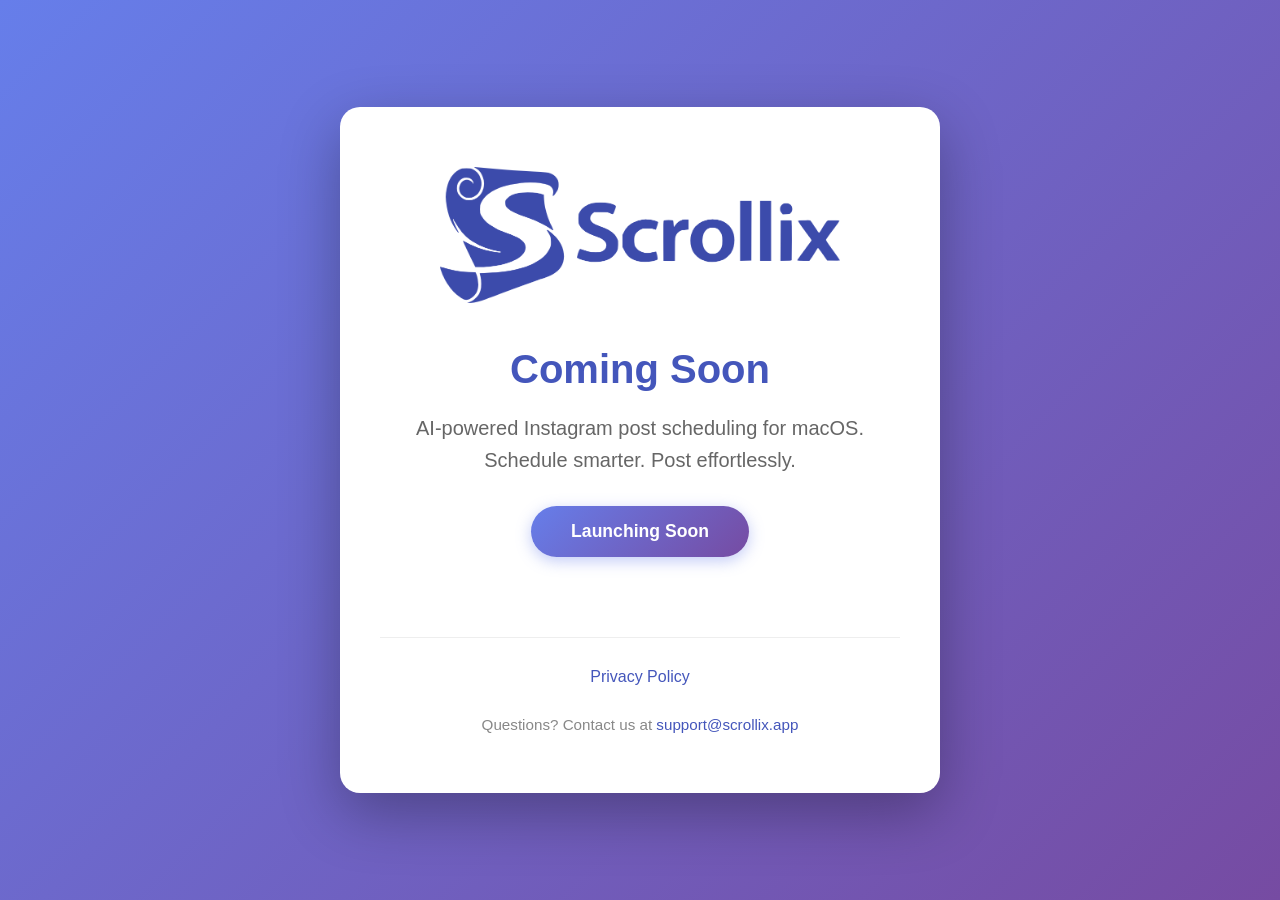
==== index.html @ 0e9a586f "Initial commit: Scrollix landing page and privacy policy" ====
<!DOCTYPE html>
<html lang="en">
<head>
    <meta charset="UTF-8">
    <meta name="viewport" content="width=device-width, initial-scale=1.0">
    <meta name="description" content="Scrollix - AI-Powered Instagram Post Scheduling for macOS">
    <title>Scrollix - Coming Soon</title>
    <style>
        * {
            margin: 0;
            padding: 0;
            box-sizing: border-box;
        }

        body {
            font-family: -apple-system, BlinkMacSystemFont, 'Segoe UI', 'Roboto', 'Helvetica', 'Arial', sans-serif;
            background: linear-gradient(135deg, #667eea 0%, #764ba2 100%);
            min-height: 100vh;
            display: flex;
            align-items: center;
            justify-content: center;
            color: #333;
        }

        .container {
            background: white;
            border-radius: 20px;
            box-shadow: 0 20px 60px rgba(0, 0, 0, 0.3);
            max-width: 600px;
            width: 90%;
            padding: 60px 40px;
            text-align: center;
        }

        .logo {
            max-width: 400px;
            width: 100%;
            height: auto;
            margin-bottom: 40px;
        }

        h1 {
            font-size: 2.5rem;
            color: #4456BB;
            margin-bottom: 20px;
            font-weight: 700;
        }

        .tagline {
            font-size: 1.25rem;
            color: #666;
            margin-bottom: 30px;
            line-height: 1.6;
        }

        .coming-soon {
            background: linear-gradient(135deg, #667eea 0%, #764ba2 100%);
            color: white;
            padding: 15px 40px;
            border-radius: 50px;
            font-size: 1.1rem;
            font-weight: 600;
            display: inline-block;
            margin-bottom: 40px;
            box-shadow: 0 4px 15px rgba(102, 126, 234, 0.4);
        }

        .links {
            margin-top: 40px;
            padding-top: 30px;
            border-top: 1px solid #eee;
        }

        .links a {
            color: #4456BB;
            text-decoration: none;
            font-size: 1rem;
            margin: 0 15px;
            transition: color 0.3s ease;
        }

        .links a:hover {
            color: #667eea;
            text-decoration: underline;
        }

        .contact {
            margin-top: 30px;
            color: #888;
            font-size: 0.95rem;
        }

        .contact a {
            color: #4456BB;
            text-decoration: none;
        }

        .contact a:hover {
            text-decoration: underline;
        }

        @media (max-width: 600px) {
            .container {
                padding: 40px 30px;
            }

            h1 {
                font-size: 2rem;
            }

            .tagline {
                font-size: 1.1rem;
            }

            .logo {
                max-width: 300px;
            }
        }
    </style>
</head>
<body>
    <div class="container">
        <img src="Scrollix_LOGO_Transparent.png" alt="Scrollix Logo" class="logo">

        <h1>Coming Soon</h1>

        <p class="tagline">
            AI-powered Instagram post scheduling for macOS.<br>
            Schedule smarter. Post effortlessly.
        </p>

        <div class="coming-soon">
            Launching Soon
        </div>

        <div class="links">
            <a href="privacy-policy.html">Privacy Policy</a>
        </div>

        <div class="contact">
            Questions? Contact us at <a href="mailto:support@scrollix.app">support@scrollix.app</a>
        </div>
    </div>
</body>
</html>
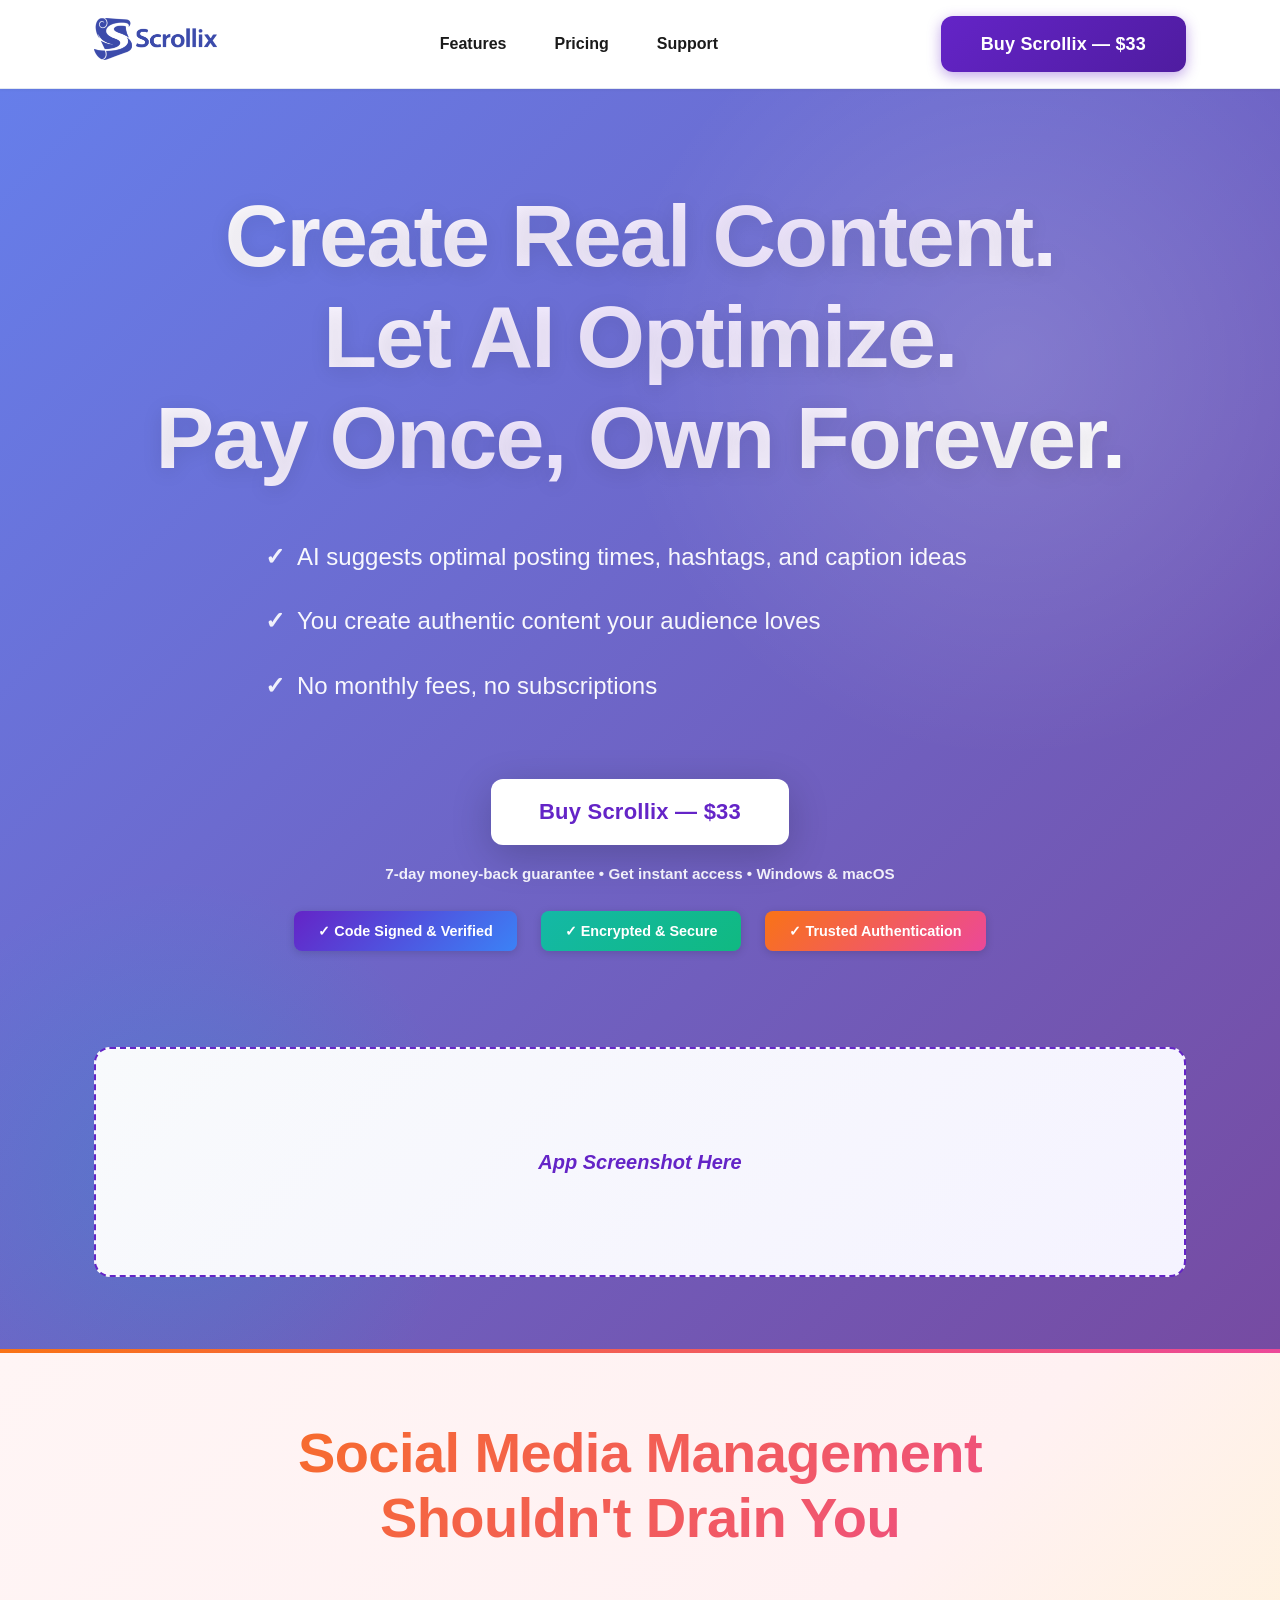
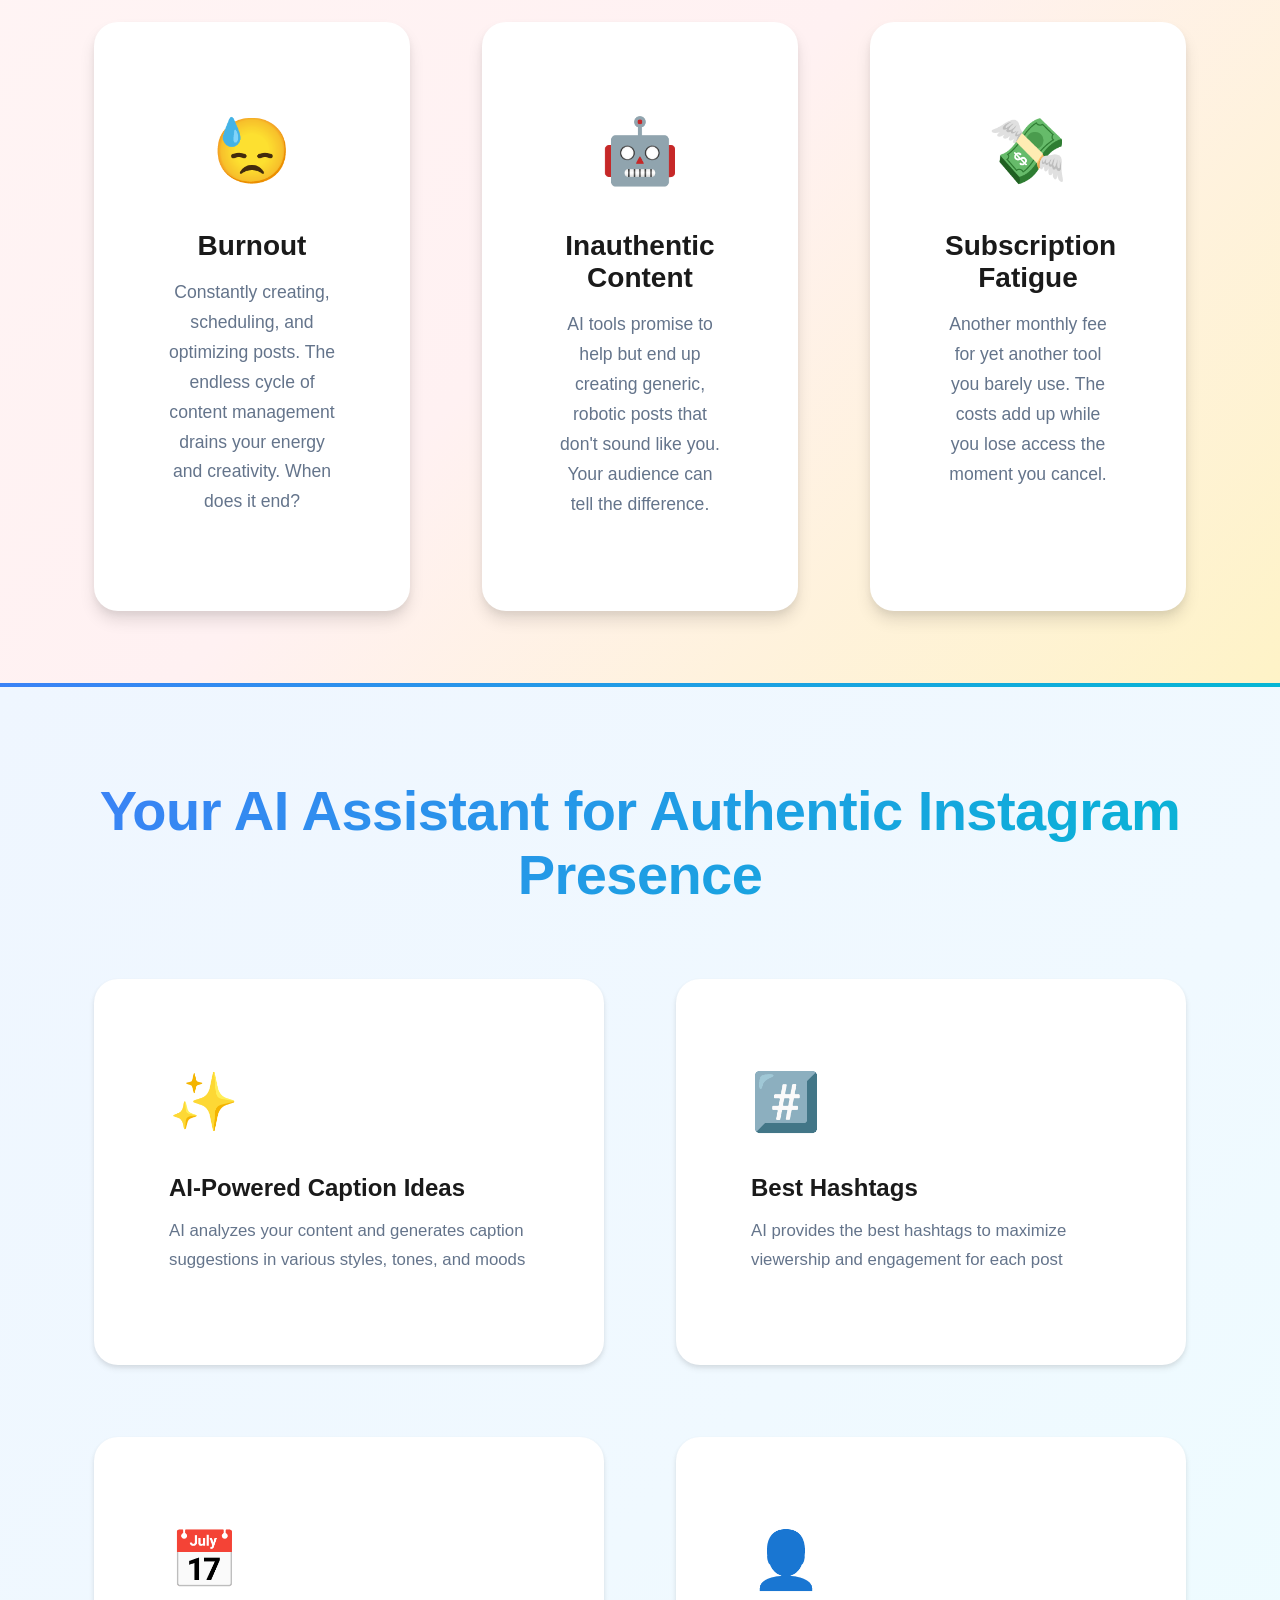
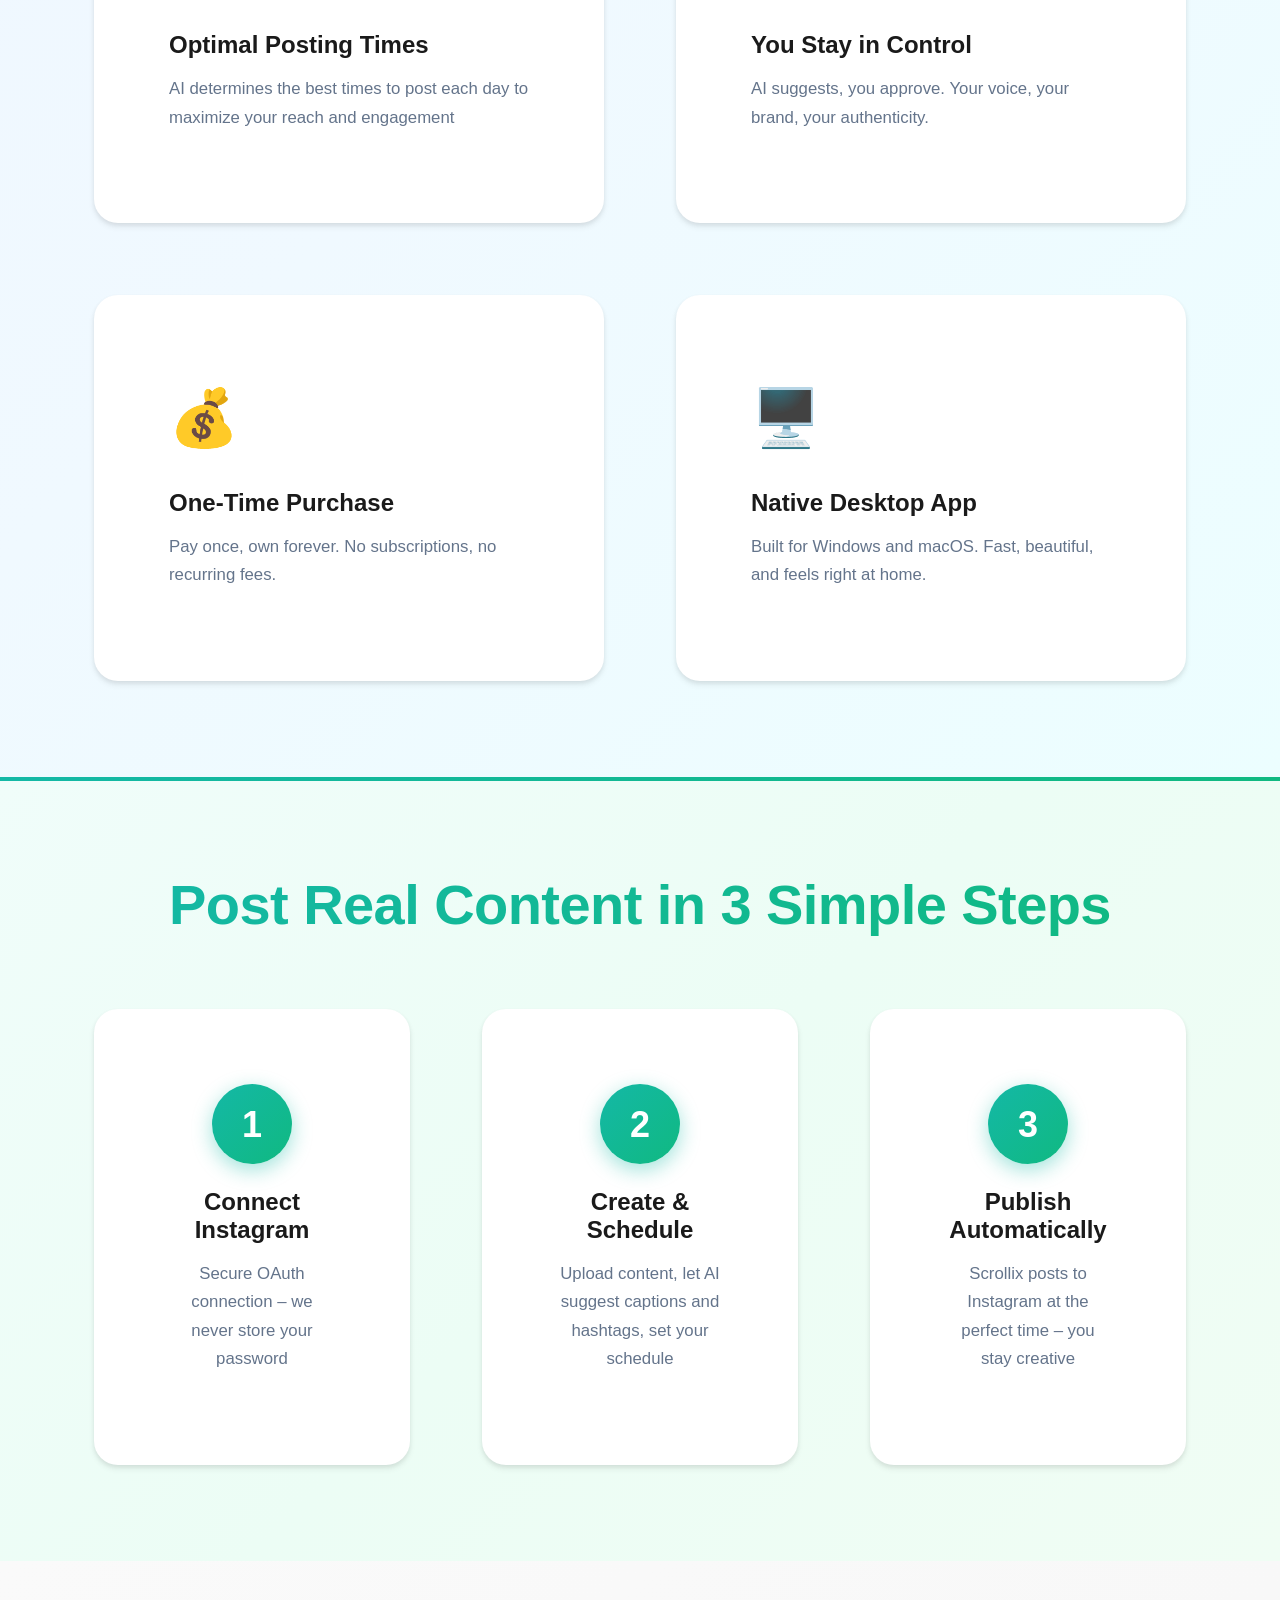
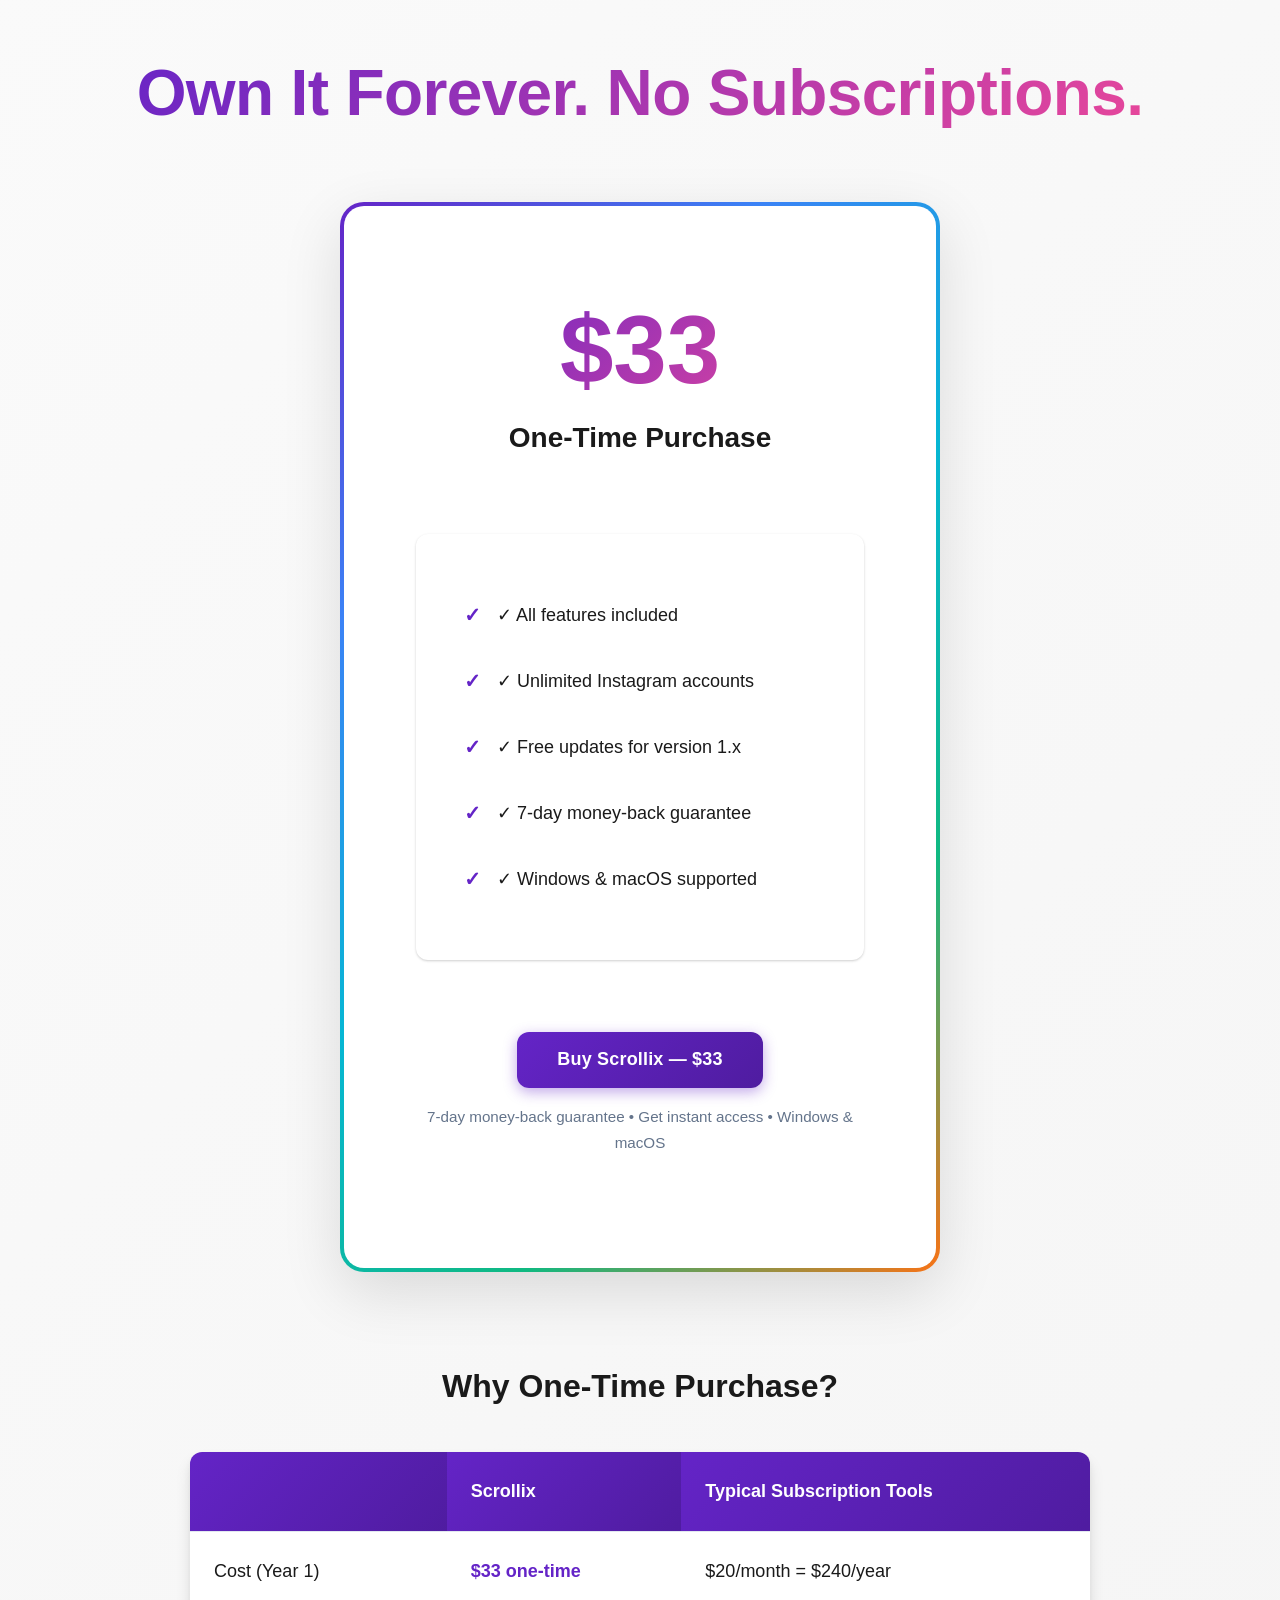
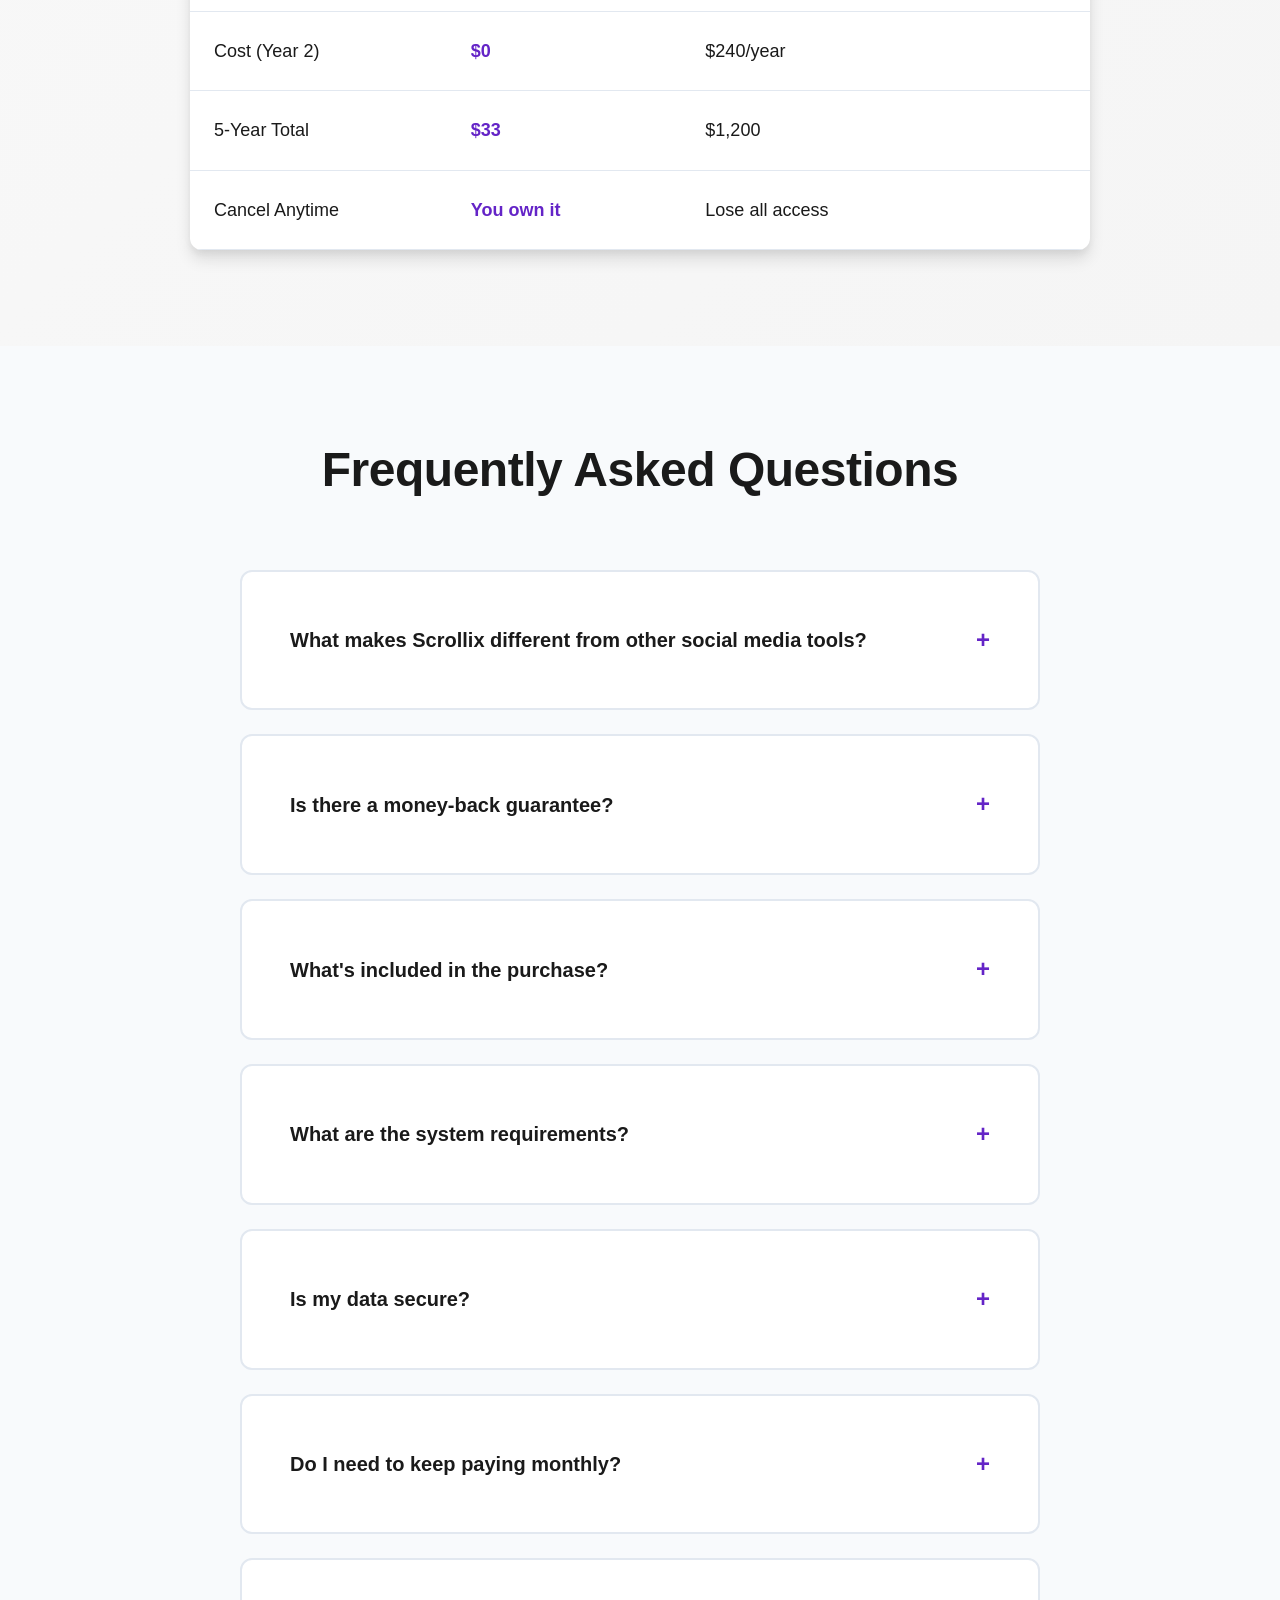
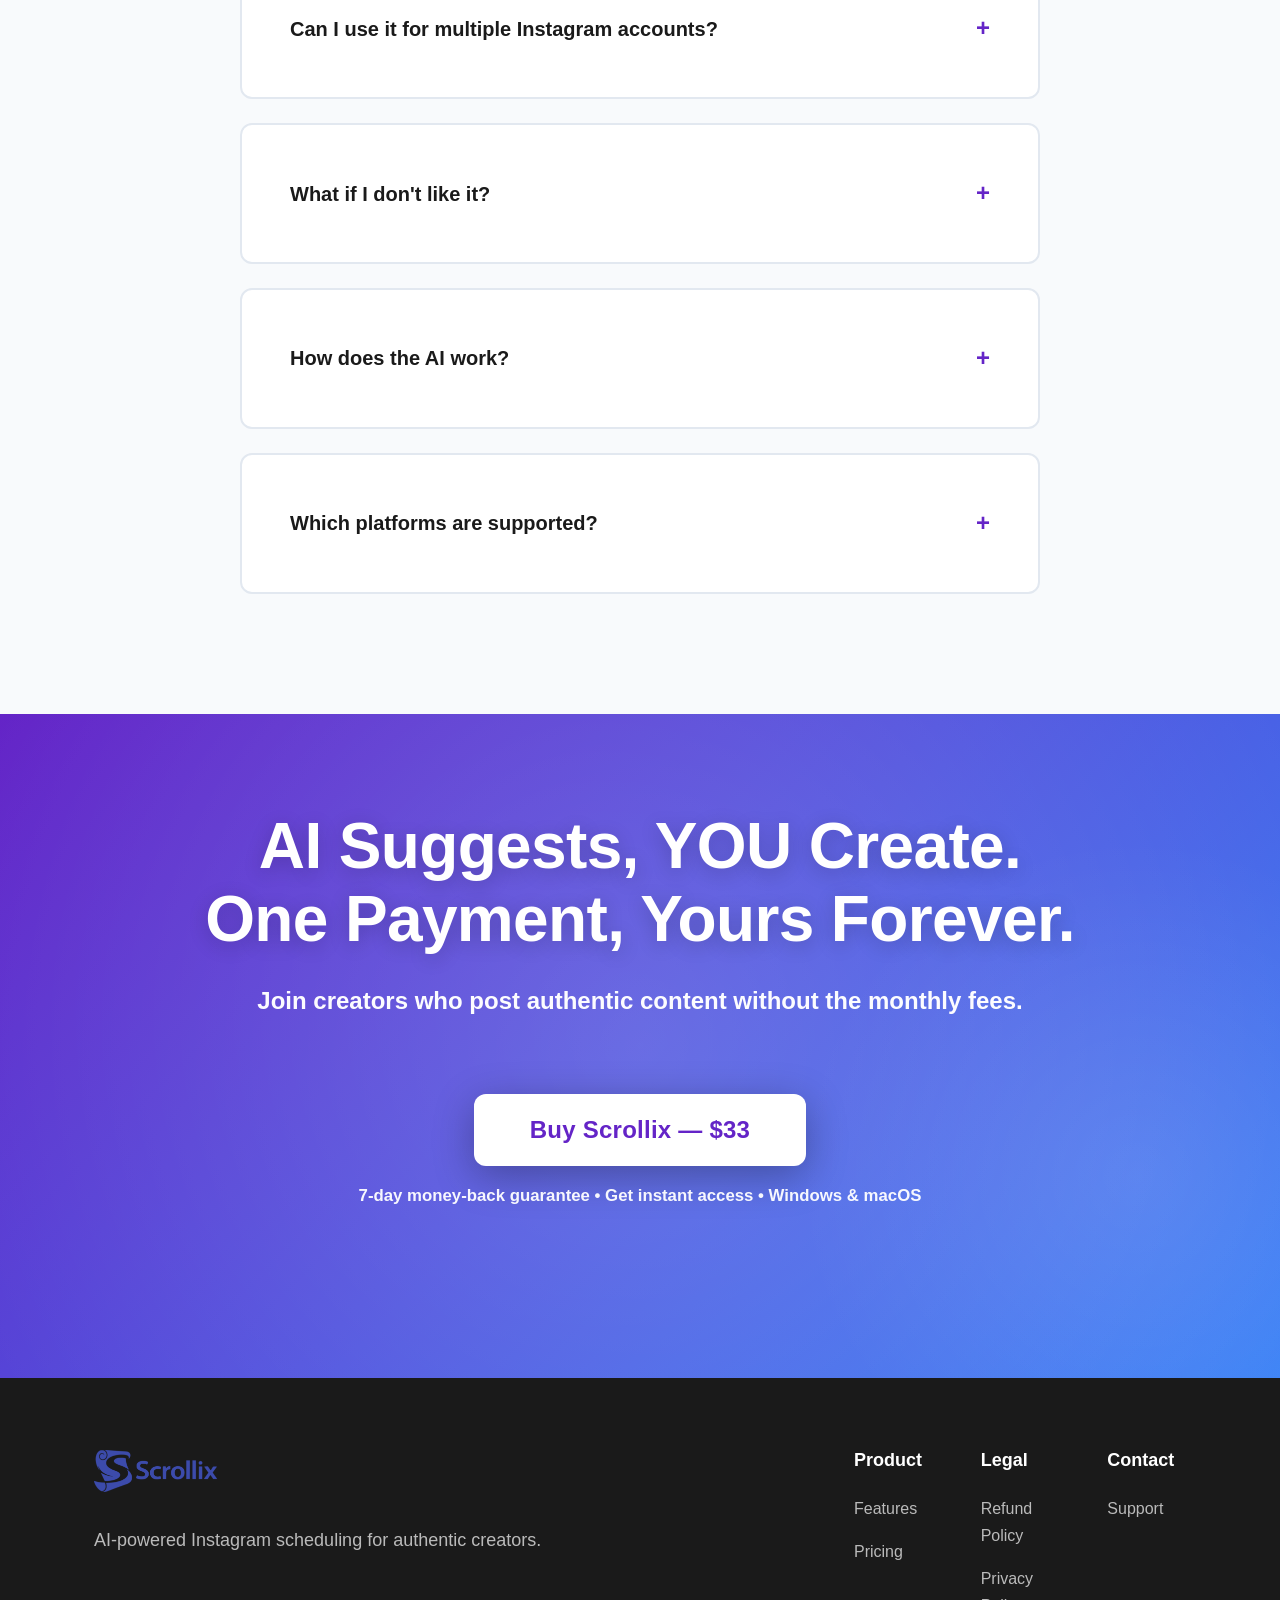
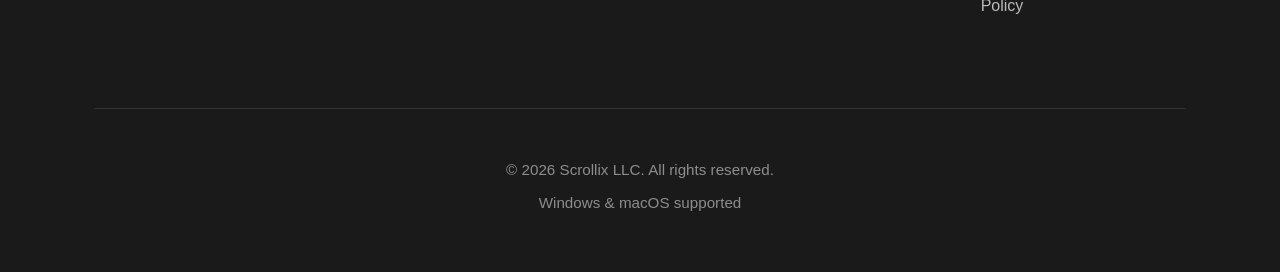
==== commit abab019d: "Phase 1: Deploy scrollix.app marketing site with v6.0 updates and fixes DEPLOYMENT: - Deployed to Gi" ====
--- a/index.html
+++ b/index.html
@@ -3,143 +3,300 @@
 <head>
     <meta charset="UTF-8">
     <meta name="viewport" content="width=device-width, initial-scale=1.0">
-    <meta name="description" content="Scrollix - AI-Powered Instagram Post Scheduling for macOS">
-    <title>Scrollix - Coming Soon</title>
-    <style>
-        * {
-            margin: 0;
-            padding: 0;
-            box-sizing: border-box;
-        }
-
-        body {
-            font-family: -apple-system, BlinkMacSystemFont, 'Segoe UI', 'Roboto', 'Helvetica', 'Arial', sans-serif;
-            background: linear-gradient(135deg, #667eea 0%, #764ba2 100%);
-            min-height: 100vh;
-            display: flex;
-            align-items: center;
-            justify-content: center;
-            color: #333;
-        }
-
-        .container {
-            background: white;
-            border-radius: 20px;
-            box-shadow: 0 20px 60px rgba(0, 0, 0, 0.3);
-            max-width: 600px;
-            width: 90%;
-            padding: 60px 40px;
-            text-align: center;
-        }
-
-        .logo {
-            max-width: 400px;
-            width: 100%;
-            height: auto;
-            margin-bottom: 40px;
-        }
-
-        h1 {
-            font-size: 2.5rem;
-            color: #4456BB;
-            margin-bottom: 20px;
-            font-weight: 700;
-        }
-
-        .tagline {
-            font-size: 1.25rem;
-            color: #666;
-            margin-bottom: 30px;
-            line-height: 1.6;
-        }
-
-        .coming-soon {
-            background: linear-gradient(135deg, #667eea 0%, #764ba2 100%);
-            color: white;
-            padding: 15px 40px;
-            border-radius: 50px;
-            font-size: 1.1rem;
-            font-weight: 600;
-            display: inline-block;
-            margin-bottom: 40px;
-            box-shadow: 0 4px 15px rgba(102, 126, 234, 0.4);
-        }
-
-        .links {
-            margin-top: 40px;
-            padding-top: 30px;
-            border-top: 1px solid #eee;
-        }
-
-        .links a {
-            color: #4456BB;
-            text-decoration: none;
-            font-size: 1rem;
-            margin: 0 15px;
-            transition: color 0.3s ease;
-        }
-
-        .links a:hover {
-            color: #667eea;
-            text-decoration: underline;
-        }
-
-        .contact {
-            margin-top: 30px;
-            color: #888;
-            font-size: 0.95rem;
-        }
-
-        .contact a {
-            color: #4456BB;
-            text-decoration: none;
-        }
-
-        .contact a:hover {
-            text-decoration: underline;
-        }
-
-        @media (max-width: 600px) {
-            .container {
-                padding: 40px 30px;
-            }
-
-            h1 {
-                font-size: 2rem;
-            }
-
-            .tagline {
-                font-size: 1.1rem;
-            }
-
-            .logo {
-                max-width: 300px;
-            }
-        }
-    </style>
+
+    <!-- SEO -->
+    <title>Scrollix - AI-Powered Instagram Scheduling for Windows & macOS</title>
+    <meta name="description" content="Stop social media burnout. Scrollix handles Instagram scheduling with AI assistance so you can focus on authentic content. One-time purchase, no subscriptions. Windows & macOS.">
+
+    <!-- Open Graph -->
+    <meta property="og:title" content="Scrollix - Instagram Scheduling for Authentic Creators">
+    <meta property="og:description" content="AI-powered scheduling that respects your creativity. Pay once, own forever.">
+    <meta property="og:image" content="https://scrollix.app/assets/images/og-image.jpg">
+    <meta property="og:url" content="https://scrollix.app">
+
+    <!-- Favicon -->
+    <link rel="icon" href="assets/images/Scrollix_LOGO_Transparent.png">
+
+    <!-- Styles -->
+    <link rel="stylesheet" href="assets/css/main.css">
 </head>
 <body>
-    <div class="container">
-        <img src="Scrollix_LOGO_Transparent.png" alt="Scrollix Logo" class="logo">
-
-        <h1>Coming Soon</h1>
-
-        <p class="tagline">
-            AI-powered Instagram post scheduling for macOS.<br>
-            Schedule smarter. Post effortlessly.
-        </p>
-
-        <div class="coming-soon">
-            Launching Soon
-        </div>
-
-        <div class="links">
-            <a href="privacy-policy.html">Privacy Policy</a>
-        </div>
-
-        <div class="contact">
-            Questions? Contact us at <a href="mailto:support@scrollix.app">support@scrollix.app</a>
-        </div>
-    </div>
+    <!-- Navigation -->
+    <nav class="navbar">
+        <div class="nav-container">
+            <a href="index.html" class="nav-logo">
+                <img src="assets/images/Scrollix_LOGO_Transparent.png" alt="Scrollix">
+            </a>
+            <div class="nav-links">
+                <a href="#features">Features</a>
+                <a href="#pricing">Pricing</a>
+                <a href="support.html">Support</a>
+            </div>
+            <button class="cta-button nav-cta">Buy Scrollix</button>
+        </div>
+    </nav>
+
+    <!-- Hero Section -->
+    <section class="hero">
+        <div class="container">
+            <h1 class="hero-headline">Create Real Content.<br>Let AI Optimize.<br>Pay Once, Own Forever.</h1>
+            <ul class="hero-subheadline">
+                <li>AI suggests optimal posting times, hashtags, and caption ideas</li>
+                <li>You create authentic content your audience loves</li>
+                <li>No monthly fees, no subscriptions</li>
+            </ul>
+            <div class="hero-cta">
+                <button class="cta-button hero-button">Buy Scrollix — $33</button>
+                <p class="cta-subtext">7-day money-back guarantee • Get instant access • Windows & macOS</p>
+                <div class="hero-trust-badges">
+                    <span class="hero-badge">✓ Code Signed & Verified</span>
+                    <span class="hero-badge">✓ Encrypted & Secure</span>
+                    <span class="hero-badge">✓ Trusted Authentication</span>
+                </div>
+            </div>
+            <div class="hero-image">
+                <!-- TODO PHASE 1: Add hero screenshot -->
+                <div class="placeholder-image">App Screenshot Here</div>
+            </div>
+        </div>
+    </section>
+
+    <!-- The Problem Section -->
+    <section class="problem-section">
+        <div class="container">
+            <h2>Social Media Management<br>Shouldn't Drain You</h2>
+            <div class="problem-grid">
+                <div class="problem-item">
+                    <div class="problem-icon">😓</div>
+                    <h3>Burnout</h3>
+                    <p>Constantly creating, scheduling, and optimizing posts. The endless cycle of content management drains your energy and creativity. When does it end?</p>
+                </div>
+                <div class="problem-item">
+                    <div class="problem-icon">🤖</div>
+                    <h3>Inauthentic Content</h3>
+                    <p>AI tools promise to help but end up creating generic, robotic posts that don't sound like you. Your audience can tell the difference.</p>
+                </div>
+                <div class="problem-item">
+                    <div class="problem-icon">💸</div>
+                    <h3>Subscription Fatigue</h3>
+                    <p>Another monthly fee for yet another tool you barely use. The costs add up while you lose access the moment you cancel.</p>
+                </div>
+            </div>
+        </div>
+    </section>
+
+    <!-- Features Section -->
+    <section id="features" class="features-section">
+        <div class="container">
+            <h2>Your AI Assistant for Authentic Instagram Presence</h2>
+            <div class="features-grid">
+                <div class="feature-item">
+                    <div class="feature-icon">✨</div>
+                    <h3>AI-Powered Caption Ideas</h3>
+                    <p>AI analyzes your content and generates caption suggestions in various styles, tones, and moods</p>
+                </div>
+                <div class="feature-item">
+                    <div class="feature-icon">#️⃣</div>
+                    <h3>Best Hashtags</h3>
+                    <p>AI provides the best hashtags to maximize viewership and engagement for each post</p>
+                </div>
+                <div class="feature-item">
+                    <div class="feature-icon">📅</div>
+                    <h3>Optimal Posting Times</h3>
+                    <p>AI determines the best times to post each day to maximize your reach and engagement</p>
+                </div>
+                <div class="feature-item">
+                    <div class="feature-icon">👤</div>
+                    <h3>You Stay in Control</h3>
+                    <p>AI suggests, you approve. Your voice, your brand, your authenticity.</p>
+                </div>
+                <div class="feature-item">
+                    <div class="feature-icon">💰</div>
+                    <h3>One-Time Purchase</h3>
+                    <p>Pay once, own forever. No subscriptions, no recurring fees.</p>
+                </div>
+                <div class="feature-item">
+                    <div class="feature-icon">🖥️</div>
+                    <h3>Native Desktop App</h3>
+                    <p>Built for Windows and macOS. Fast, beautiful, and feels right at home.</p>
+                </div>
+            </div>
+        </div>
+    </section>
+
+    <!-- How It Works Section -->
+    <section class="how-it-works">
+        <div class="container">
+            <h2>Post Real Content in 3 Simple Steps</h2>
+            <div class="steps-grid">
+                <div class="step-item">
+                    <div class="step-number">1</div>
+                    <h3>Connect Instagram</h3>
+                    <p>Secure OAuth connection – we never store your password</p>
+                </div>
+                <div class="step-item">
+                    <div class="step-number">2</div>
+                    <h3>Create & Schedule</h3>
+                    <p>Upload content, let AI suggest captions and hashtags, set your schedule</p>
+                </div>
+                <div class="step-item">
+                    <div class="step-number">3</div>
+                    <h3>Publish Automatically</h3>
+                    <p>Scrollix posts to Instagram at the perfect time – you stay creative</p>
+                </div>
+            </div>
+        </div>
+    </section>
+
+    <!-- Pricing Section -->
+    <section id="pricing" class="pricing-section">
+        <div class="container">
+            <h2>Own It Forever. No Subscriptions.</h2>
+            <div class="pricing-card">
+                <div class="price-tag">$33</div>
+                <p class="price-subtitle">One-Time Purchase</p>
+                <ul class="price-features">
+                    <li>✓ All features included</li>
+                    <li>✓ Unlimited Instagram accounts</li>
+                    <li>✓ Free updates for version 1.x</li>
+                    <li>✓ 7-day money-back guarantee</li>
+                    <li>✓ Windows & macOS supported</li>
+                </ul>
+                <button class="cta-button pricing-button">Buy Scrollix — $33</button>
+                <p class="cta-subtext">7-day money-back guarantee • Get instant access</p>
+            </div>
+
+            <!-- Comparison Table -->
+            <div class="comparison-table">
+                <h3>Why One-Time Purchase?</h3>
+                <table>
+                    <thead>
+                        <tr>
+                            <th></th>
+                            <th>Scrollix</th>
+                            <th>Typical Subscription Tools</th>
+                        </tr>
+                    </thead>
+                    <tbody>
+                        <tr>
+                            <td>Cost (Year 1)</td>
+                            <td>$33 one-time</td>
+                            <td>$20/month = $240/year</td>
+                        </tr>
+                        <tr>
+                            <td>Cost (Year 2)</td>
+                            <td>$0</td>
+                            <td>$240/year</td>
+                        </tr>
+                        <tr>
+                            <td>5-Year Total</td>
+                            <td>$33</td>
+                            <td>$1,200</td>
+                        </tr>
+                        <tr>
+                            <td>Cancel Anytime</td>
+                            <td>You own it</td>
+                            <td>Lose all access</td>
+                        </tr>
+                    </tbody>
+                </table>
+            </div>
+        </div>
+    </section>
+
+    <!-- FAQ Section -->
+    <section class="faq-section">
+        <div class="container">
+            <h2>Frequently Asked Questions</h2>
+            <div class="faq-list">
+                <details class="faq-item">
+                    <summary>What makes Scrollix different from other social media tools?</summary>
+                    <p>Scrollix is a one-time purchase desktop app, not a subscription service. AI assists your creativity instead of replacing it. Pay once, own forever.</p>
+                </details>
+                <details class="faq-item">
+                    <summary>Is there a money-back guarantee?</summary>
+                    <p>Yes! We offer a 7-day money-back guarantee. If you're not satisfied, <a href="support.html">contact our support team</a> for a full refund.</p>
+                </details>
+                <details class="faq-item">
+                    <summary>What's included in the purchase?</summary>
+                    <p>All features, unlimited Instagram accounts, and free updates for version 1.x.</p>
+                </details>
+                <details class="faq-item">
+                    <summary>What are the system requirements?</summary>
+                    <p>Windows 10 or later, macOS 11 (Big Sur) or later, 500MB disk space.</p>
+                </details>
+                <details class="faq-item">
+                    <summary>Is my data secure?</summary>
+                    <p>Yes. We use OAuth for Instagram connections (we never store your password), and all your credentials are encrypted.</p>
+                </details>
+                <details class="faq-item">
+                    <summary>Do I need to keep paying monthly?</summary>
+                    <p>No! One-time purchase means you own Scrollix forever. No monthly fees, no recurring charges.</p>
+                </details>
+                <details class="faq-item">
+                    <summary>Can I use it for multiple Instagram accounts?</summary>
+                    <p>Yes, unlimited Instagram accounts are included.</p>
+                </details>
+                <details class="faq-item">
+                    <summary>What if I don't like it?</summary>
+                    <p>We offer a 7-day money-back guarantee. <a href="support.html">Contact our support team</a> for a refund.</p>
+                </details>
+                <details class="faq-item">
+                    <summary>How does the AI work?</summary>
+                    <p>Scrollix uses Google Gemini AI. You provide your own API key for privacy and control.</p>
+                </details>
+                <details class="faq-item">
+                    <summary>Which platforms are supported?</summary>
+                    <p>Scrollix is available for both Windows and macOS at launch.</p>
+                </details>
+            </div>
+        </div>
+    </section>
+
+    <!-- Final CTA Section -->
+    <section class="final-cta">
+        <div class="container">
+            <h2>AI Suggests, YOU Create.<br>One Payment, Yours Forever.</h2>
+            <p>Join creators who post authentic content without the monthly fees.</p>
+            <button class="cta-button final-button">Buy Scrollix — $33</button>
+            <p class="cta-subtext">7-day money-back guarantee • Get instant access • Windows & macOS</p>
+        </div>
+    </section>
+
+    <!-- Footer -->
+    <footer class="footer">
+        <div class="container">
+            <div class="footer-content">
+                <div class="footer-logo">
+                    <img src="assets/images/Scrollix_LOGO_Transparent.png" alt="Scrollix">
+                    <p>AI-powered Instagram scheduling for authentic creators.</p>
+                </div>
+                <div class="footer-links">
+                    <div class="footer-column">
+                        <h4>Product</h4>
+                        <a href="#features">Features</a>
+                        <a href="#pricing">Pricing</a>
+                    </div>
+                    <div class="footer-column">
+                        <h4>Legal</h4>
+                        <a href="refund-policy.html">Refund Policy</a>
+                        <a href="privacy-policy.html">Privacy Policy</a>
+                    </div>
+                    <div class="footer-column">
+                        <h4>Contact</h4>
+                        <a href="support.html">Support</a>
+                    </div>
+                </div>
+            </div>
+            <div class="footer-bottom">
+                <p>© 2026 Scrollix LLC. All rights reserved.</p>
+                <p>Windows & macOS supported</p>
+            </div>
+        </div>
+    </footer>
+
+    <!-- Scripts -->
+    <script src="assets/js/device-detect.js"></script>
+    <script src="assets/js/main.js"></script>
 </body>
 </html>
--- a/assets/css/main.css
+++ b/assets/css/main.css
@@ -0,0 +1,1335 @@
+/* ============================================
+   Scrollix Website Styles - 2026 Modern Design
+   High-Converting Landing Page
+   ============================================ */
+
+/* CSS Variables */
+:root {
+    /* Brand Colors */
+    --color-primary: #6424C7;
+    --color-primary-light: #7c3dd6;
+    --color-primary-dark: #4f1ca0;
+
+    /* Vibrant Accent Colors */
+    --color-electric-blue: #3B82F6;
+    --color-cyan: #06B6D4;
+    --color-teal: #14B8A6;
+    --color-emerald: #10B981;
+    --color-orange: #F97316;
+    --color-pink: #EC4899;
+    --color-rose: #F43F5E;
+    --color-yellow: #F59E0B;
+
+    /* Multi-Color Gradients */
+    --gradient-purple-blue: linear-gradient(135deg, #6424C7 0%, #3B82F6 100%);
+    --gradient-purple-pink: linear-gradient(135deg, #6424C7 0%, #EC4899 100%);
+    --gradient-blue-cyan: linear-gradient(135deg, #3B82F6 0%, #06B6D4 100%);
+    --gradient-orange-pink: linear-gradient(135deg, #F97316 0%, #EC4899 100%);
+    --gradient-teal-emerald: linear-gradient(135deg, #14B8A6 0%, #10B981 100%);
+    --gradient-rainbow: linear-gradient(135deg, #6424C7 0%, #3B82F6 25%, #06B6D4 50%, #10B981 75%, #F97316 100%);
+    --gradient-hero: linear-gradient(135deg, #667eea 0%, #764ba2 50%, #f093fb 100%);
+
+    /* Text Colors */
+    --color-text: #1a1a1a;
+    --color-text-light: #64748b;
+    --color-bg: #ffffff;
+    --color-bg-light: #f8fafc;
+    --color-bg-purple-light: #f5f3ff;
+    --color-border: #e2e8f0;
+
+    /* Typography */
+    --font-body: -apple-system, BlinkMacSystemFont, 'SF Pro Text', 'Segoe UI', 'Roboto', 'Helvetica', 'Arial', sans-serif;
+    --font-display: -apple-system, BlinkMacSystemFont, 'SF Pro Display', 'Segoe UI', 'Roboto', 'Helvetica', 'Arial', sans-serif;
+
+    /* Layout */
+    --max-width: 1140px;
+    --spacing-xs: 8px;
+    --spacing-sm: 16px;
+    --spacing-md: 24px;
+    --spacing-lg: 48px;
+    --spacing-xl: 72px;
+    --spacing-xxl: 96px;
+    --radius-sm: 8px;
+    --radius-md: 12px;
+    --radius-lg: 16px;
+    --radius-xl: 24px;
+
+    /* Shadows */
+    --shadow-sm: 0 1px 3px rgba(0, 0, 0, 0.12), 0 1px 2px rgba(0, 0, 0, 0.08);
+    --shadow-md: 0 4px 6px rgba(0, 0, 0, 0.07), 0 2px 4px rgba(0, 0, 0, 0.06);
+    --shadow-lg: 0 10px 15px rgba(0, 0, 0, 0.1), 0 4px 6px rgba(0, 0, 0, 0.05);
+    --shadow-xl: 0 20px 25px rgba(0, 0, 0, 0.1), 0 10px 10px rgba(0, 0, 0, 0.04);
+    --shadow-colored-purple: 0 10px 40px rgba(100, 36, 199, 0.3);
+    --shadow-colored-blue: 0 10px 40px rgba(59, 130, 246, 0.3);
+    --shadow-colored-pink: 0 10px 40px rgba(236, 72, 153, 0.3);
+}
+
+/* Reset & Base Styles */
+* {
+    margin: 0;
+    padding: 0;
+    box-sizing: border-box;
+}
+
+body {
+    font-family: var(--font-body);
+    font-size: 18px;
+    line-height: 1.7;
+    color: var(--color-text);
+    background: var(--color-bg);
+    -webkit-font-smoothing: antialiased;
+    -moz-osx-font-smoothing: grayscale;
+}
+
+.container {
+    max-width: var(--max-width);
+    margin: 0 auto;
+    padding: 0 var(--spacing-md);
+}
+
+/* Typography */
+h1, h2, h3, h4 {
+    font-family: var(--font-display);
+    font-weight: 700;
+    line-height: 1.15;
+    margin-bottom: var(--spacing-md);
+    color: var(--color-text);
+}
+
+h1 {
+    font-size: 4.5rem;
+    letter-spacing: -0.02em;
+}
+
+h2 {
+    font-size: 3.5rem;
+    letter-spacing: -0.01em;
+}
+
+h3 {
+    font-size: 1.75rem;
+}
+
+p {
+    margin-bottom: var(--spacing-sm);
+    line-height: 1.7;
+}
+
+a {
+    color: var(--color-primary);
+    text-decoration: none;
+    transition: all 0.2s ease;
+}
+
+a:hover {
+    color: var(--color-primary-dark);
+}
+
+/* Navigation */
+.navbar {
+    background: rgba(255, 255, 255, 0.95);
+    backdrop-filter: blur(10px);
+    border-bottom: 1px solid var(--color-border);
+    padding: var(--spacing-sm) 0;
+    position: sticky;
+    top: 0;
+    z-index: 100;
+    box-shadow: 0 1px 3px rgba(0, 0, 0, 0.05);
+}
+
+.nav-container {
+    max-width: var(--max-width);
+    margin: 0 auto;
+    padding: 0 var(--spacing-md);
+    display: flex;
+    align-items: center;
+    justify-content: space-between;
+}
+
+.nav-logo img {
+    height: 42px;
+    transition: transform 0.2s ease;
+}
+
+.nav-logo:hover img {
+    transform: scale(1.05);
+}
+
+.nav-links {
+    display: flex;
+    gap: var(--spacing-lg);
+}
+
+.nav-links a {
+    font-weight: 600;
+    font-size: 1rem;
+    color: var(--color-text);
+    transition: color 0.2s ease;
+}
+
+.nav-links a:hover {
+    color: var(--color-primary);
+}
+
+/* CTA Buttons */
+.cta-button {
+    background: linear-gradient(135deg, var(--color-primary) 0%, var(--color-primary-dark) 100%);
+    color: white;
+    border: none;
+    border-radius: var(--radius-md);
+    padding: 16px 40px;
+    font-size: 1.125rem;
+    font-weight: 700;
+    cursor: pointer;
+    transition: all 0.3s cubic-bezier(0.4, 0, 0.2, 1);
+    box-shadow: 0 4px 14px rgba(100, 36, 199, 0.4);
+    min-height: 56px;
+    letter-spacing: 0.01em;
+}
+
+.cta-button:hover {
+    transform: translateY(-2px);
+    box-shadow: 0 8px 24px rgba(100, 36, 199, 0.5);
+}
+
+.cta-button:active {
+    transform: translateY(0);
+}
+
+/* Submit Button - Same styling as CTA but semantically correct */
+.submit-button {
+    background: linear-gradient(135deg, var(--color-primary) 0%, var(--color-primary-dark) 100%);
+    color: white;
+    border: none;
+    border-radius: var(--radius-md);
+    padding: 16px 40px;
+    font-size: 1.125rem;
+    font-weight: 700;
+    cursor: pointer;
+    transition: all 0.3s cubic-bezier(0.4, 0, 0.2, 1);
+    box-shadow: 0 4px 14px rgba(100, 36, 199, 0.4);
+    width: 100%;
+}
+
+.submit-button:hover {
+    transform: translateY(-2px);
+    box-shadow: 0 8px 24px rgba(100, 36, 199, 0.5);
+}
+
+.submit-button:active {
+    transform: translateY(0);
+}
+
+.cta-subtext {
+    font-size: 0.95rem;
+    color: var(--color-text-light);
+    margin-top: var(--spacing-sm);
+    font-weight: 500;
+}
+
+/* Hero Section */
+.hero {
+    padding: var(--spacing-xxl) 0 var(--spacing-xl);
+    text-align: center;
+    background: linear-gradient(135deg, #667eea 0%, #764ba2 50%, #f093fb 100%);
+    background-size: 200% 200%;
+    animation: gradientShift 15s ease infinite;
+    position: relative;
+    overflow: hidden;
+}
+
+@keyframes gradientShift {
+    0% { background-position: 0% 50%; }
+    50% { background-position: 100% 50%; }
+    100% { background-position: 0% 50%; }
+}
+
+.hero::before {
+    content: '';
+    position: absolute;
+    top: -10%;
+    right: -10%;
+    width: 800px;
+    height: 800px;
+    background: radial-gradient(circle, rgba(255, 255, 255, 0.15) 0%, transparent 70%);
+    border-radius: 50%;
+    animation: float 20s ease-in-out infinite;
+}
+
+.hero::after {
+    content: '';
+    position: absolute;
+    bottom: -10%;
+    left: -10%;
+    width: 600px;
+    height: 600px;
+    background: radial-gradient(circle, rgba(6, 182, 212, 0.2) 0%, transparent 70%);
+    border-radius: 50%;
+    animation: float 25s ease-in-out infinite reverse;
+}
+
+@keyframes float {
+    0%, 100% { transform: translate(0, 0) rotate(0deg); }
+    33% { transform: translate(30px, -30px) rotate(120deg); }
+    66% { transform: translate(-20px, 20px) rotate(240deg); }
+}
+
+.hero-headline {
+    font-size: 5.5rem;
+    max-width: 1000px;
+    margin: 0 auto var(--spacing-lg);
+    background: linear-gradient(135deg, #ffffff 0%, #f0e7ff 50%, #ffffff 100%);
+    -webkit-background-clip: text;
+    -webkit-text-fill-color: transparent;
+    background-clip: text;
+    position: relative;
+    z-index: 1;
+    text-shadow: 0 4px 20px rgba(0, 0, 0, 0.1);
+    font-weight: 900;
+}
+
+.hero-subheadline {
+    font-size: 1.5rem;
+    color: rgba(255, 255, 255, 0.95);
+    max-width: 750px;
+    margin: 0 auto var(--spacing-xl);
+    line-height: 1.7;
+    position: relative;
+    z-index: 1;
+    font-weight: 500;
+    list-style: none;
+    padding: 0;
+    text-align: left;
+}
+
+.hero-subheadline li {
+    padding-left: 2rem;
+    margin-bottom: var(--spacing-md);
+    position: relative;
+}
+
+.hero-subheadline li::before {
+    content: '✓';
+    position: absolute;
+    left: 0;
+    color: rgba(255, 255, 255, 0.9);
+    font-weight: 700;
+    font-size: 1.5rem;
+}
+
+.hero-subheadline li:last-child {
+    margin-bottom: 0;
+}
+
+.hero-cta {
+    margin-bottom: var(--spacing-xxl);
+    position: relative;
+    z-index: 1;
+}
+
+.hero-button {
+    background: white !important;
+    color: var(--color-primary) !important;
+    font-size: 1.375rem !important;
+    padding: 20px 48px !important;
+    box-shadow: 0 10px 40px rgba(0, 0, 0, 0.2) !important;
+}
+
+.hero-button:hover {
+    transform: translateY(-4px) scale(1.05) !important;
+    box-shadow: 0 15px 50px rgba(0, 0, 0, 0.3) !important;
+}
+
+.hero .cta-subtext {
+    color: rgba(255, 255, 255, 0.9);
+    font-weight: 600;
+}
+
+.hero-trust-badges {
+    display: flex;
+    justify-content: center;
+    gap: var(--spacing-md);
+    margin-top: var(--spacing-md);
+    flex-wrap: wrap;
+}
+
+.hero-badge {
+    color: white;
+    font-size: 0.9rem;
+    font-weight: 700;
+    padding: var(--spacing-xs) var(--spacing-md);
+    border-radius: var(--radius-sm);
+    backdrop-filter: blur(10px);
+    box-shadow: 0 2px 8px rgba(0, 0, 0, 0.15);
+}
+
+.hero-badge:nth-child(1) {
+    background: var(--gradient-purple-blue);
+}
+
+.hero-badge:nth-child(2) {
+    background: var(--gradient-teal-emerald);
+}
+
+.hero-badge:nth-child(3) {
+    background: var(--gradient-orange-pink);
+}
+
+.hero-image {
+    margin-top: var(--spacing-xl);
+    position: relative;
+    z-index: 1;
+}
+
+.placeholder-image {
+    background: linear-gradient(135deg, var(--color-bg-light) 0%, var(--color-bg-purple-light) 100%);
+    border: 2px solid var(--color-primary);
+    border-style: dashed;
+    border-radius: var(--radius-lg);
+    padding: var(--spacing-xxl) var(--spacing-xl);
+    color: var(--color-primary);
+    font-style: italic;
+    font-weight: 600;
+    font-size: 1.25rem;
+}
+
+/* Problem Section */
+.problem-section {
+    padding: var(--spacing-xl) 0;
+    background: linear-gradient(135deg, #FFF5F5 0%, #FFF1F2 50%, #FEF3C7 100%);
+    position: relative;
+}
+
+.problem-section::before {
+    content: '';
+    position: absolute;
+    top: 0;
+    left: 0;
+    right: 0;
+    height: 4px;
+    background: var(--gradient-orange-pink);
+}
+
+.problem-section h2 {
+    text-align: center;
+    margin-bottom: var(--spacing-xl);
+    font-size: 3.5rem;
+    background: var(--gradient-orange-pink);
+    -webkit-background-clip: text;
+    -webkit-text-fill-color: transparent;
+    background-clip: text;
+}
+
+.problem-grid {
+    display: grid;
+    grid-template-columns: repeat(auto-fit, minmax(300px, 1fr));
+    gap: var(--spacing-xl);
+    margin-top: var(--spacing-lg);
+}
+
+.problem-item {
+    text-align: center;
+    padding: var(--spacing-xl);
+    background: white;
+    border-radius: var(--radius-xl);
+    box-shadow: var(--shadow-lg);
+    transition: all 0.4s cubic-bezier(0.4, 0, 0.2, 1);
+    border: 3px solid transparent;
+}
+
+.problem-item:hover {
+    transform: translateY(-8px) scale(1.02);
+    box-shadow: var(--shadow-colored-pink);
+    border-color: var(--color-pink);
+}
+
+.problem-item:nth-child(1):hover {
+    border-color: var(--color-orange);
+    box-shadow: 0 10px 40px rgba(249, 115, 22, 0.3);
+}
+
+.problem-item:nth-child(2):hover {
+    border-color: var(--color-pink);
+    box-shadow: var(--shadow-colored-pink);
+}
+
+.problem-item:nth-child(3):hover {
+    border-color: var(--color-rose);
+    box-shadow: 0 10px 40px rgba(244, 63, 94, 0.3);
+}
+
+.problem-icon {
+    font-size: 4rem;
+    margin-bottom: var(--spacing-md);
+    display: block;
+}
+
+.problem-item h3 {
+    margin-bottom: var(--spacing-sm);
+    color: var(--color-text);
+    font-size: 1.75rem;
+    font-weight: 800;
+}
+
+.problem-item p {
+    color: var(--color-text-light);
+    line-height: 1.7;
+    font-size: 1.1rem;
+}
+
+/* Features Section */
+.features-section {
+    background: linear-gradient(135deg, #EFF6FF 0%, #F0F9FF 50%, #ECFEFF 100%);
+    padding: var(--spacing-xxl) 0;
+    position: relative;
+}
+
+.features-section::before {
+    content: '';
+    position: absolute;
+    top: 0;
+    left: 0;
+    right: 0;
+    height: 4px;
+    background: var(--gradient-blue-cyan);
+}
+
+.features-section h2 {
+    text-align: center;
+    margin-bottom: var(--spacing-xl);
+    font-size: 3.5rem;
+    background: var(--gradient-blue-cyan);
+    -webkit-background-clip: text;
+    -webkit-text-fill-color: transparent;
+    background-clip: text;
+}
+
+.features-grid {
+    display: grid;
+    grid-template-columns: repeat(auto-fit, minmax(340px, 1fr));
+    gap: var(--spacing-xl);
+}
+
+.feature-item {
+    background: white;
+    padding: var(--spacing-xl);
+    border-radius: var(--radius-xl);
+    box-shadow: var(--shadow-md);
+    transition: all 0.4s cubic-bezier(0.4, 0, 0.2, 1);
+    border: 3px solid transparent;
+    position: relative;
+    overflow: hidden;
+}
+
+.feature-item::before {
+    content: '';
+    position: absolute;
+    top: 0;
+    left: 0;
+    right: 0;
+    height: 3px;
+    background: var(--gradient-blue-cyan);
+    transform: scaleX(0);
+    transition: transform 0.4s ease;
+}
+
+.feature-item:hover::before {
+    transform: scaleX(1);
+}
+
+.feature-item:hover {
+    transform: translateY(-8px) scale(1.02);
+    box-shadow: var(--shadow-colored-blue);
+    border-color: var(--color-electric-blue);
+}
+
+.feature-item:nth-child(1):hover {
+    border-color: var(--color-primary);
+    box-shadow: var(--shadow-colored-purple);
+}
+
+.feature-item:nth-child(2):hover {
+    border-color: var(--color-electric-blue);
+    box-shadow: var(--shadow-colored-blue);
+}
+
+.feature-item:nth-child(3):hover {
+    border-color: var(--color-cyan);
+    box-shadow: 0 10px 40px rgba(6, 182, 212, 0.3);
+}
+
+.feature-item:nth-child(4):hover {
+    border-color: var(--color-teal);
+    box-shadow: 0 10px 40px rgba(20, 184, 166, 0.3);
+}
+
+.feature-item:nth-child(5):hover {
+    border-color: var(--color-emerald);
+    box-shadow: 0 10px 40px rgba(16, 185, 129, 0.3);
+}
+
+.feature-item:nth-child(6):hover {
+    border-color: var(--color-pink);
+    box-shadow: var(--shadow-colored-pink);
+}
+
+.feature-icon {
+    font-size: 3.5rem;
+    margin-bottom: var(--spacing-md);
+    display: block;
+}
+
+.feature-item h3 {
+    color: var(--color-text);
+    margin-bottom: var(--spacing-sm);
+    font-size: 1.5rem;
+    font-weight: 800;
+}
+
+.feature-item p {
+    color: var(--color-text-light);
+    line-height: 1.7;
+    font-size: 1.05rem;
+}
+
+/* How It Works */
+.how-it-works {
+    padding: var(--spacing-xxl) 0;
+    background: linear-gradient(135deg, #F0FDFA 0%, #ECFDF5 50%, #F0FDF4 100%);
+    position: relative;
+}
+
+.how-it-works::before {
+    content: '';
+    position: absolute;
+    top: 0;
+    left: 0;
+    right: 0;
+    height: 4px;
+    background: var(--gradient-teal-emerald);
+}
+
+.how-it-works h2 {
+    text-align: center;
+    margin-bottom: var(--spacing-xl);
+    font-size: 3.5rem;
+    background: var(--gradient-teal-emerald);
+    -webkit-background-clip: text;
+    -webkit-text-fill-color: transparent;
+    background-clip: text;
+}
+
+.steps-grid {
+    display: grid;
+    grid-template-columns: repeat(auto-fit, minmax(300px, 1fr));
+    gap: var(--spacing-xl);
+    margin-top: var(--spacing-lg);
+}
+
+.step-item {
+    text-align: center;
+    padding: var(--spacing-xl);
+    background: white;
+    border-radius: var(--radius-xl);
+    box-shadow: var(--shadow-md);
+    transition: all 0.4s cubic-bezier(0.4, 0, 0.2, 1);
+    border: 3px solid transparent;
+}
+
+.step-item:hover {
+    transform: translateY(-8px) scale(1.02);
+    border-color: var(--color-teal);
+    box-shadow: 0 10px 40px rgba(20, 184, 166, 0.3);
+}
+
+.step-number {
+    width: 80px;
+    height: 80px;
+    background: var(--gradient-teal-emerald);
+    color: white;
+    border-radius: 50%;
+    display: inline-flex;
+    align-items: center;
+    justify-content: center;
+    font-size: 2.25rem;
+    font-weight: 800;
+    margin-bottom: var(--spacing-md);
+    box-shadow: 0 6px 20px rgba(20, 184, 166, 0.4);
+}
+
+.step-item h3 {
+    margin-bottom: var(--spacing-sm);
+    color: var(--color-text);
+    font-size: 1.5rem;
+    font-weight: 800;
+}
+
+.step-item p {
+    color: var(--color-text-light);
+    line-height: 1.7;
+    font-size: 1.05rem;
+}
+
+/* Pricing Section */
+.pricing-section {
+    background: linear-gradient(135deg, #FAFAFA 0%, #F5F5F5 100%);
+    padding: var(--spacing-xxl) 0;
+}
+
+.pricing-section h2 {
+    text-align: center;
+    margin-bottom: var(--spacing-xl);
+    font-size: 4rem;
+    background: var(--gradient-purple-pink);
+    -webkit-background-clip: text;
+    -webkit-text-fill-color: transparent;
+    background-clip: text;
+    font-weight: 900;
+}
+
+.pricing-card {
+    background: white;
+    max-width: 600px;
+    margin: 0 auto var(--spacing-xxl);
+    padding: var(--spacing-xxl) var(--spacing-xl);
+    border-radius: var(--radius-xl);
+    box-shadow: 0 20px 60px rgba(0, 0, 0, 0.12);
+    text-align: center;
+    border: 4px solid transparent;
+    background-image:
+        linear-gradient(white, white),
+        var(--gradient-rainbow);
+    background-origin: border-box;
+    background-clip: padding-box, border-box;
+    position: relative;
+    transform: scale(1);
+    transition: transform 0.4s ease, box-shadow 0.4s ease;
+}
+
+.pricing-card:hover {
+    transform: scale(1.03);
+    box-shadow: 0 30px 80px rgba(100, 36, 199, 0.2);
+}
+
+.price-tag {
+    font-size: 6rem;
+    font-weight: 900;
+    background: var(--gradient-purple-pink);
+    -webkit-background-clip: text;
+    -webkit-text-fill-color: transparent;
+    background-clip: text;
+    margin-bottom: var(--spacing-sm);
+    line-height: 1;
+}
+
+.price-subtitle {
+    font-size: 1.75rem;
+    color: var(--color-text);
+    margin-bottom: var(--spacing-xl);
+    font-weight: 700;
+}
+
+.price-features {
+    list-style: none;
+    text-align: left;
+    margin-bottom: var(--spacing-xl);
+    background: white;
+    padding: var(--spacing-lg);
+    border-radius: var(--radius-md);
+    box-shadow: var(--shadow-sm);
+}
+
+.price-features li {
+    padding: var(--spacing-sm) 0;
+    font-size: 1.125rem;
+    font-weight: 500;
+    color: var(--color-text);
+    display: flex;
+    align-items: center;
+    gap: var(--spacing-sm);
+}
+
+.price-features li::before {
+    content: '✓';
+    color: var(--color-primary);
+    font-weight: 700;
+    font-size: 1.25rem;
+}
+
+/* Comparison Table */
+.comparison-table {
+    max-width: 900px;
+    margin: 0 auto;
+}
+
+.comparison-table h3 {
+    text-align: center;
+    margin-bottom: var(--spacing-lg);
+    font-size: 2rem;
+}
+
+.comparison-table table {
+    width: 100%;
+    border-collapse: collapse;
+    background: white;
+    border-radius: var(--radius-md);
+    overflow: hidden;
+    box-shadow: var(--shadow-lg);
+}
+
+.comparison-table th,
+.comparison-table td {
+    padding: var(--spacing-md);
+    text-align: left;
+    border-bottom: 1px solid var(--color-border);
+}
+
+.comparison-table th {
+    background: linear-gradient(135deg, var(--color-primary) 0%, var(--color-primary-dark) 100%);
+    color: white;
+    font-weight: 700;
+    font-size: 1.125rem;
+}
+
+.comparison-table tbody tr {
+    transition: background 0.2s ease;
+}
+
+.comparison-table tbody tr:hover {
+    background: var(--color-bg-purple-light);
+}
+
+.comparison-table tbody tr td:nth-child(2) {
+    color: var(--color-primary);
+    font-weight: 700;
+}
+
+/* FAQ Section */
+.faq-section {
+    padding: var(--spacing-xxl) 0;
+    background: var(--color-bg-light);
+}
+
+.faq-section h2 {
+    text-align: center;
+    margin-bottom: var(--spacing-xl);
+    font-size: 3rem;
+}
+
+.faq-list {
+    max-width: 800px;
+    margin: 0 auto;
+}
+
+.faq-item {
+    background: white;
+    border: 2px solid var(--color-border);
+    border-radius: var(--radius-md);
+    margin-bottom: var(--spacing-md);
+    padding: var(--spacing-lg);
+    transition: all 0.2s ease;
+}
+
+.faq-item:hover {
+    border-color: var(--color-primary);
+    box-shadow: var(--shadow-md);
+}
+
+.faq-item summary {
+    cursor: pointer;
+    font-weight: 700;
+    font-size: 1.25rem;
+    color: var(--color-text);
+    list-style: none;
+    display: flex;
+    justify-content: space-between;
+    align-items: center;
+}
+
+.faq-item summary::-webkit-details-marker {
+    display: none;
+}
+
+.faq-item summary::after {
+    content: '+';
+    color: var(--color-primary);
+    font-size: 1.5rem;
+    font-weight: 700;
+    transition: transform 0.2s ease;
+}
+
+.faq-item[open] summary::after {
+    transform: rotate(45deg);
+}
+
+.faq-item p {
+    margin-top: var(--spacing-md);
+    color: var(--color-text-light);
+    line-height: 1.7;
+}
+
+/* Final CTA */
+.final-cta {
+    background: linear-gradient(135deg, #6424C7 0%, #3B82F6 50%, #06B6D4 100%);
+    background-size: 200% 200%;
+    animation: gradientShift 15s ease infinite;
+    color: white;
+    padding: var(--spacing-xxl) 0;
+    text-align: center;
+    position: relative;
+    overflow: hidden;
+}
+
+.final-cta::before {
+    content: '';
+    position: absolute;
+    top: -50%;
+    left: -50%;
+    width: 200%;
+    height: 200%;
+    background: radial-gradient(circle, rgba(255, 255, 255, 0.15) 0%, transparent 50%);
+    animation: pulse 15s ease-in-out infinite;
+}
+
+@keyframes pulse {
+    0%, 100% { transform: scale(1) rotate(0deg); }
+    50% { transform: scale(1.1) rotate(180deg); }
+}
+
+.final-cta::after {
+    content: '';
+    position: absolute;
+    bottom: -30%;
+    right: -20%;
+    width: 800px;
+    height: 800px;
+    background: radial-gradient(circle, rgba(255, 255, 255, 0.1) 0%, transparent 60%);
+    animation: float 20s ease-in-out infinite;
+}
+
+.final-cta h2 {
+    color: white;
+    font-size: 4rem;
+    margin-bottom: var(--spacing-md);
+    position: relative;
+    z-index: 1;
+    font-weight: 900;
+    text-shadow: 0 4px 20px rgba(0, 0, 0, 0.2);
+}
+
+.final-cta p {
+    font-size: 1.5rem;
+    margin-bottom: var(--spacing-xl);
+    position: relative;
+    z-index: 1;
+    color: rgba(255, 255, 255, 0.98);
+    font-weight: 600;
+}
+
+.final-cta .cta-button {
+    background: white !important;
+    color: var(--color-primary) !important;
+    box-shadow: 0 10px 40px rgba(0, 0, 0, 0.3) !important;
+    position: relative;
+    z-index: 1;
+    font-size: 1.5rem !important;
+    padding: 22px 56px !important;
+}
+
+.final-cta .cta-button:hover {
+    background: rgba(255, 255, 255, 0.95) !important;
+    transform: translateY(-6px) scale(1.05) !important;
+    box-shadow: 0 15px 60px rgba(0, 0, 0, 0.4) !important;
+}
+
+.final-cta .cta-subtext {
+    color: rgba(255, 255, 255, 0.95);
+    font-weight: 600;
+    font-size: 1.05rem;
+}
+
+/* Footer */
+.footer {
+    background: var(--color-text);
+    color: white;
+    padding: var(--spacing-xl) 0 var(--spacing-lg);
+}
+
+.footer-content {
+    display: grid;
+    grid-template-columns: 2fr 1fr;
+    gap: var(--spacing-xxl);
+    margin-bottom: var(--spacing-xl);
+}
+
+.footer-logo img {
+    height: 42px;
+    margin-bottom: var(--spacing-md);
+}
+
+.footer-logo p {
+    color: rgba(255, 255, 255, 0.7);
+    line-height: 1.6;
+}
+
+.footer-links {
+    display: grid;
+    grid-template-columns: repeat(3, 1fr);
+    gap: var(--spacing-lg);
+}
+
+.footer-column h4 {
+    margin-bottom: var(--spacing-md);
+    font-size: 1.125rem;
+    color: white;
+}
+
+.footer-column a {
+    display: block;
+    color: rgba(255, 255, 255, 0.7);
+    margin-bottom: var(--spacing-sm);
+    transition: color 0.2s ease;
+    font-size: 1rem;
+}
+
+.footer-column a:hover {
+    color: var(--color-primary-light);
+}
+
+.footer-bottom {
+    border-top: 1px solid rgba(255, 255, 255, 0.1);
+    padding-top: var(--spacing-lg);
+    text-align: center;
+    color: rgba(255, 255, 255, 0.5);
+    font-size: 0.95rem;
+}
+
+.footer-bottom p {
+    margin-bottom: var(--spacing-xs);
+}
+
+/* Page Header (for support/refund pages) */
+.page-header {
+    background: linear-gradient(135deg, var(--color-primary) 0%, var(--color-primary-dark) 100%);
+    padding: var(--spacing-md) 0;
+    text-align: center;
+    color: white;
+}
+
+.page-header h1 {
+    margin-bottom: 0;
+    color: white;
+    font-size: 3rem;
+}
+
+.page-header p {
+    color: rgba(255, 255, 255, 0.9);
+    font-size: 1.25rem;
+}
+
+/* Support Page Styles */
+.support-section {
+    padding: var(--spacing-md) 0;
+}
+
+.support-section h2 {
+    font-size: 2.25rem;
+    margin-bottom: var(--spacing-md);
+}
+
+.contact-info {
+    background: var(--color-bg-purple-light);
+    padding: var(--spacing-lg);
+    border-radius: var(--radius-md);
+    margin-bottom: var(--spacing-xl);
+    border: 2px solid var(--color-primary);
+}
+
+.contact-info p {
+    margin-bottom: var(--spacing-sm);
+}
+
+/* Policy Content */
+.policy-section {
+    padding: var(--spacing-xl) 0;
+}
+
+.policy-content {
+    max-width: 800px;
+}
+
+.policy-content h2 {
+    margin-top: var(--spacing-xl);
+    color: var(--color-primary);
+    font-size: 2rem;
+}
+
+.policy-content h3 {
+    margin-top: var(--spacing-lg);
+    font-size: 1.5rem;
+}
+
+.policy-content ul,
+.policy-content ol {
+    margin-left: var(--spacing-lg);
+    margin-bottom: var(--spacing-lg);
+}
+
+.policy-content li {
+    margin-bottom: var(--spacing-sm);
+    line-height: 1.7;
+}
+
+/* Contact Form Styles */
+.contact-form {
+    max-width: 680px;
+    margin: 0 auto;
+    background: white;
+    padding: var(--spacing-md);
+    border-radius: var(--radius-lg);
+    box-shadow: var(--shadow-xl);
+}
+
+.form-group {
+    margin-bottom: var(--spacing-md);
+}
+
+.form-group label {
+    display: block;
+    font-weight: 700;
+    margin-bottom: var(--spacing-sm);
+    color: var(--color-text);
+    font-size: 1.05rem;
+}
+
+.form-input,
+.form-select,
+.form-textarea {
+    width: 100%;
+    padding: 14px 18px;
+    border: 2px solid var(--color-border);
+    border-radius: var(--radius-md);
+    font-family: var(--font-body);
+    font-size: 1rem;
+    transition: all 0.2s ease;
+    background: var(--color-bg-light);
+}
+
+.form-input:focus,
+.form-select:focus,
+.form-textarea:focus {
+    outline: none;
+    border-color: var(--color-primary);
+    background: white;
+    box-shadow: 0 0 0 3px rgba(100, 36, 199, 0.1);
+}
+
+.form-textarea {
+    resize: vertical;
+    min-height: 160px;
+    line-height: 1.6;
+}
+
+.form-hint {
+    font-size: 0.9rem;
+    color: var(--color-text-light);
+    margin-top: var(--spacing-xs);
+    font-style: italic;
+}
+
+.form-submit {
+    width: 100%;
+    margin-top: var(--spacing-md);
+    font-size: 1.25rem;
+    padding: 18px 40px;
+}
+
+.form-status {
+    margin-top: var(--spacing-lg);
+    padding: var(--spacing-lg);
+    border-radius: var(--radius-md);
+    white-space: pre-line;
+    font-weight: 600;
+    font-size: 1.05rem;
+}
+
+.form-status-success {
+    background: #d1fae5;
+    color: #065f46;
+    border: 2px solid #10b981;
+}
+
+.form-status-error {
+    background: #fee2e2;
+    color: #991b1b;
+    border: 2px solid #ef4444;
+}
+
+/* Mobile Responsive */
+@media (max-width: 768px) {
+    h1 {
+        font-size: 2rem;
+    }
+
+    h2 {
+        font-size: 1.75rem;
+    }
+
+    h3 {
+        font-size: 1.25rem;
+    }
+
+    .hero {
+        padding: var(--spacing-lg) 0;
+    }
+
+    .hero-headline {
+        font-size: 2rem;
+        line-height: 1.2;
+    }
+
+    .hero-subheadline {
+        font-size: 1rem;
+    }
+
+    .hero-button {
+        font-size: 1rem !important;
+        padding: 14px 24px !important;
+    }
+
+    .nav-links {
+        display: none;
+    }
+
+    .nav-container {
+        flex-direction: column;
+        gap: 12px;
+        padding: 12px var(--spacing-md);
+    }
+
+    .nav-logo {
+        width: 100%;
+        text-align: center;
+    }
+
+    .nav-cta {
+        font-size: 0.95rem !important;
+        padding: 12px 24px !important;
+        min-height: 44px !important;
+        width: auto !important;
+    }
+
+    .cta-button {
+        width: 100%;
+        padding: 14px 24px;
+        font-size: 1rem;
+    }
+
+    .cta-subtext {
+        font-size: 0.85rem;
+    }
+
+    .footer-content {
+        grid-template-columns: 1fr;
+    }
+
+    .footer-links {
+        grid-template-columns: 1fr;
+    }
+
+    .comparison-table table {
+        font-size: 0.85rem;
+    }
+
+    .comparison-table th,
+    .comparison-table td {
+        padding: var(--spacing-xs);
+    }
+
+    .pricing-card {
+        padding: var(--spacing-md);
+    }
+
+    .price-tag {
+        font-size: 3rem;
+    }
+
+    .price-subtitle {
+        font-size: 1.25rem;
+    }
+
+    .problem-section h2,
+    .features-section h2,
+    .how-it-works h2 {
+        font-size: 1.75rem;
+    }
+
+    .problem-item,
+    .feature-item,
+    .step-item {
+        padding: var(--spacing-md) !important;
+    }
+
+    .problem-icon,
+    .feature-icon {
+        font-size: 2rem !important;
+    }
+
+    .step-number {
+        width: 60px !important;
+        height: 60px !important;
+        font-size: 1.75rem !important;
+    }
+
+    .pricing-section h2 {
+        font-size: 2rem;
+    }
+
+    .final-cta h2 {
+        font-size: 2rem;
+    }
+
+    .final-cta p {
+        font-size: 1.125rem;
+    }
+
+    .final-cta .cta-button {
+        font-size: 1rem !important;
+        padding: 14px 28px !important;
+    }
+
+    .features-grid,
+    .problem-grid,
+    .steps-grid {
+        grid-template-columns: 1fr;
+        gap: var(--spacing-md);
+    }
+
+    .contact-form {
+        padding: var(--spacing-md);
+    }
+
+    .badge {
+        font-size: 0.9rem;
+        padding: var(--spacing-xs) var(--spacing-md);
+    }
+
+    .hero-trust-badges {
+        flex-direction: column;
+        gap: var(--spacing-xs);
+    }
+
+    .hero-badge {
+        font-size: 0.85rem;
+        padding: var(--spacing-xs) var(--spacing-sm);
+    }
+}
+
+/* Print Styles */
+@media print {
+    .navbar,
+    .cta-button,
+    .footer {
+        display: none;
+    }
+}
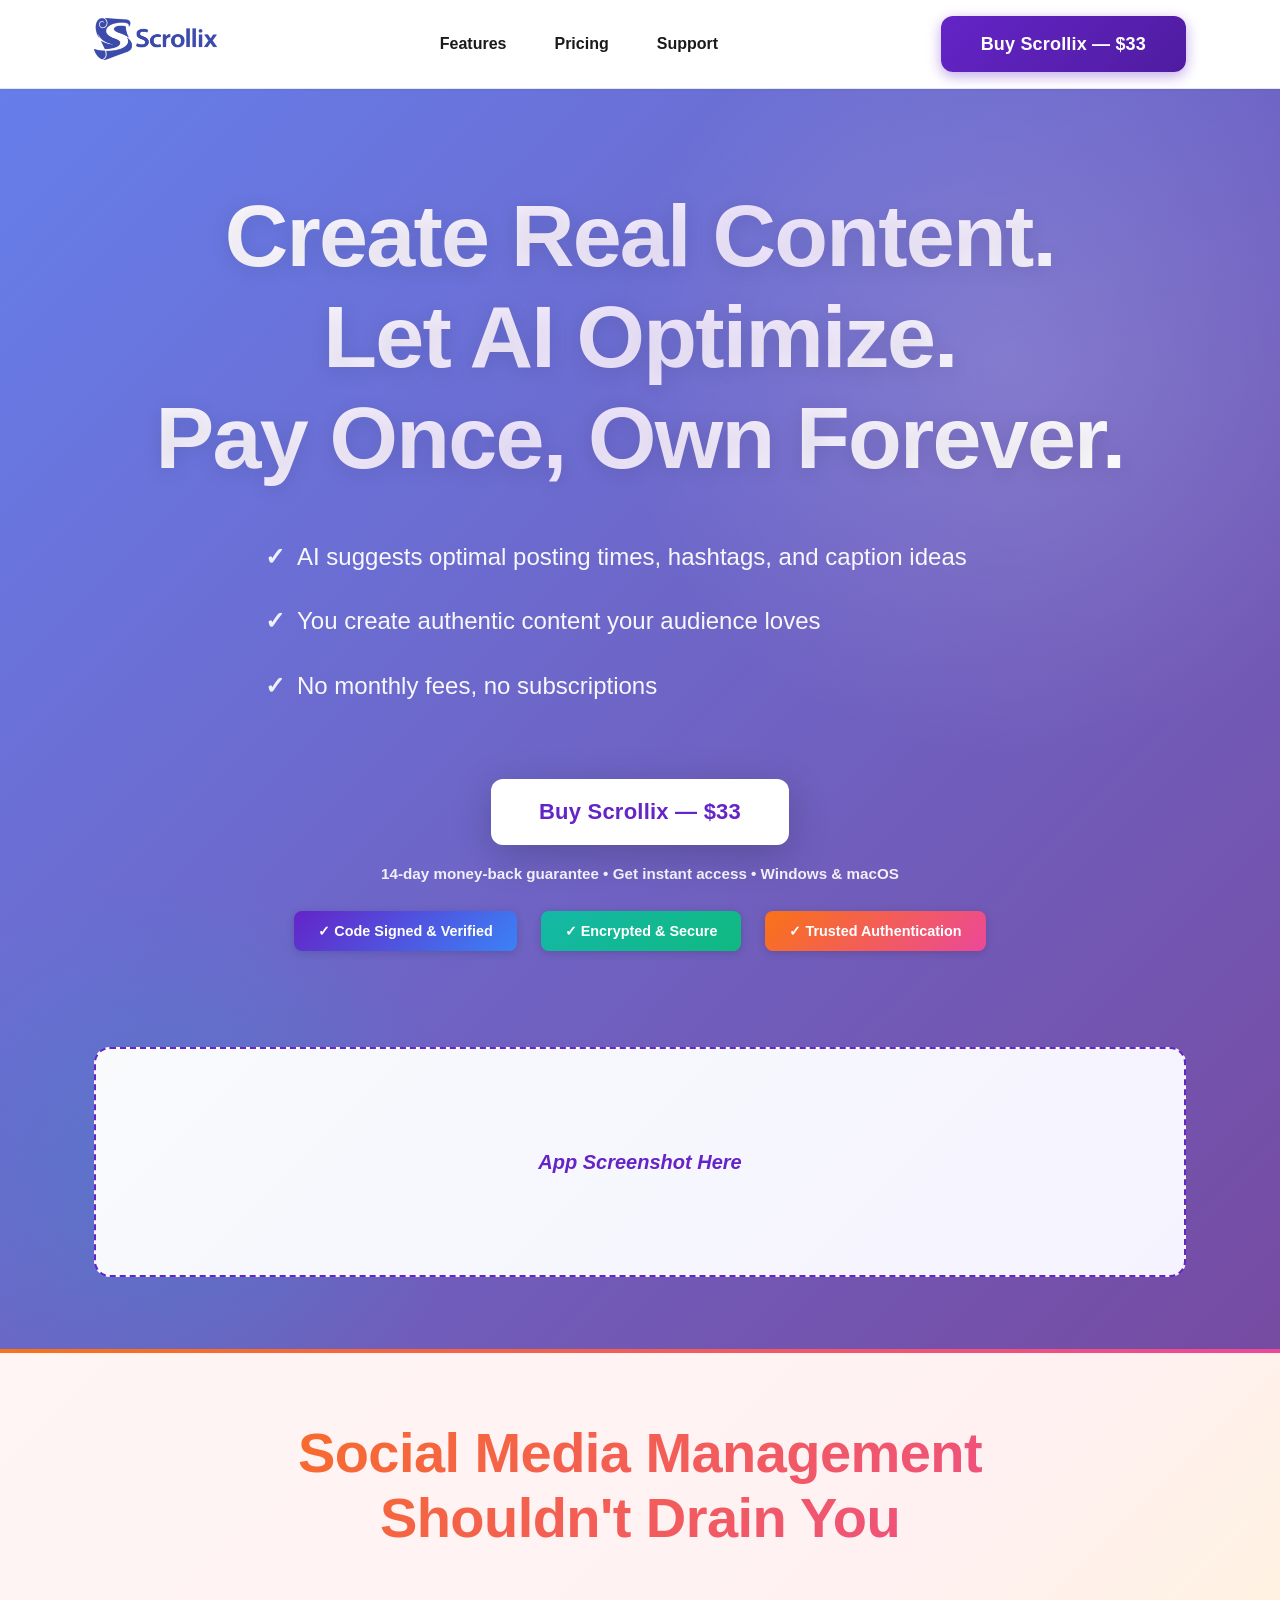
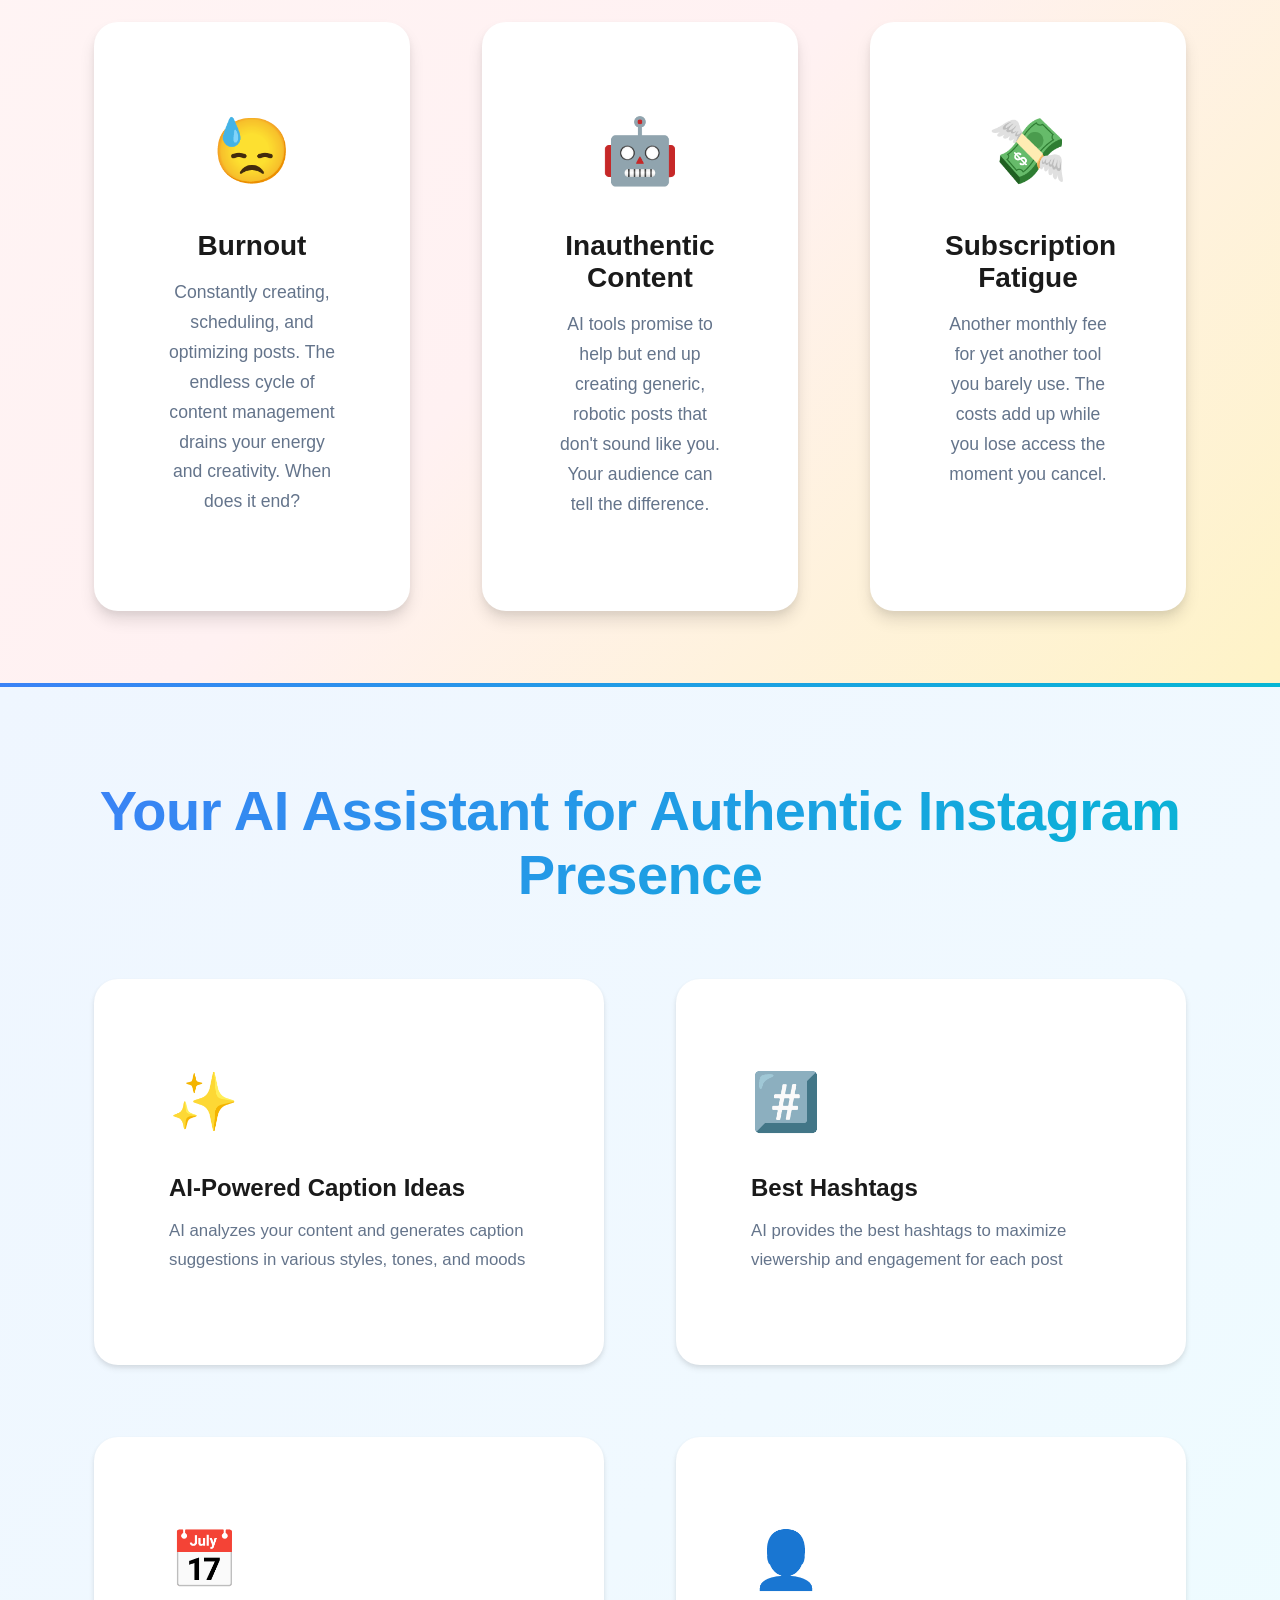
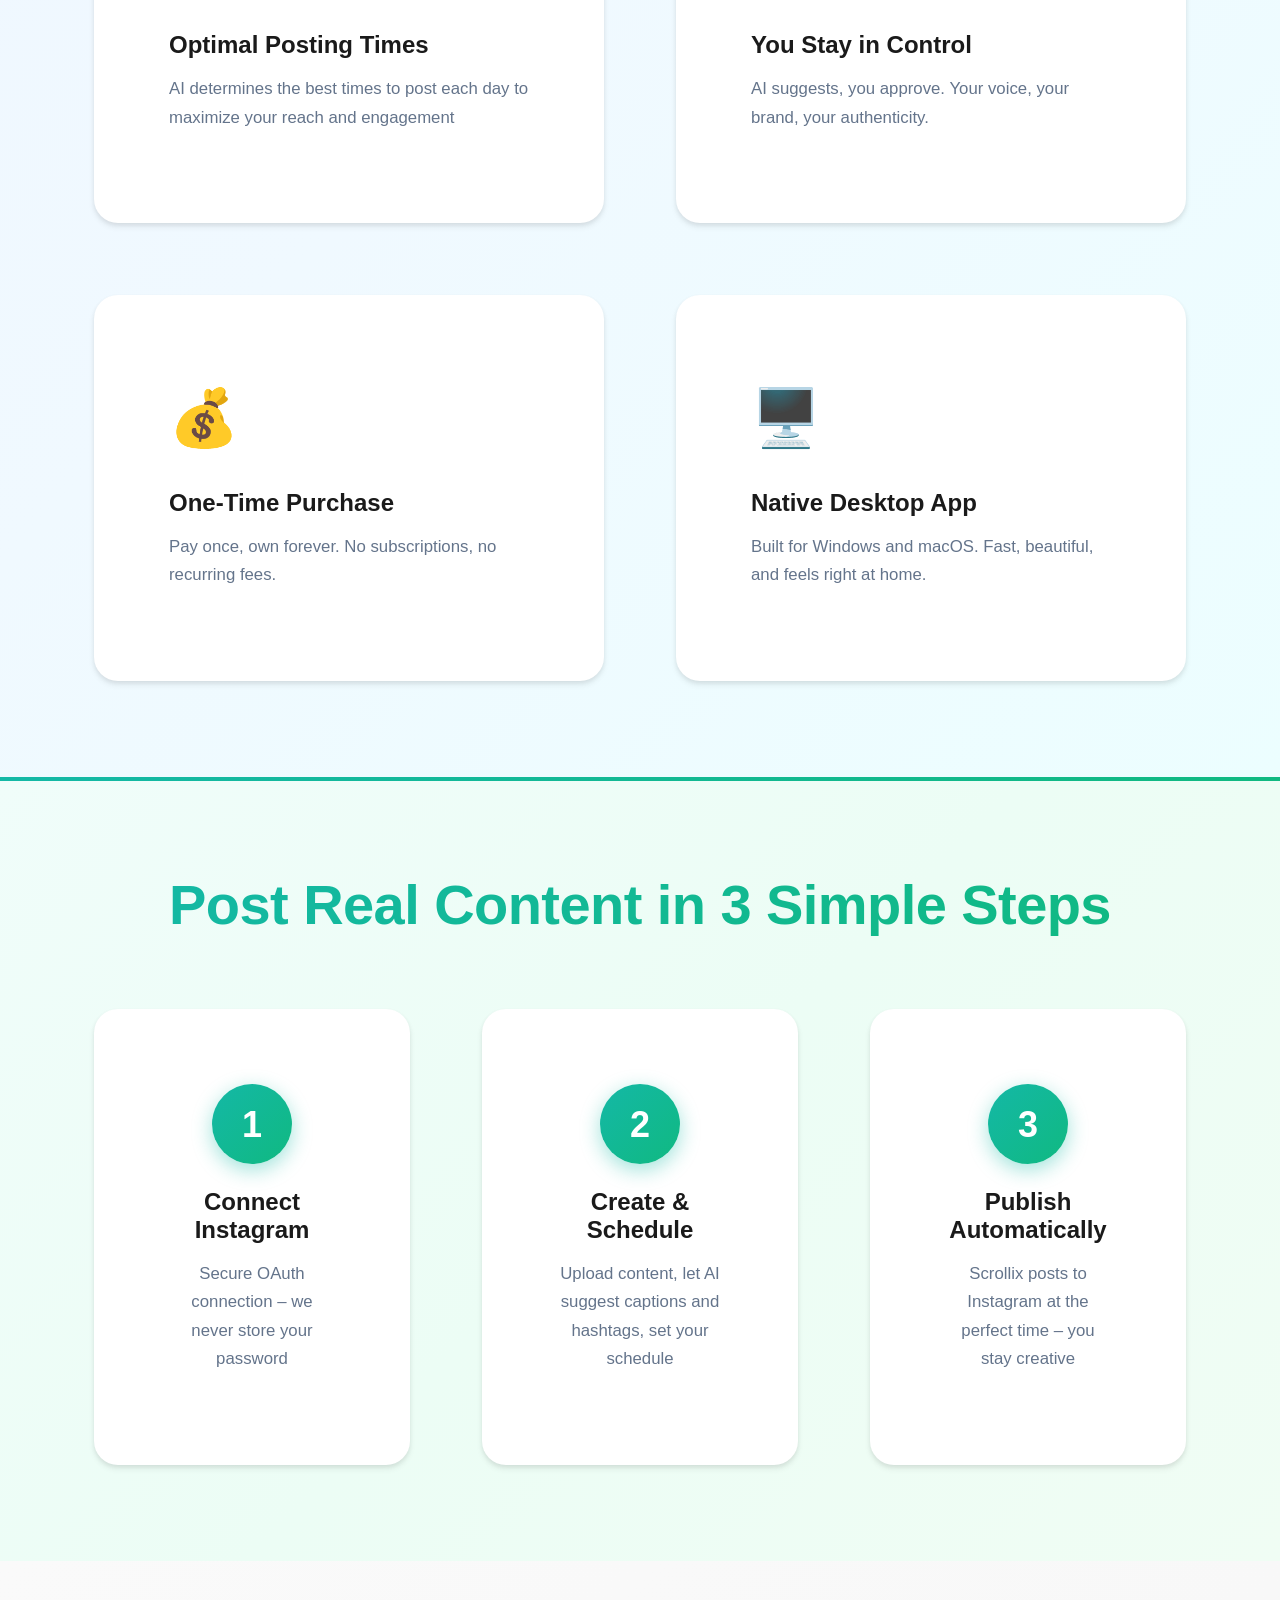
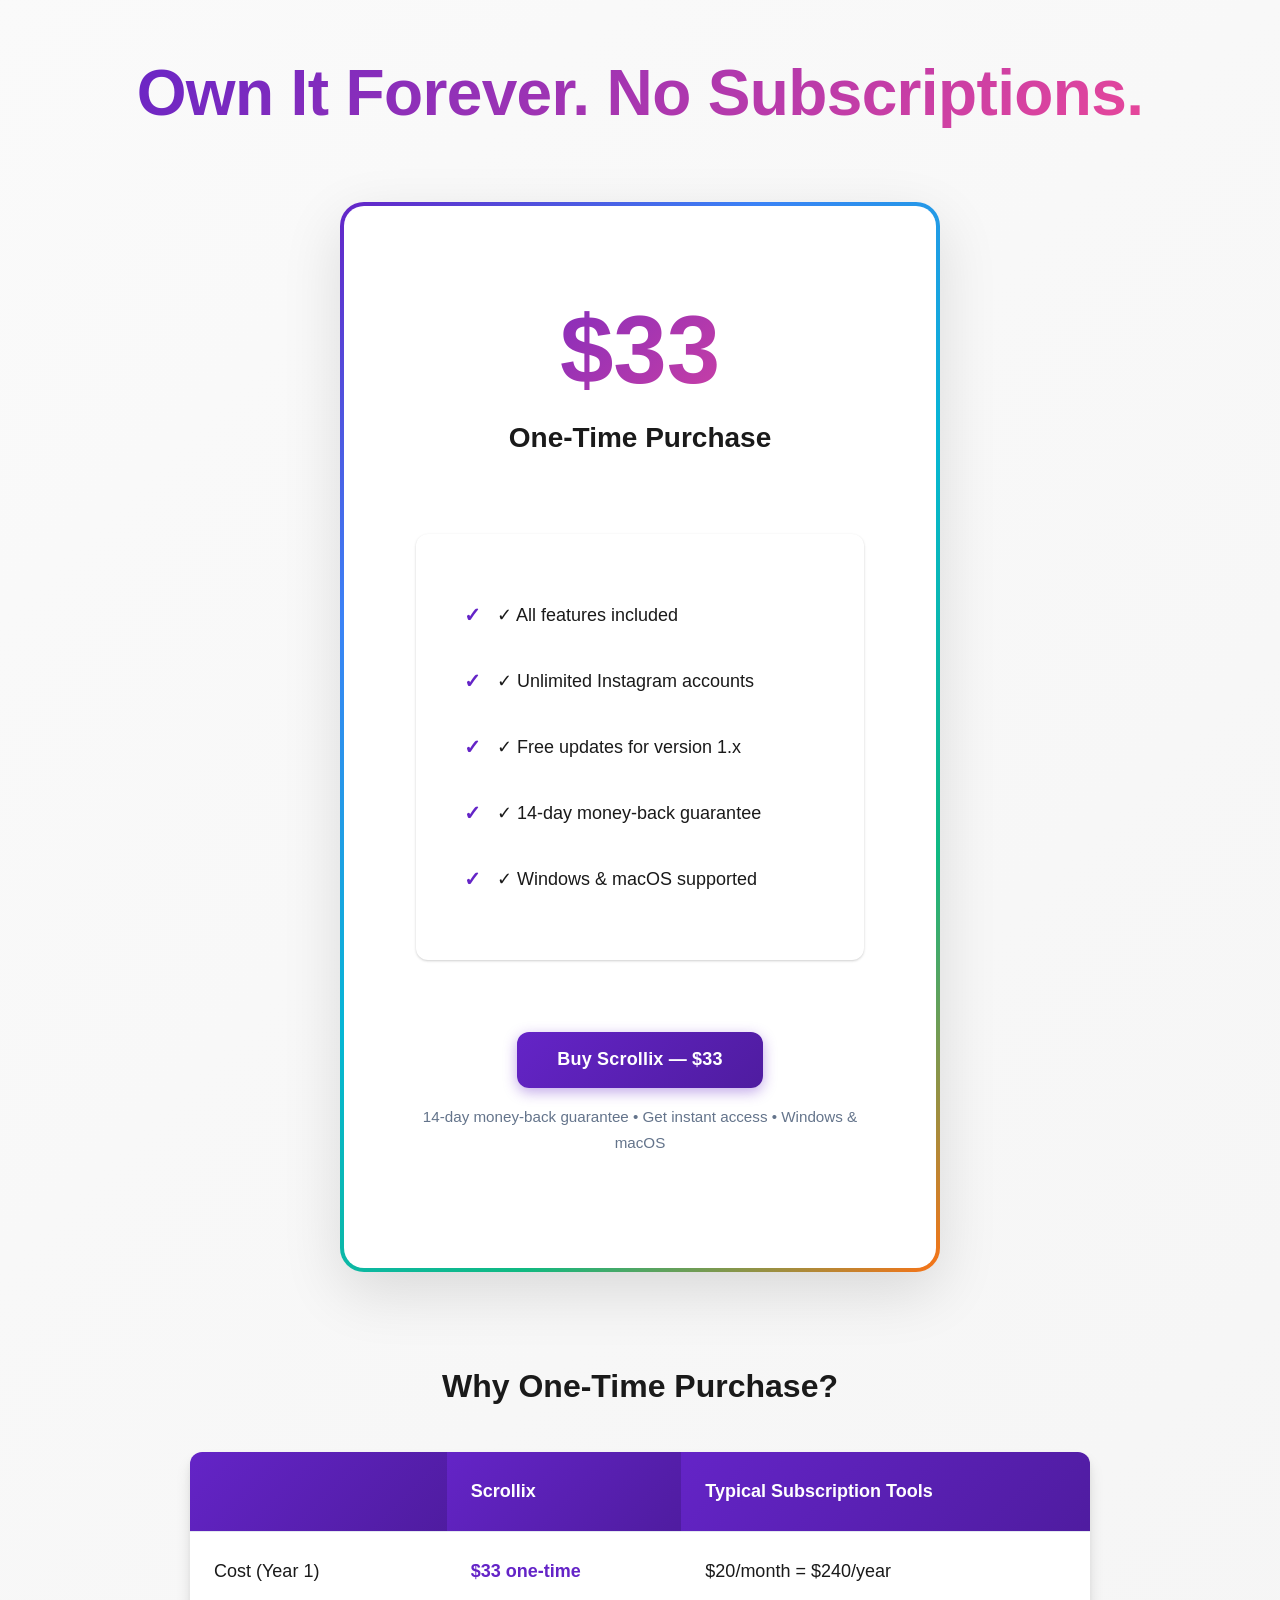
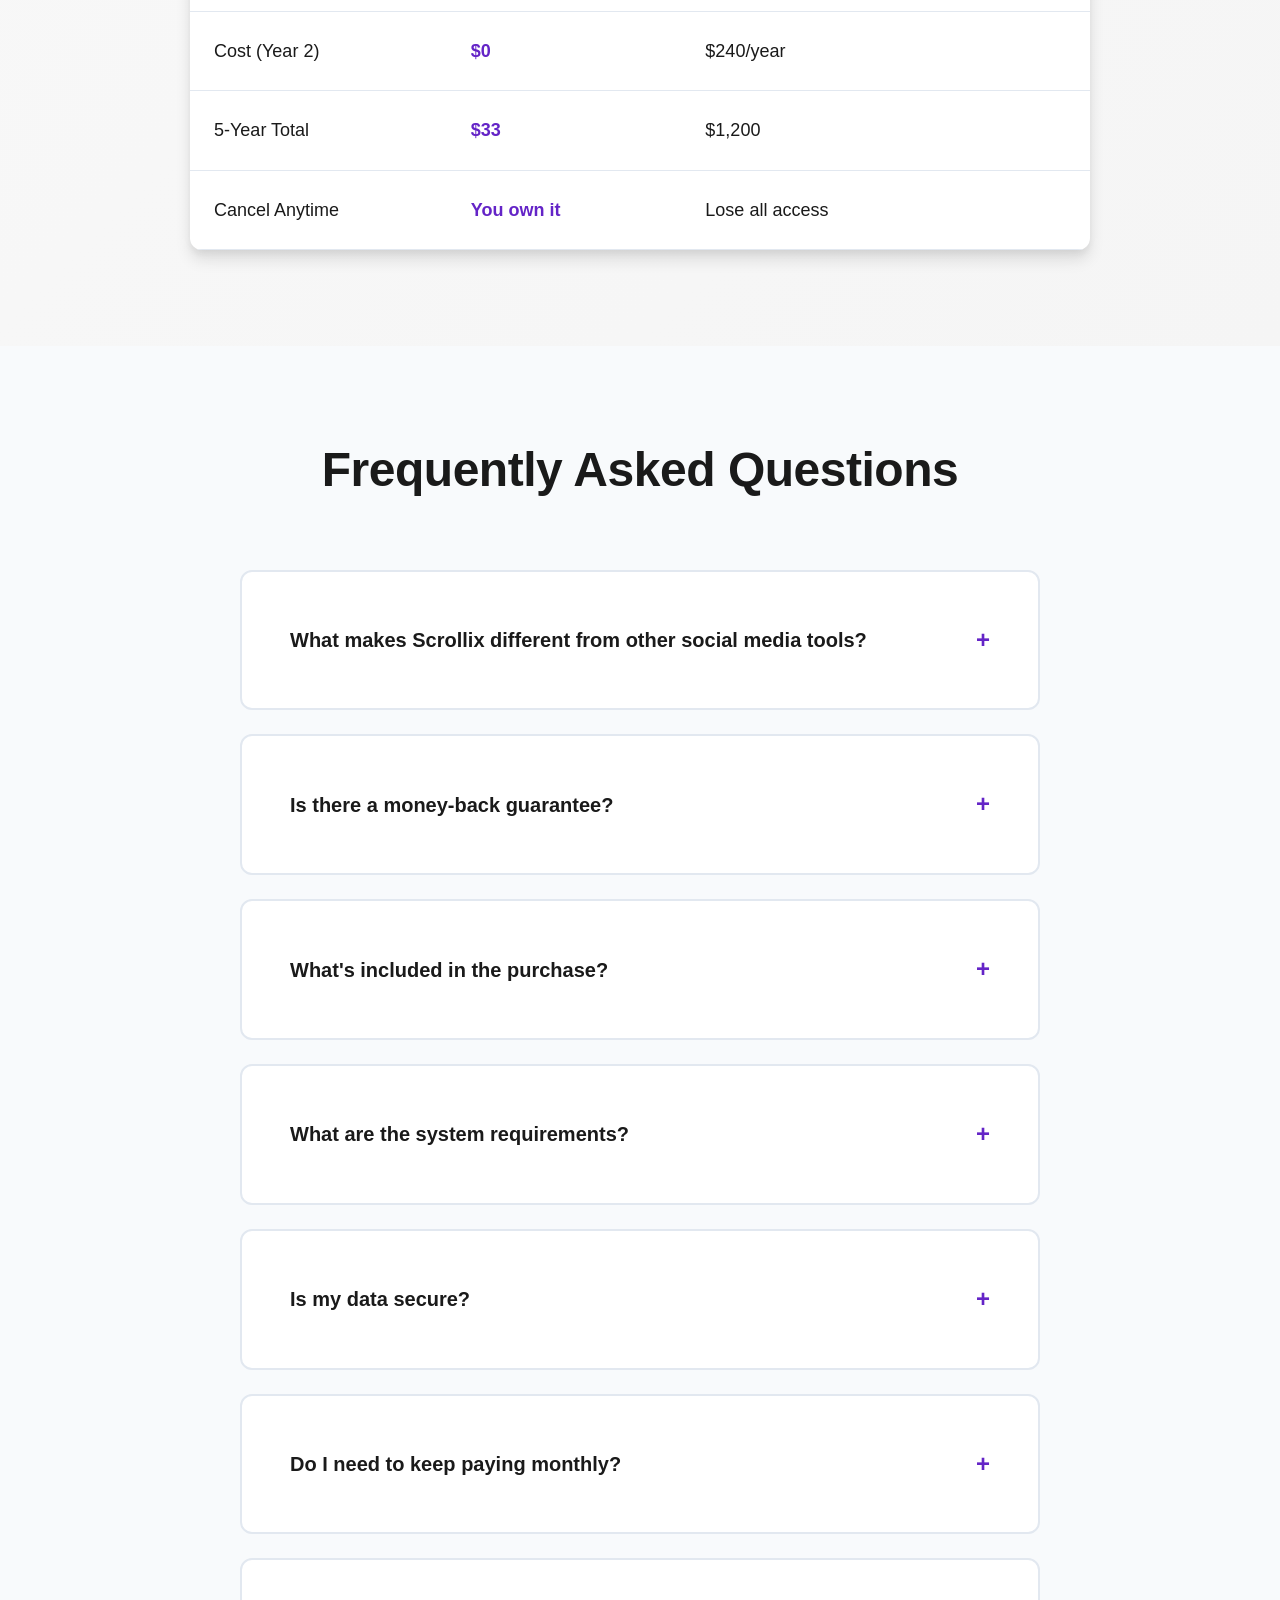
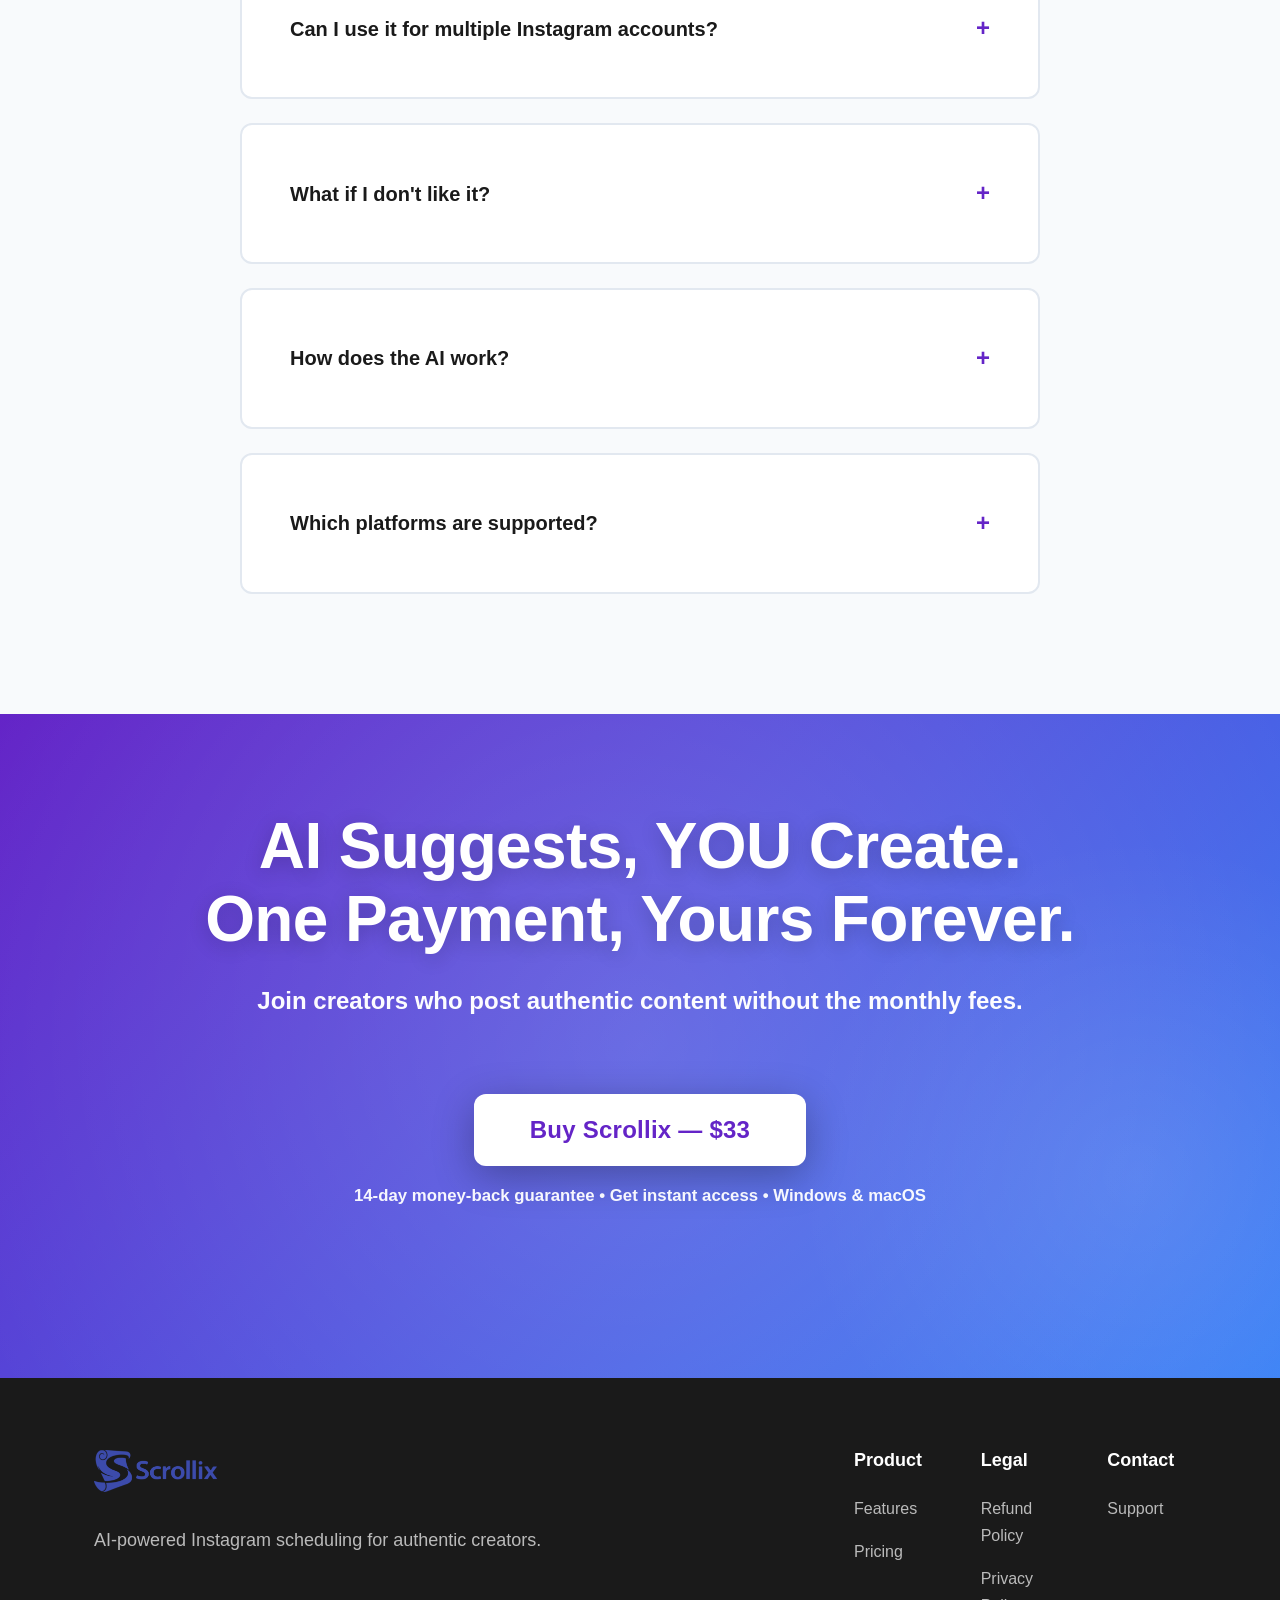
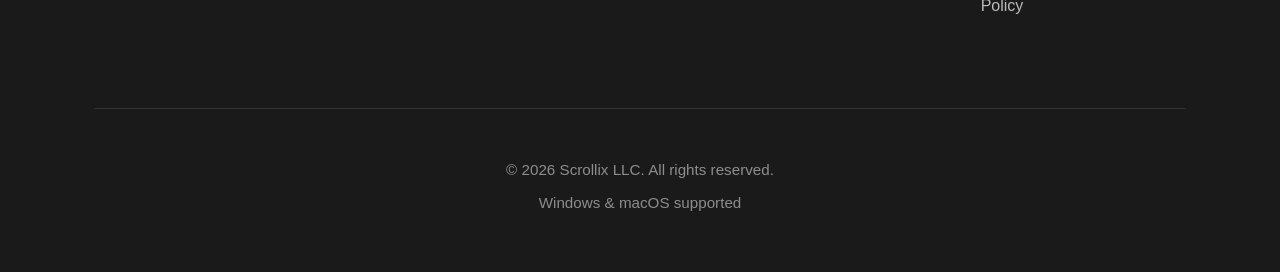
==== commit ce8ff86d: "EU compliance: Update to 14-day refund policy + add 2-year warranty disclosure" ====
--- a/index.html
+++ b/index.html
@@ -47,7 +47,7 @@
             </ul>
             <div class="hero-cta">
                 <button class="cta-button hero-button">Buy Scrollix — $33</button>
-                <p class="cta-subtext">7-day money-back guarantee • Get instant access • Windows & macOS</p>
+                <p class="cta-subtext">14-day money-back guarantee • Get instant access • Windows & macOS</p>
                 <div class="hero-trust-badges">
                     <span class="hero-badge">✓ Code Signed & Verified</span>
                     <span class="hero-badge">✓ Encrypted & Secure</span>
@@ -159,11 +159,11 @@
                     <li>✓ All features included</li>
                     <li>✓ Unlimited Instagram accounts</li>
                     <li>✓ Free updates for version 1.x</li>
-                    <li>✓ 7-day money-back guarantee</li>
+                    <li>✓ 14-day money-back guarantee</li>
                     <li>✓ Windows & macOS supported</li>
                 </ul>
                 <button class="cta-button pricing-button">Buy Scrollix — $33</button>
-                <p class="cta-subtext">7-day money-back guarantee • Get instant access</p>
+                <p class="cta-subtext">14-day money-back guarantee • Get instant access</p>
             </div>
 
             <!-- Comparison Table -->
@@ -215,7 +215,7 @@
                 </details>
                 <details class="faq-item">
                     <summary>Is there a money-back guarantee?</summary>
-                    <p>Yes! We offer a 7-day money-back guarantee. If you're not satisfied, <a href="support.html">contact our support team</a> for a full refund.</p>
+                    <p>Yes! We offer a 14-day money-back guarantee. If you're not satisfied, <a href="support.html">contact our support team</a> for a full refund.</p>
                 </details>
                 <details class="faq-item">
                     <summary>What's included in the purchase?</summary>
@@ -239,7 +239,7 @@
                 </details>
                 <details class="faq-item">
                     <summary>What if I don't like it?</summary>
-                    <p>We offer a 7-day money-back guarantee. <a href="support.html">Contact our support team</a> for a refund.</p>
+                    <p>We offer a 14-day money-back guarantee. <a href="support.html">Contact our support team</a> for a refund.</p>
                 </details>
                 <details class="faq-item">
                     <summary>How does the AI work?</summary>
@@ -259,7 +259,7 @@
             <h2>AI Suggests, YOU Create.<br>One Payment, Yours Forever.</h2>
             <p>Join creators who post authentic content without the monthly fees.</p>
             <button class="cta-button final-button">Buy Scrollix — $33</button>
-            <p class="cta-subtext">7-day money-back guarantee • Get instant access • Windows & macOS</p>
+            <p class="cta-subtext">14-day money-back guarantee • Get instant access • Windows & macOS</p>
         </div>
     </section>
 
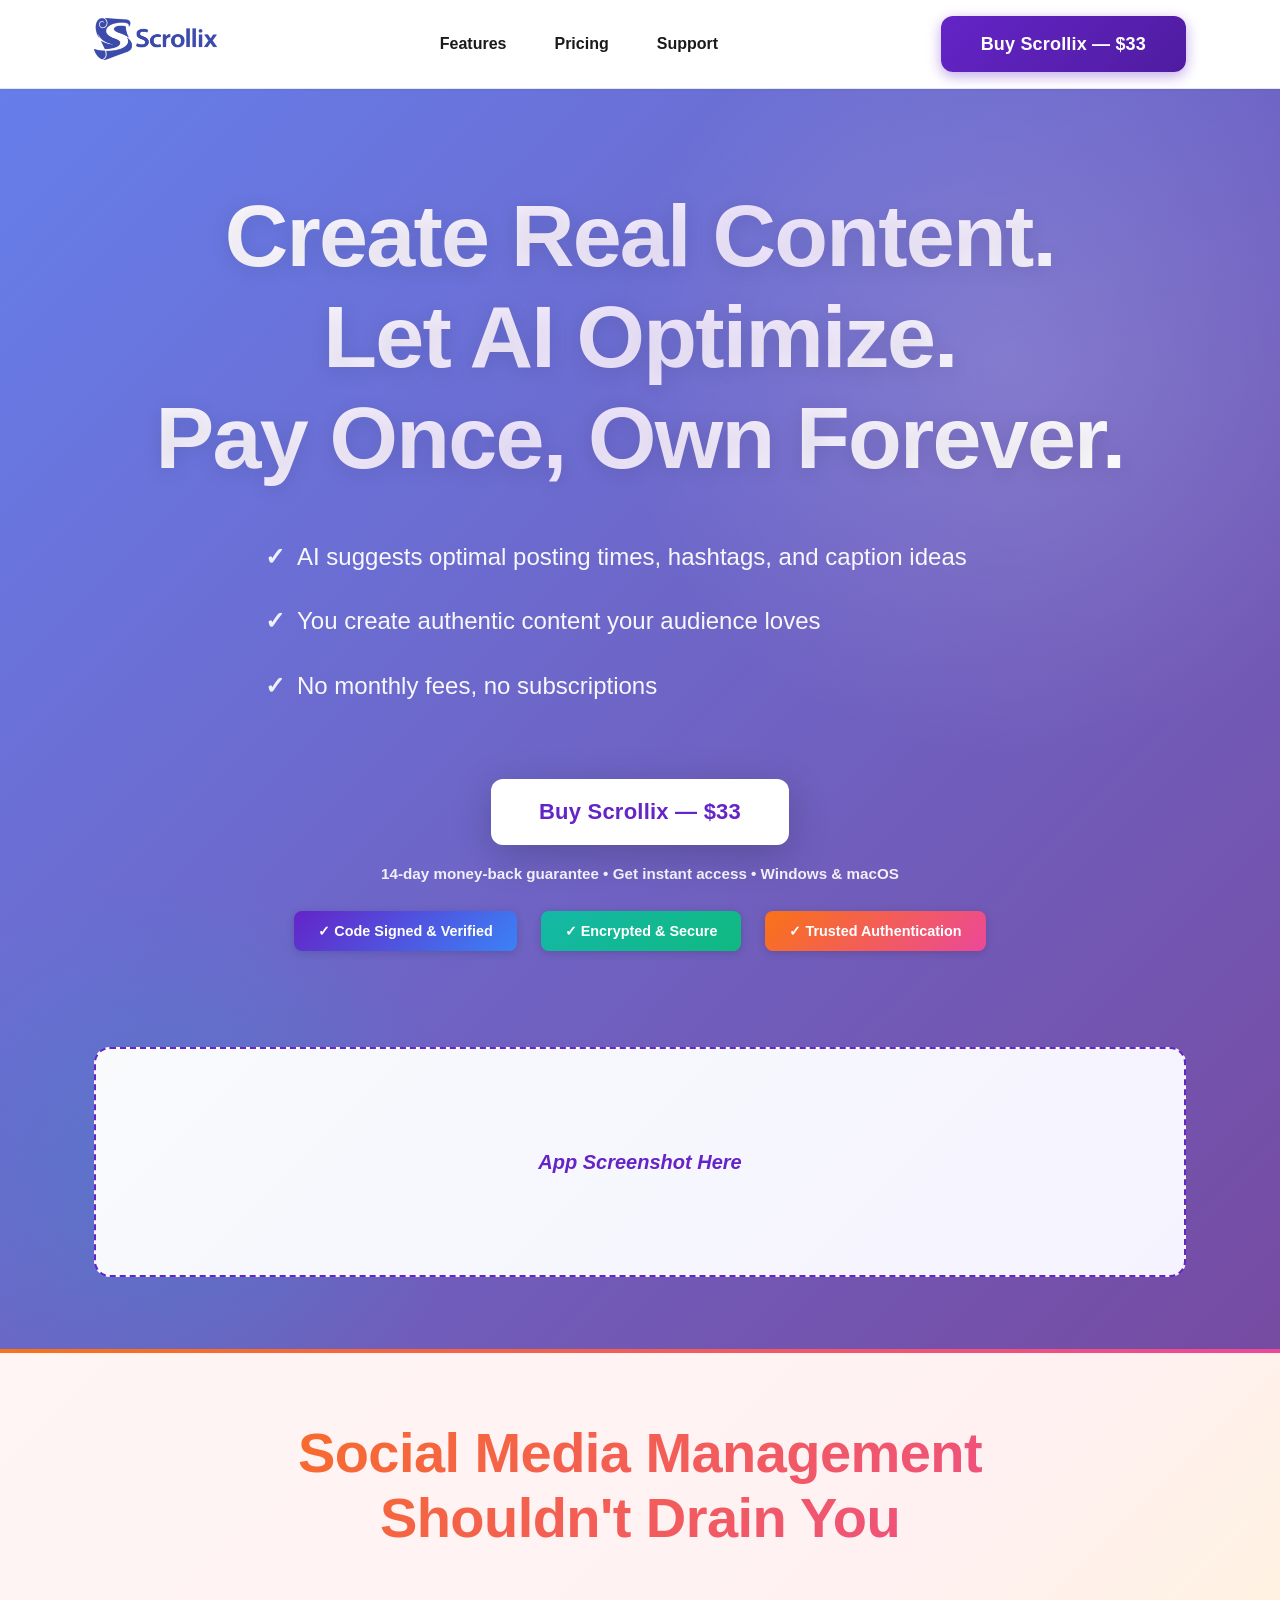
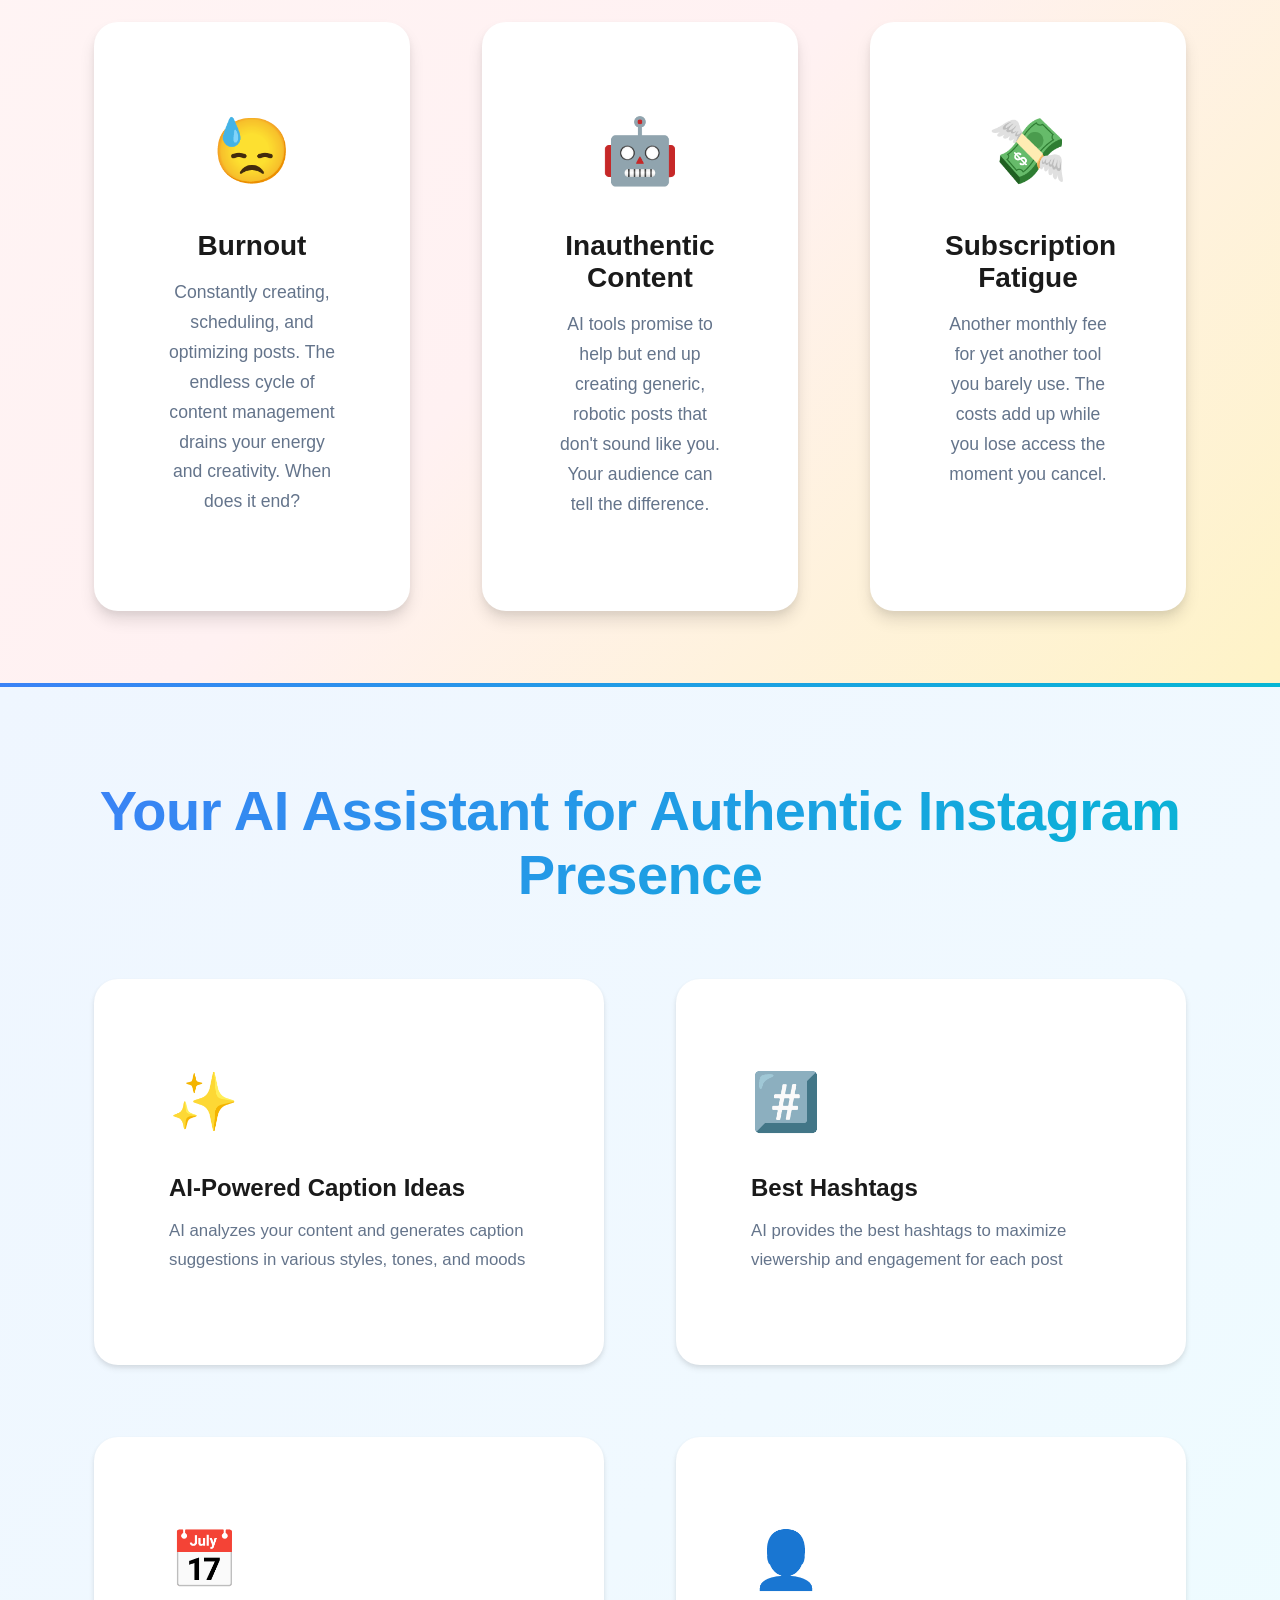
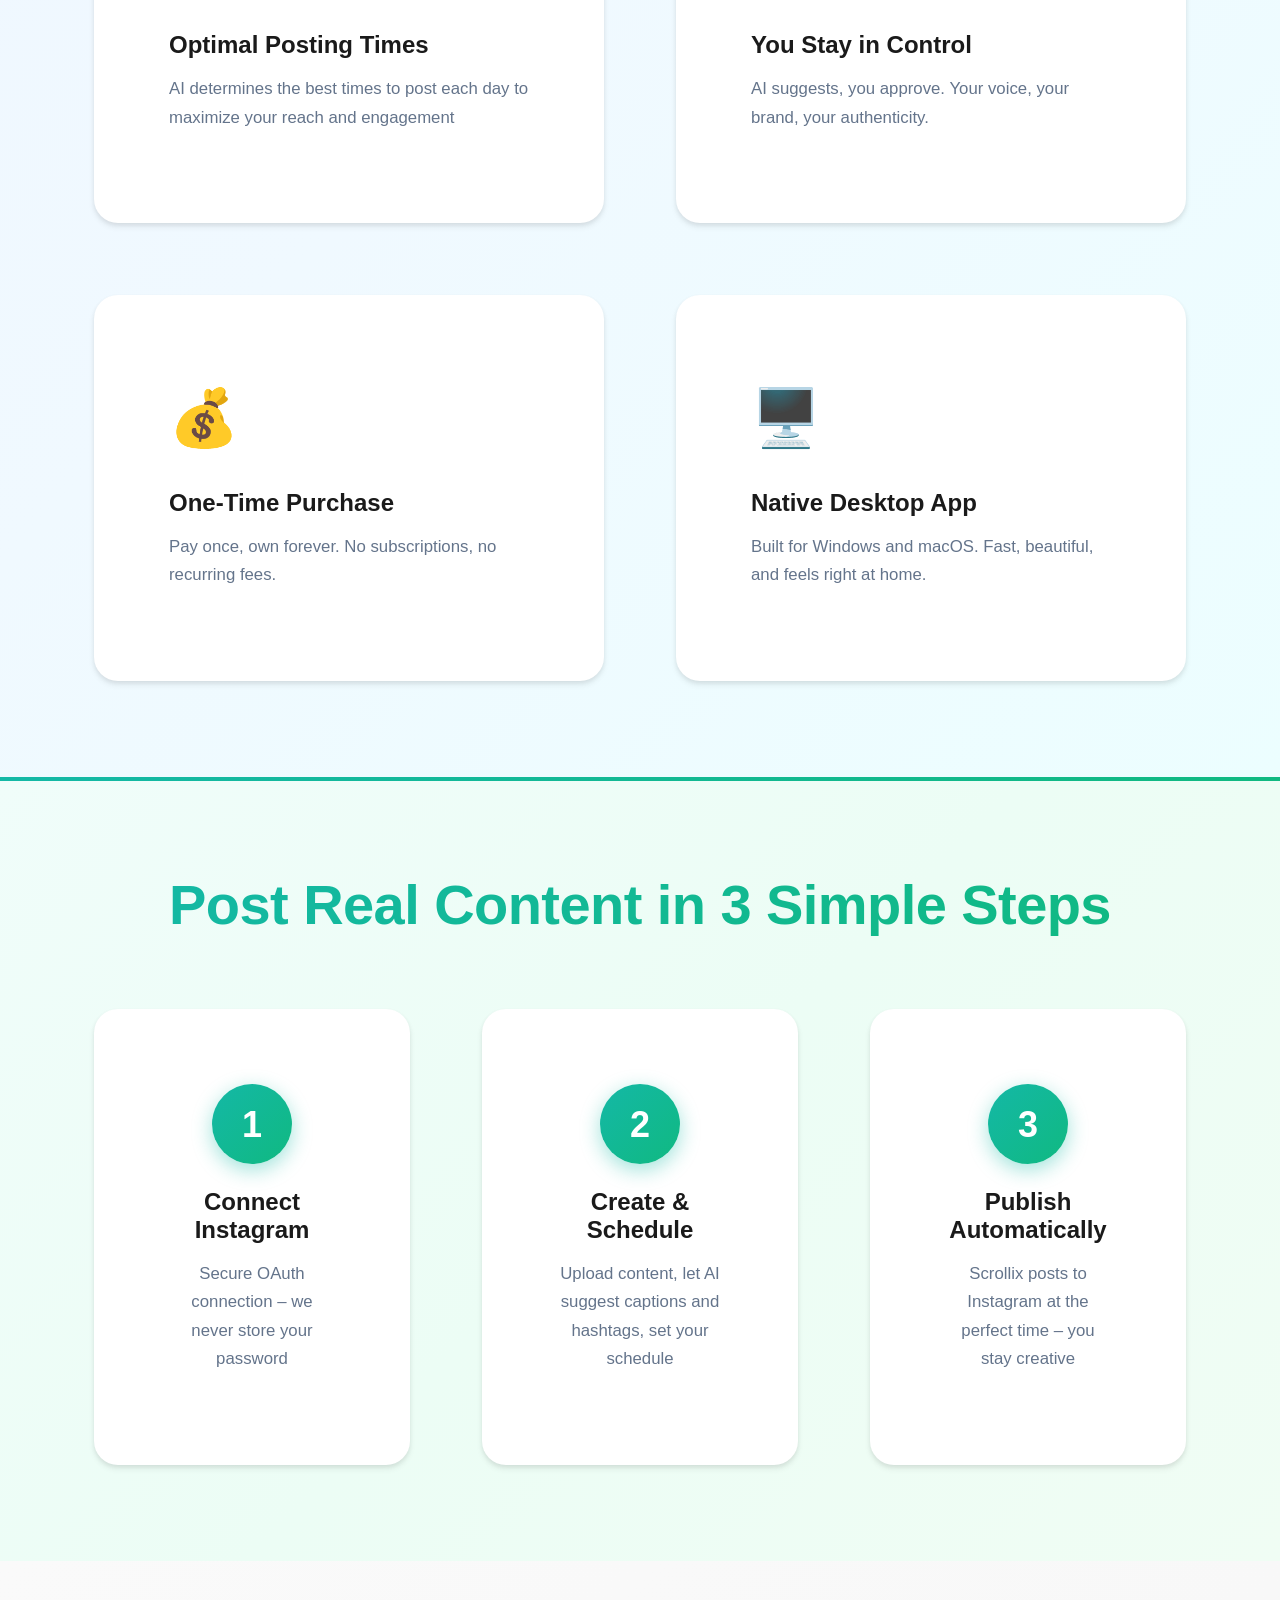
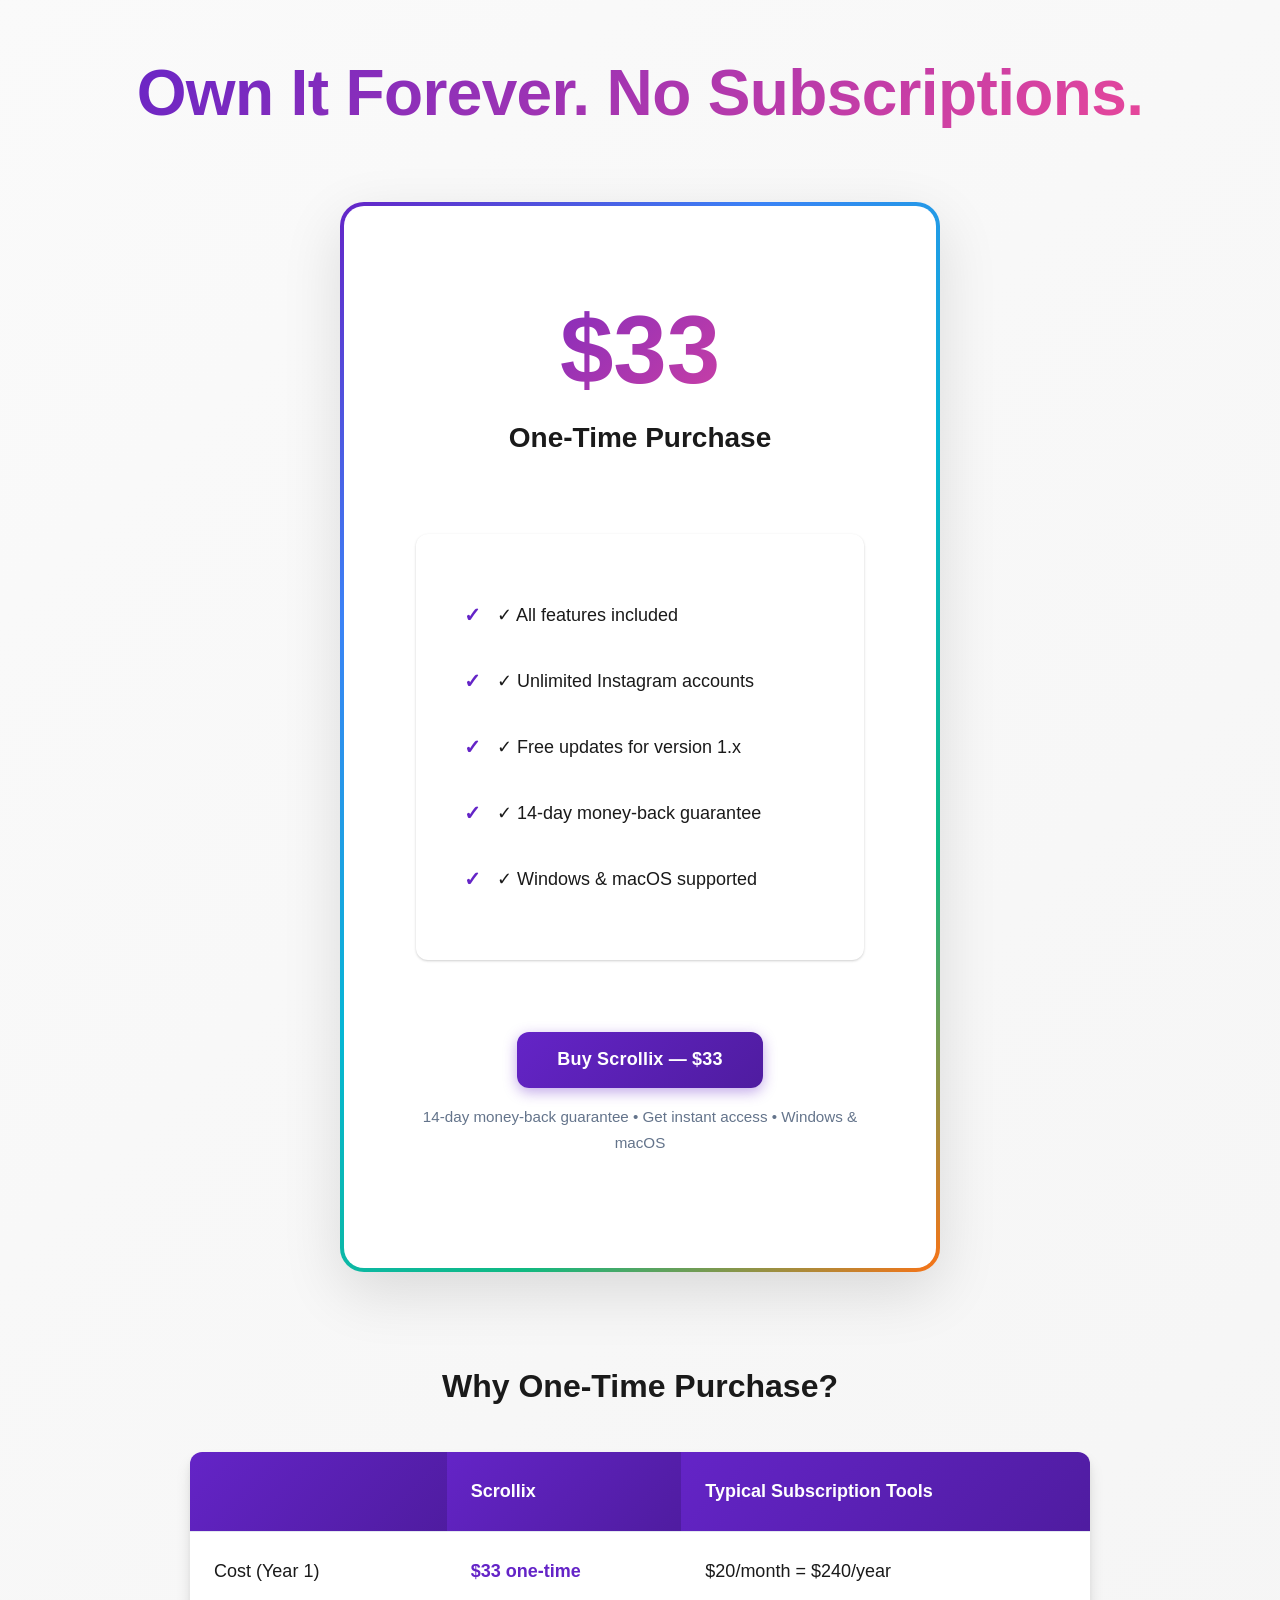
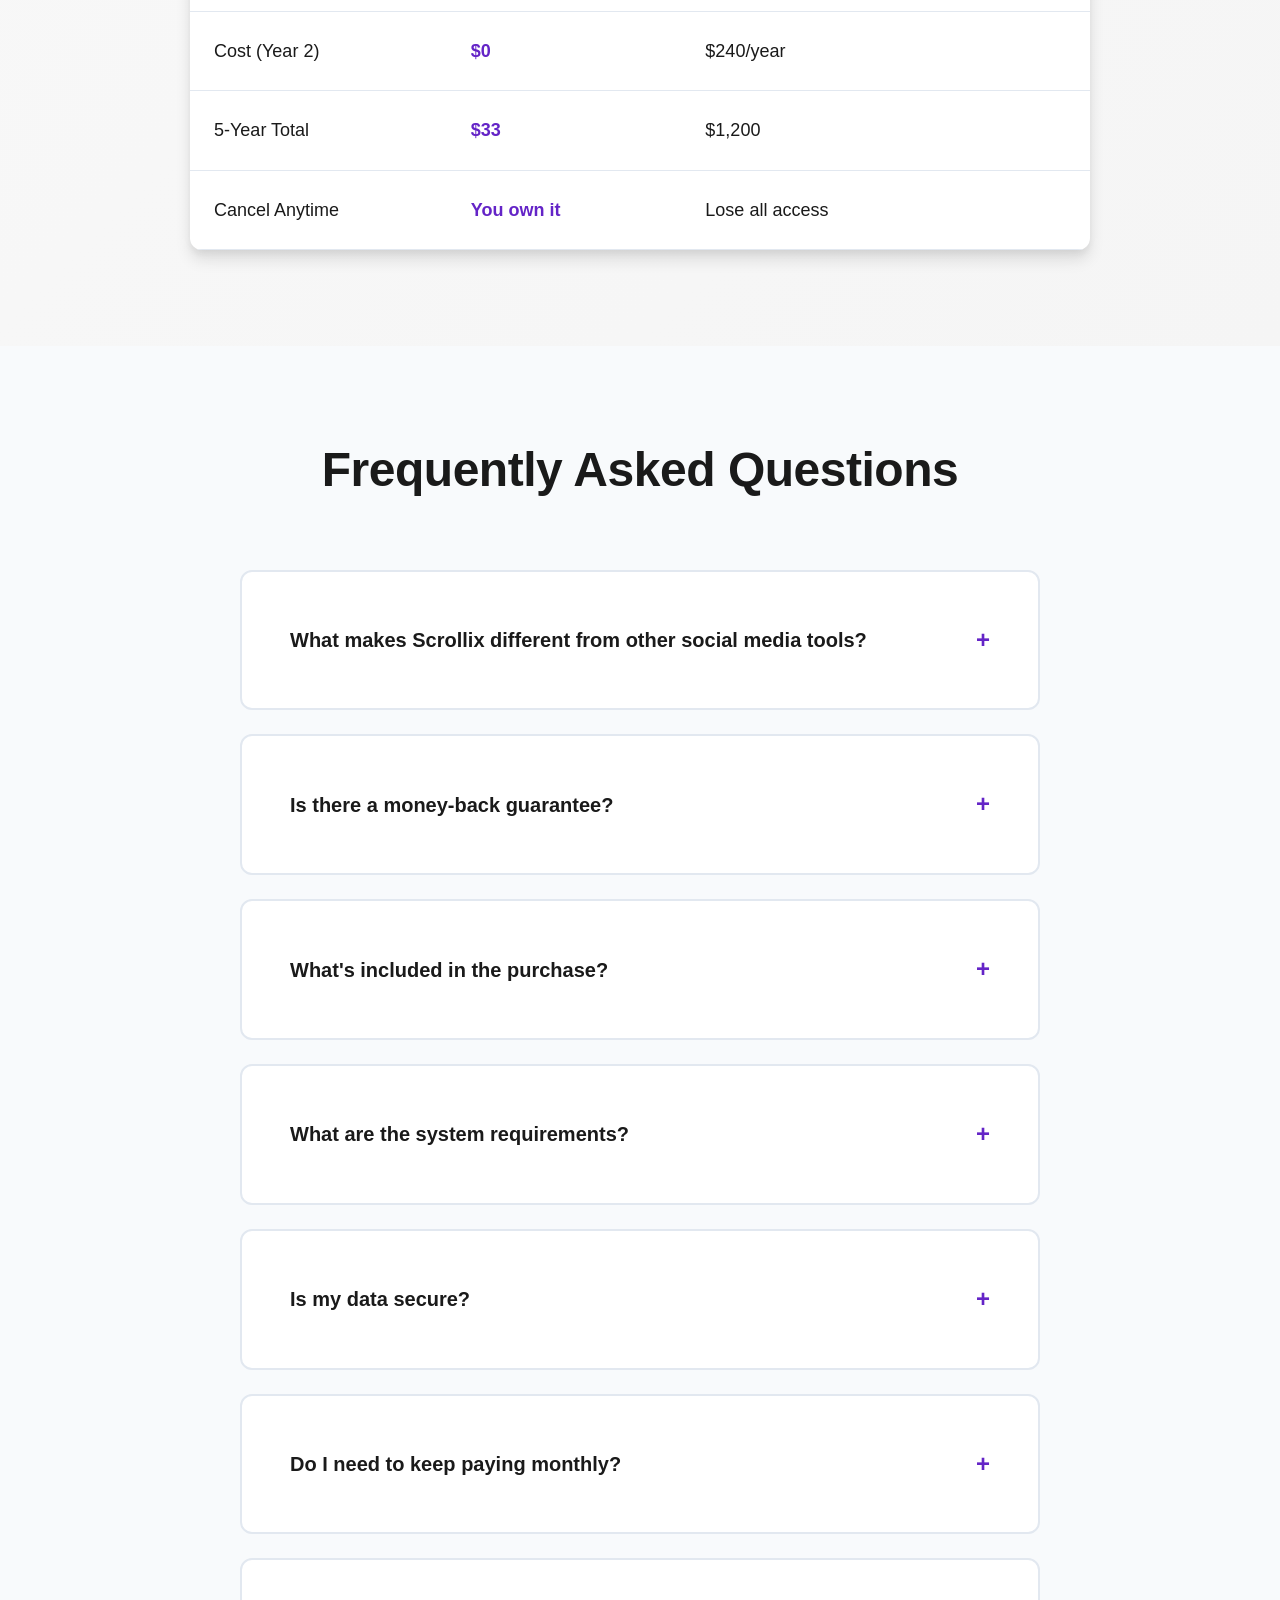
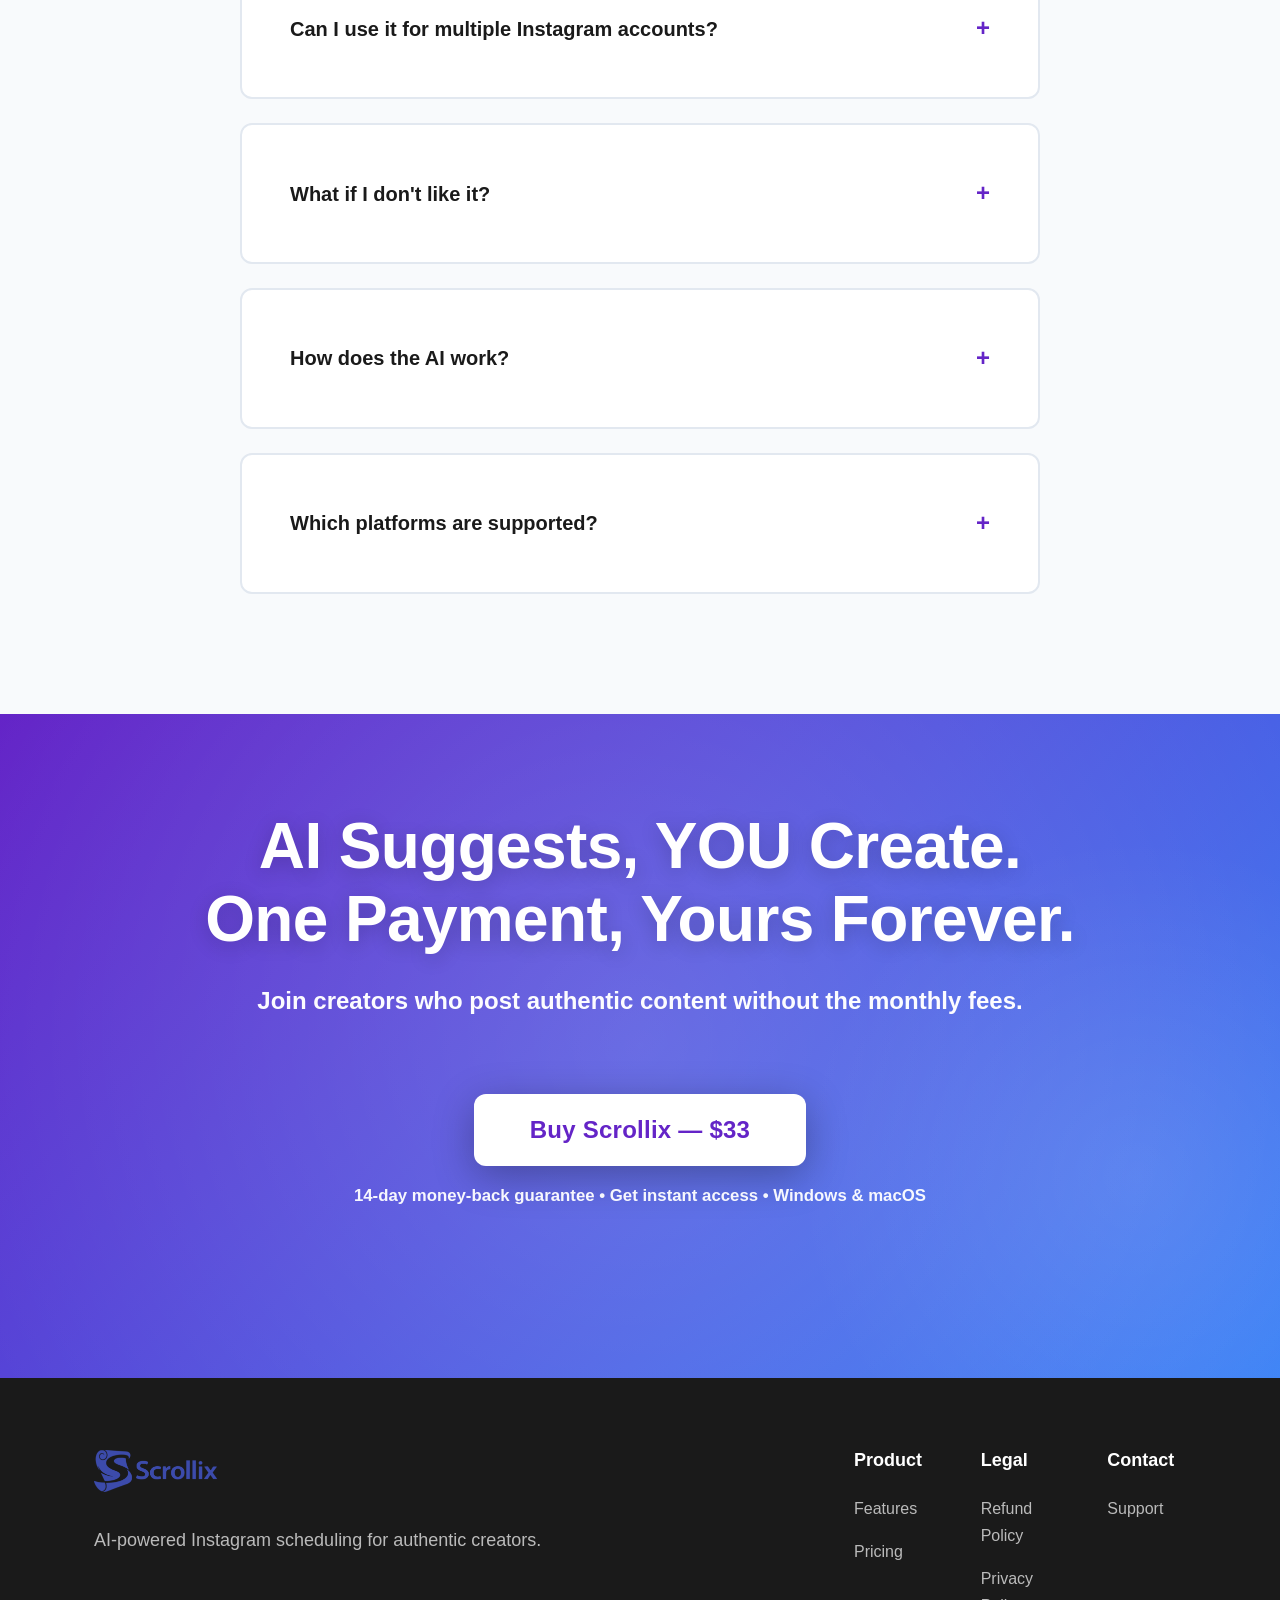
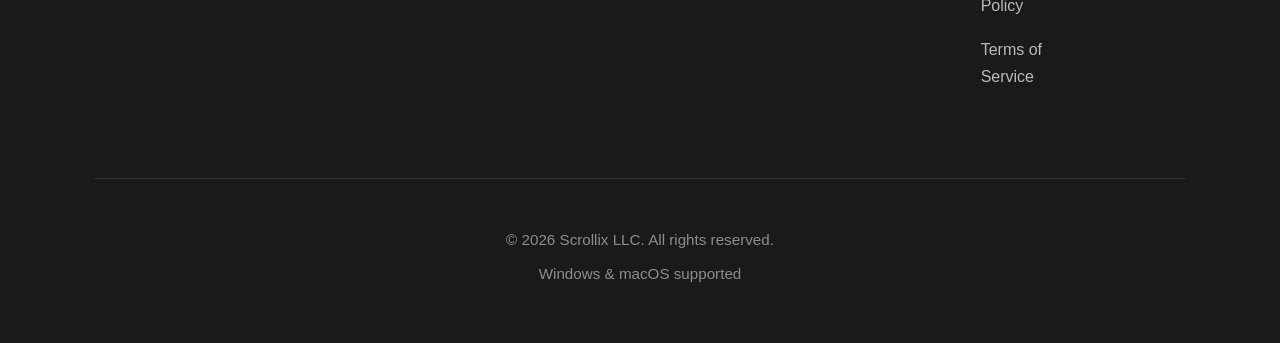
==== commit 2ba723b6: "Add Terms of Service links to all page footers" ====
--- a/index.html
+++ b/index.html
@@ -281,6 +281,7 @@
                         <h4>Legal</h4>
                         <a href="refund-policy.html">Refund Policy</a>
                         <a href="privacy-policy.html">Privacy Policy</a>
+                        <a href="terms-of-service.html">Terms of Service</a>
                     </div>
                     <div class="footer-column">
                         <h4>Contact</h4>
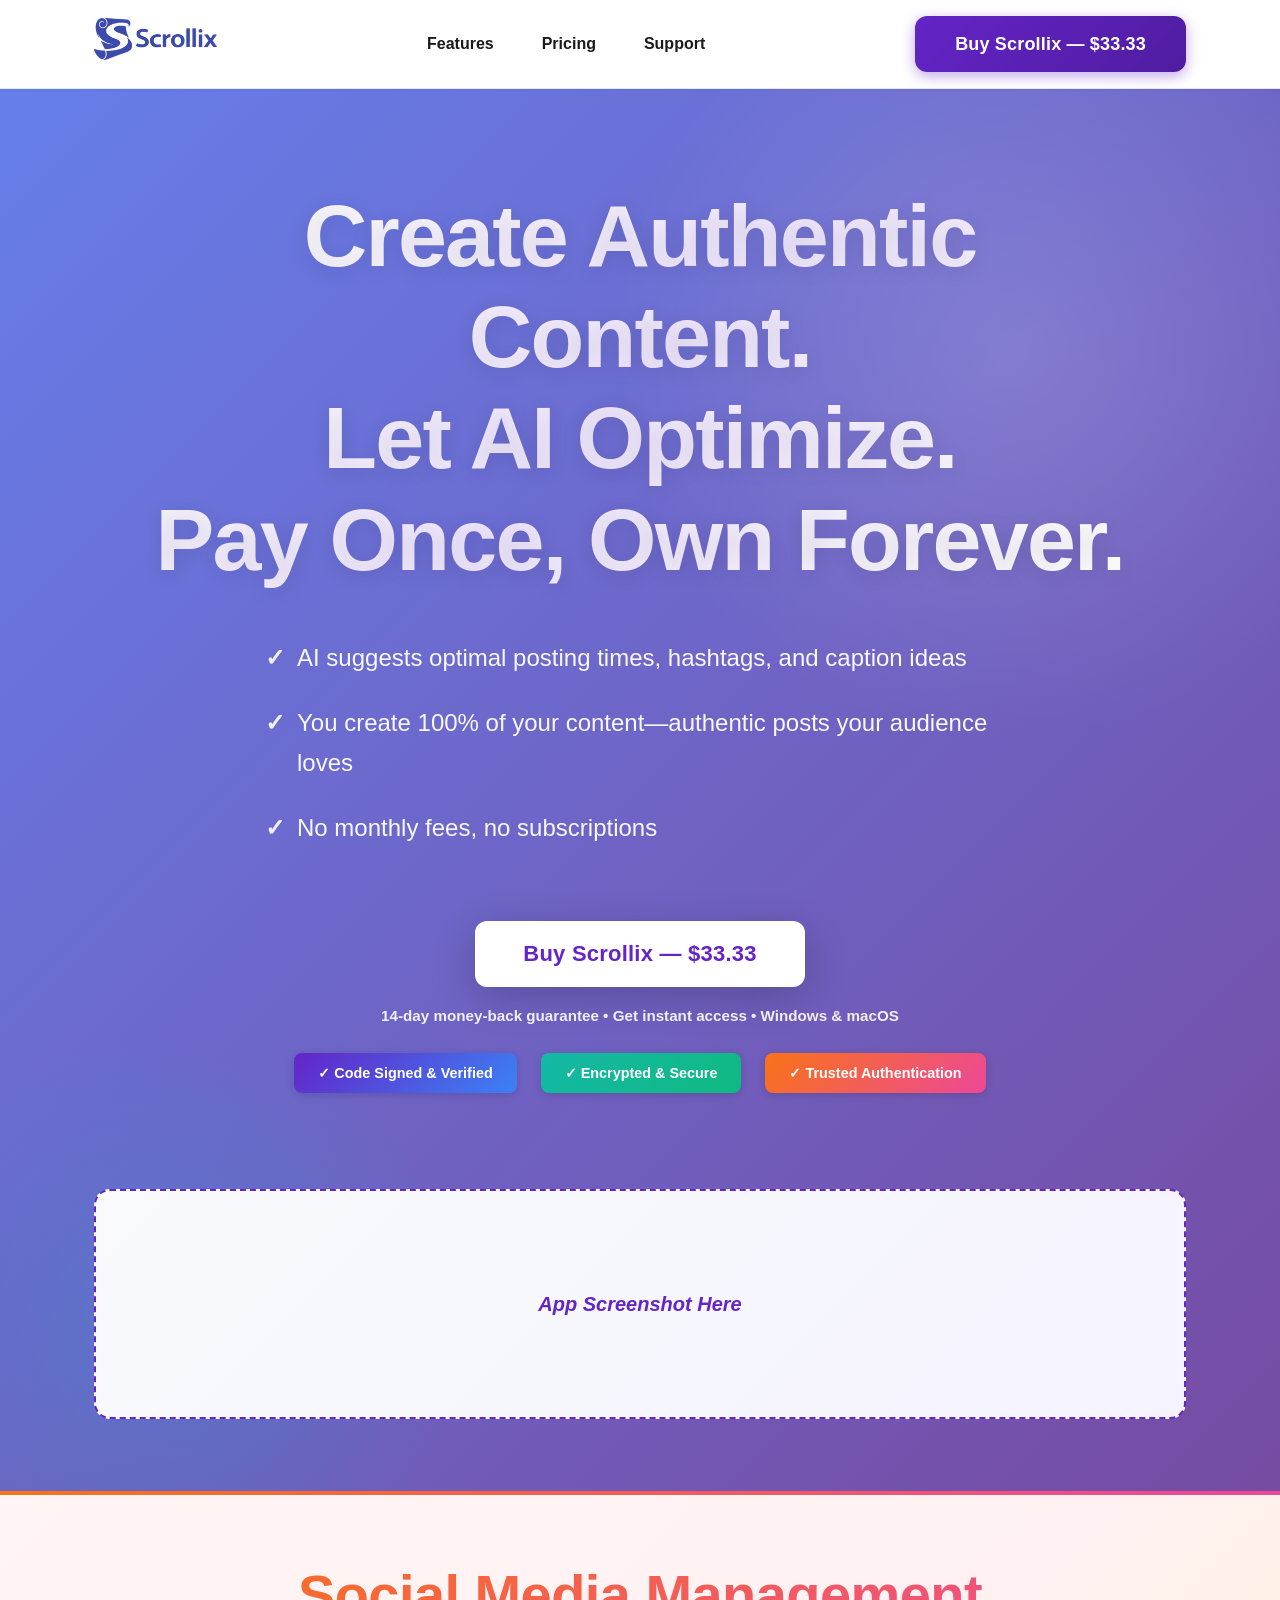
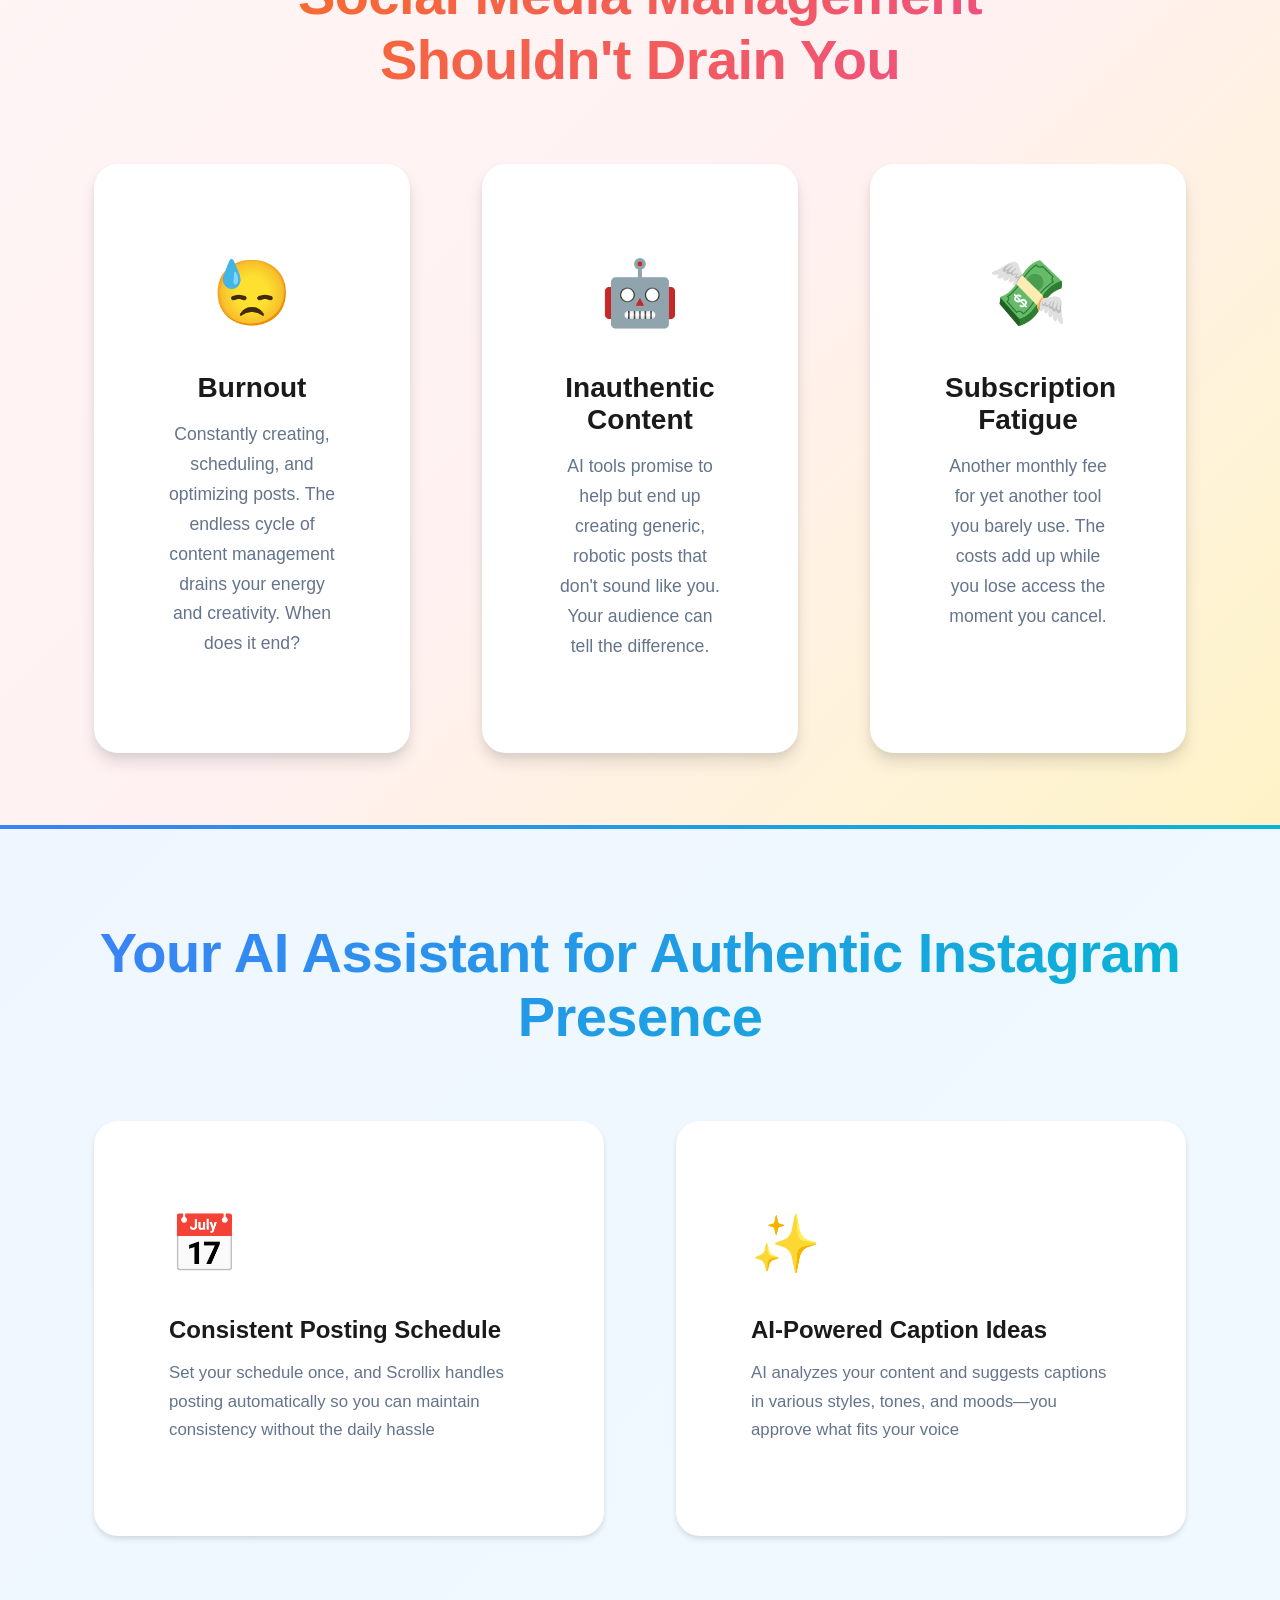
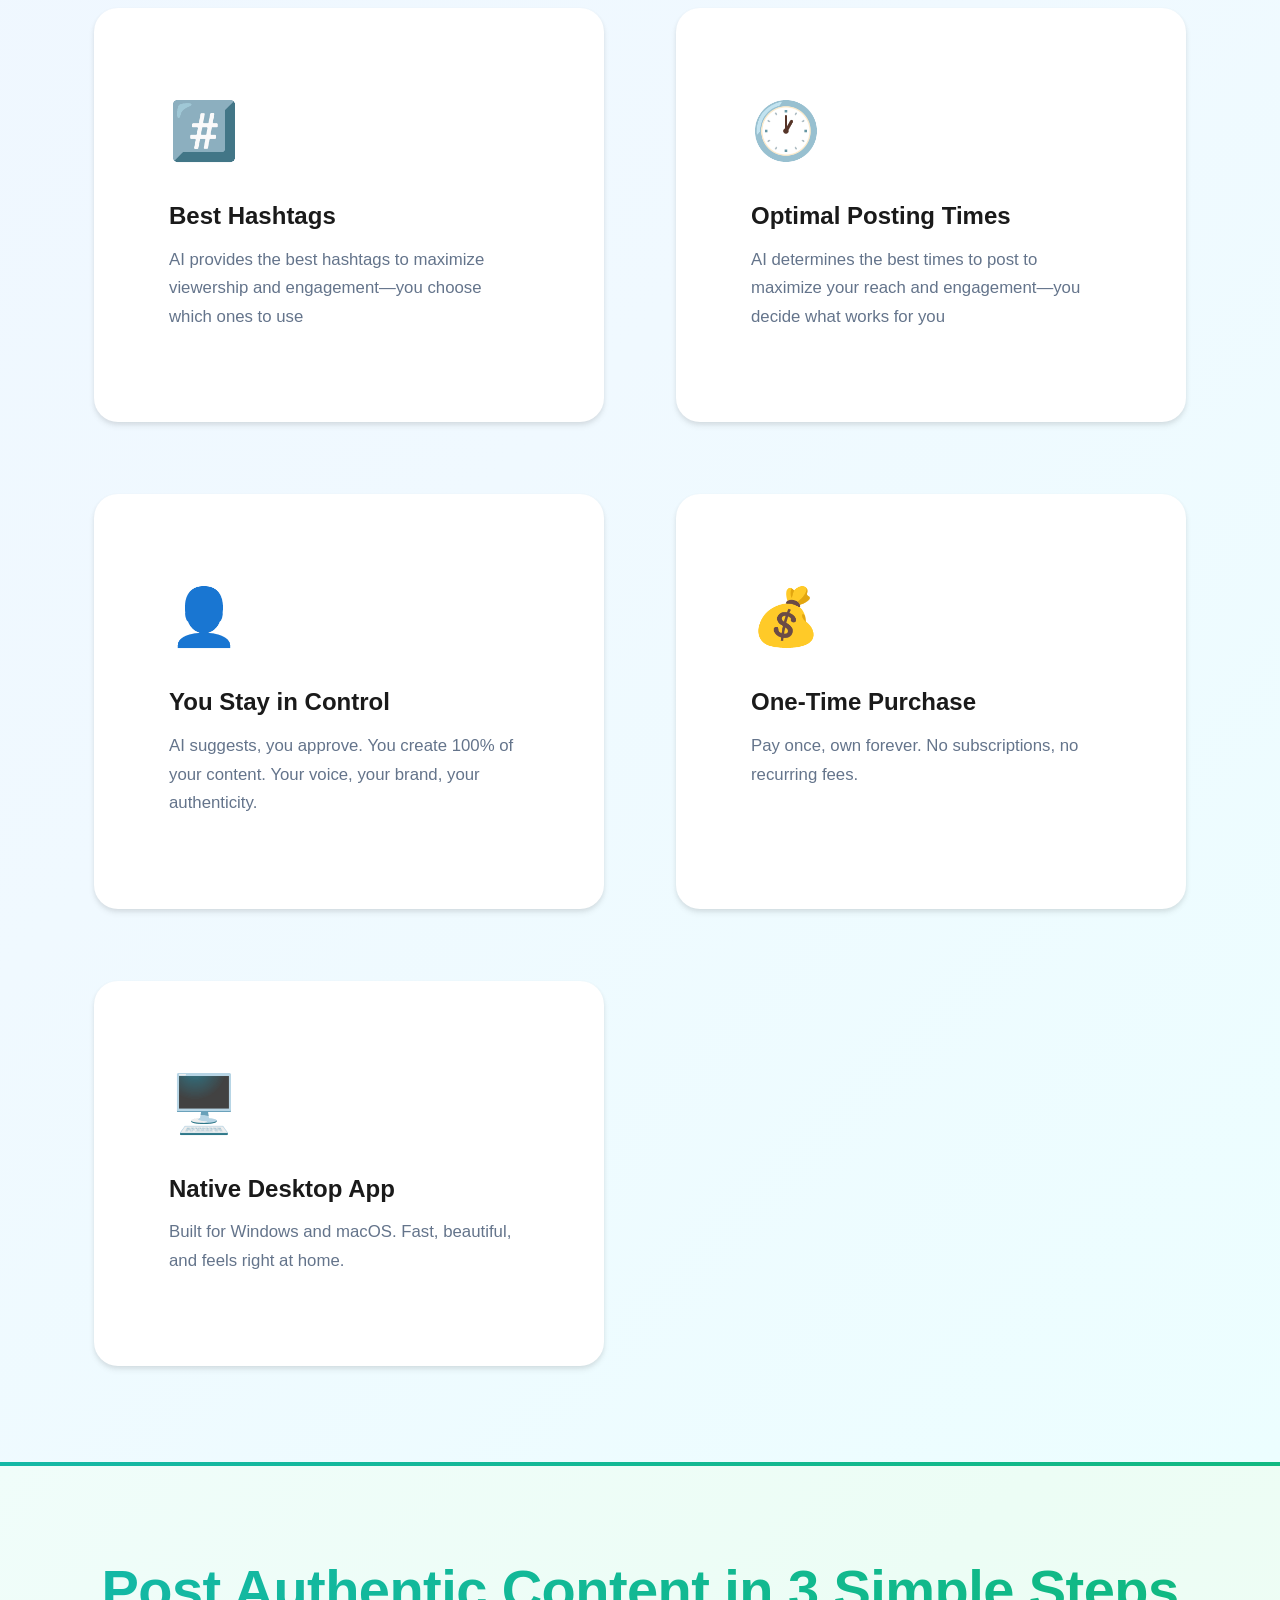
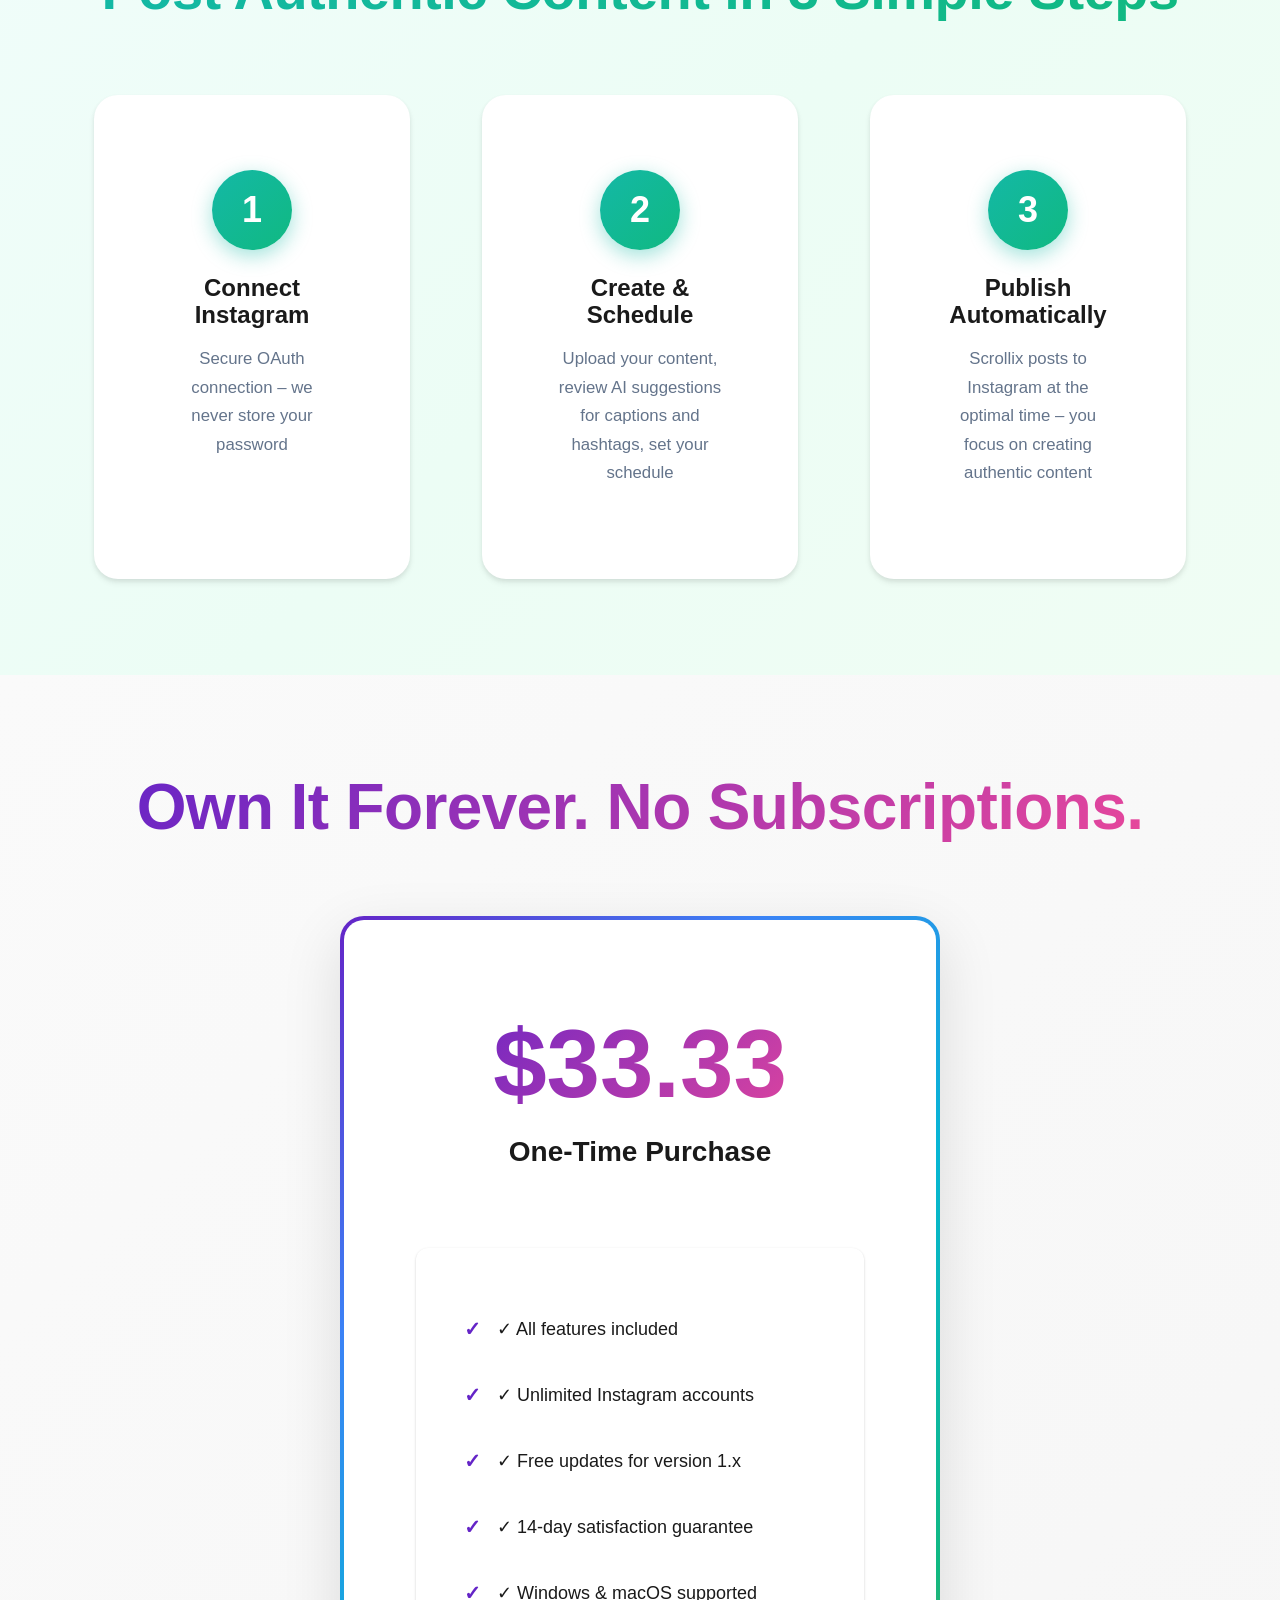
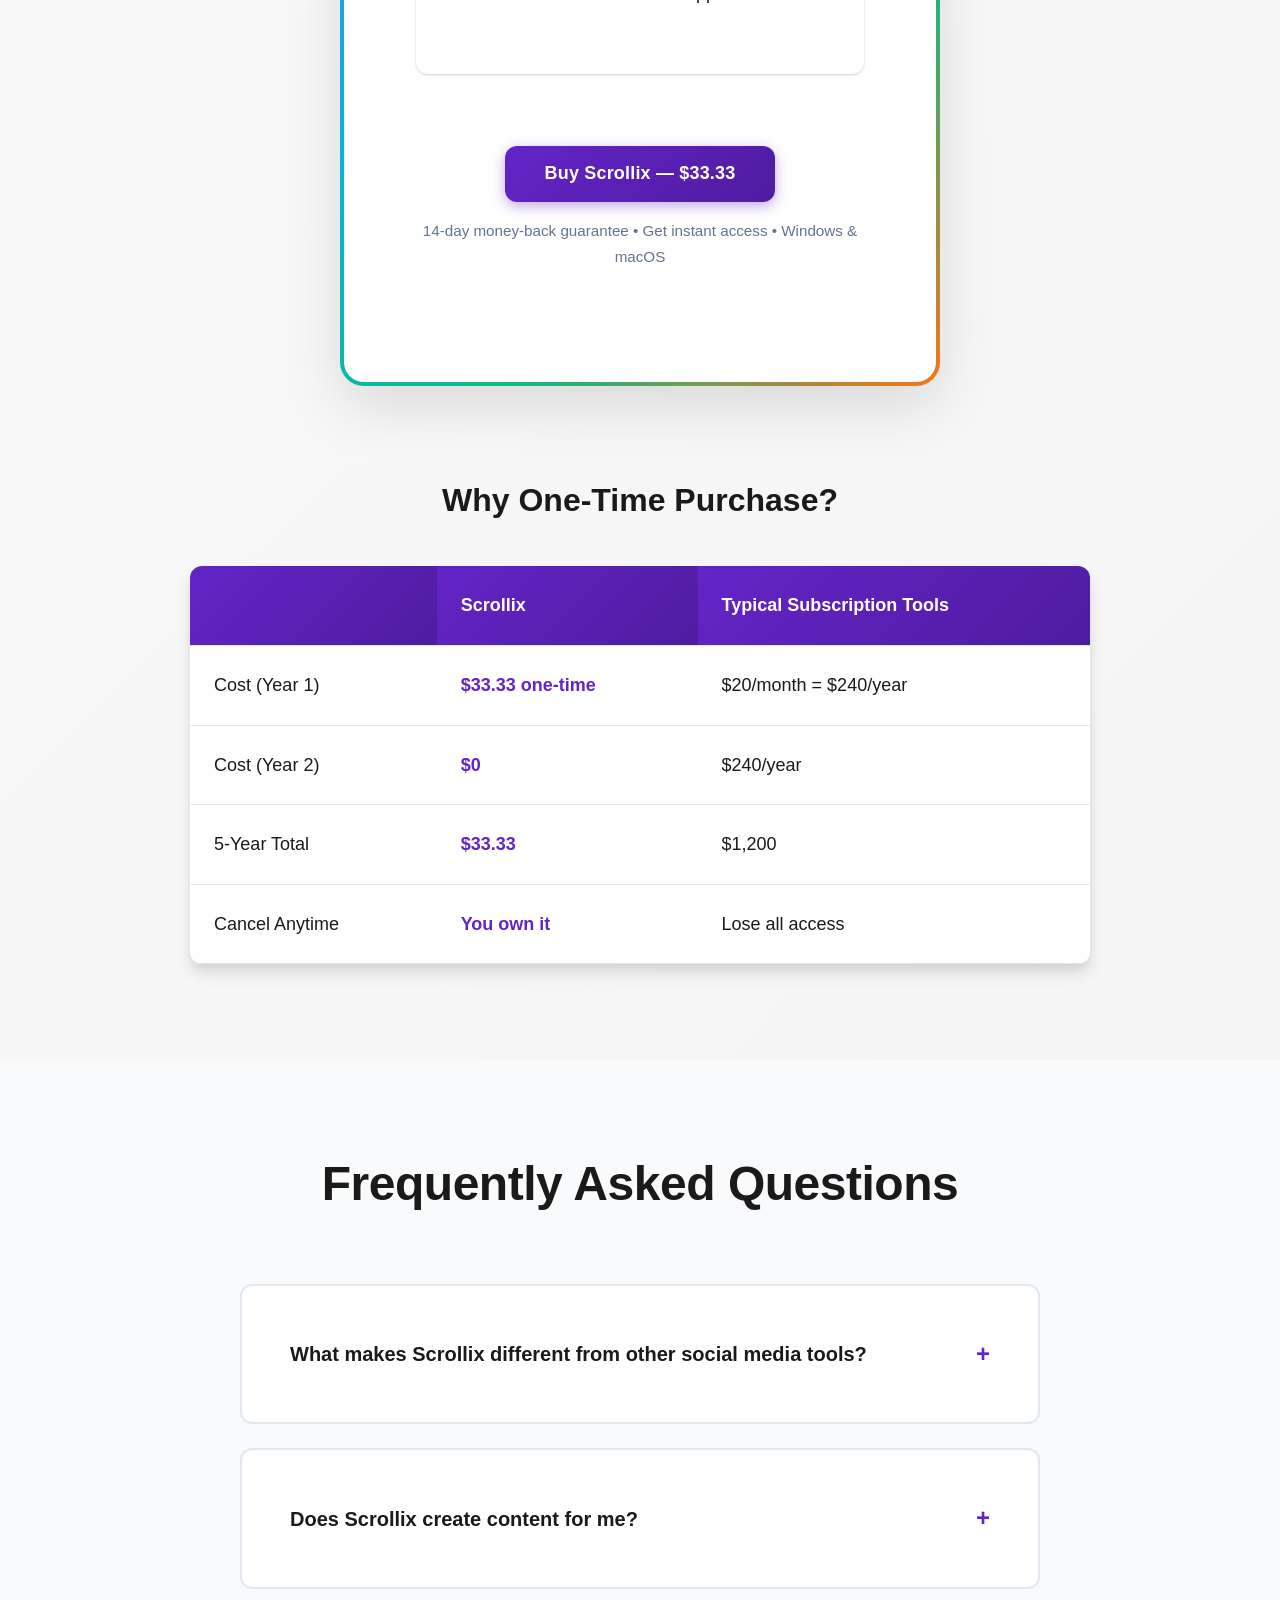
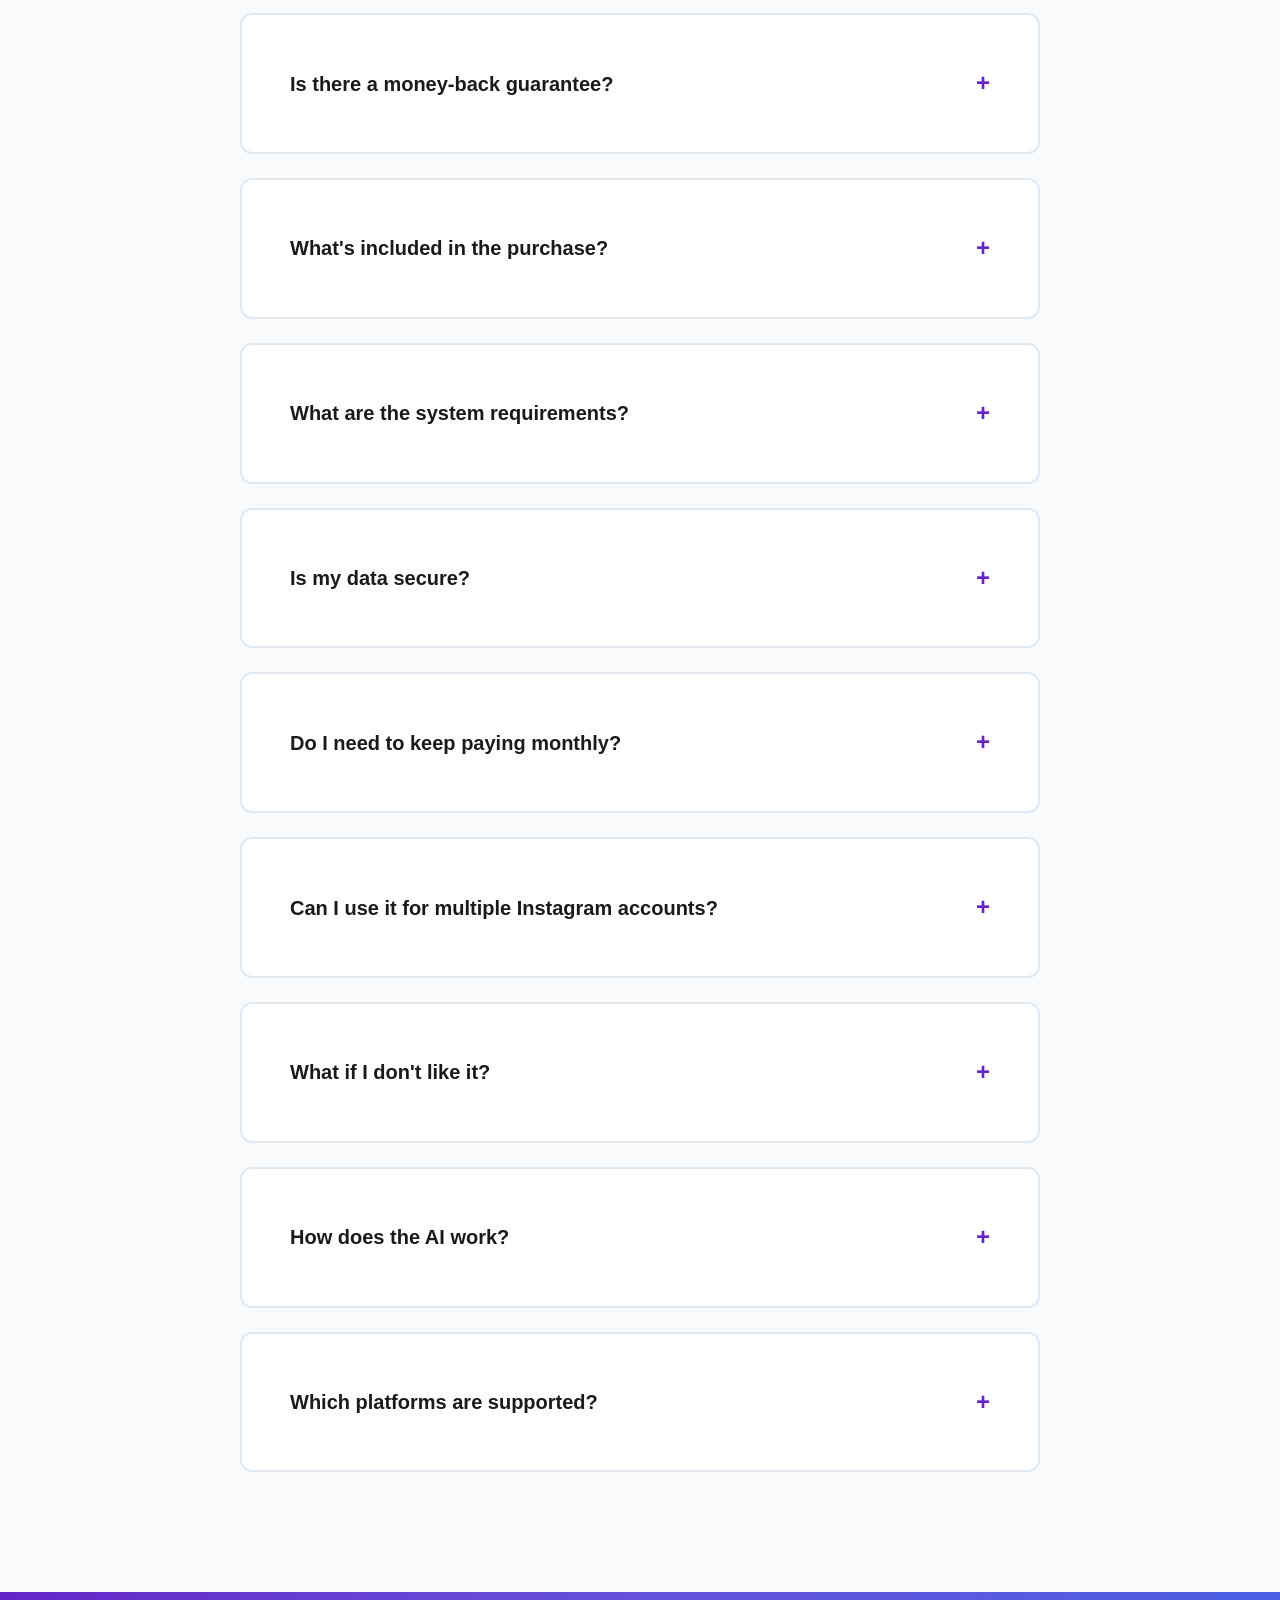
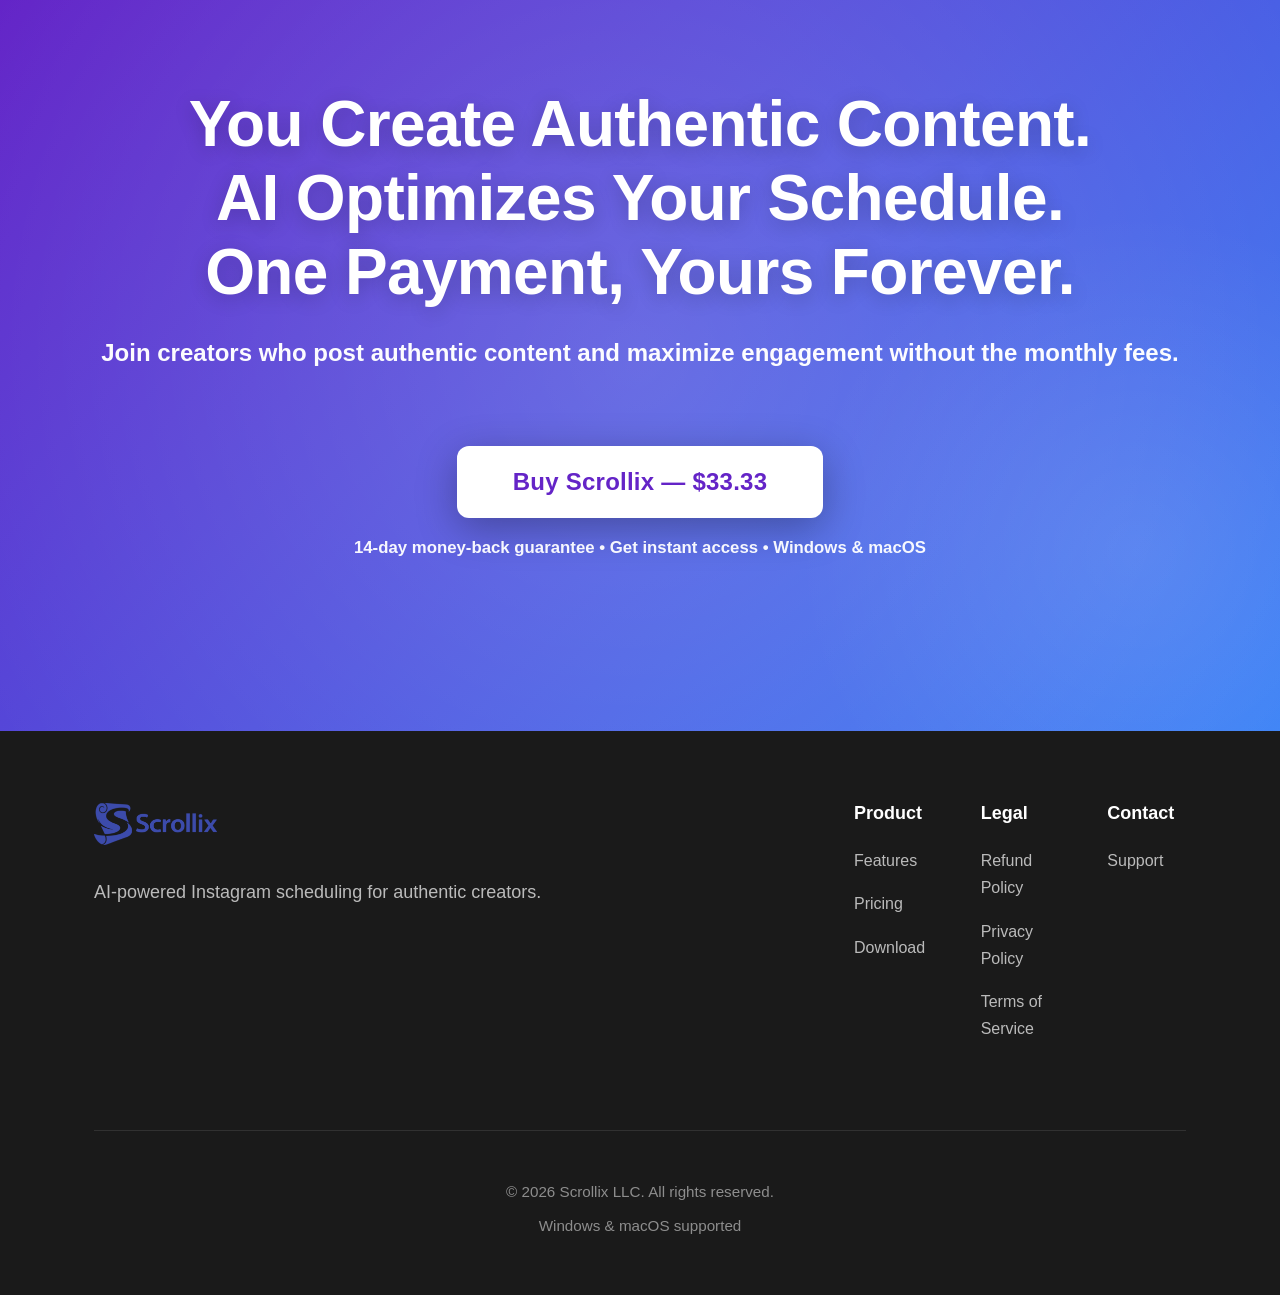
==== commit e6422dc8: "Add dedicated download page, remove homepage download section" ====
--- a/index.html
+++ b/index.html
@@ -6,7 +6,7 @@
 
     <!-- SEO -->
     <title>Scrollix - AI-Powered Instagram Scheduling for Windows & macOS</title>
-    <meta name="description" content="Stop social media burnout. Scrollix handles Instagram scheduling with AI assistance so you can focus on authentic content. One-time purchase, no subscriptions. Windows & macOS.">
+    <meta name="description" content="Stop social media burnout. Scrollix handles Instagram scheduling with AI assistance so you can focus on creating authentic content. One-time purchase, no subscriptions. Windows & macOS.">
 
     <!-- Open Graph -->
     <meta property="og:title" content="Scrollix - Instagram Scheduling for Authentic Creators">
@@ -39,15 +39,15 @@
     <!-- Hero Section -->
     <section class="hero">
         <div class="container">
-            <h1 class="hero-headline">Create Real Content.<br>Let AI Optimize.<br>Pay Once, Own Forever.</h1>
+            <h1 class="hero-headline">Create Authentic Content.<br>Let AI Optimize.<br>Pay Once, Own Forever.</h1>
             <ul class="hero-subheadline">
                 <li>AI suggests optimal posting times, hashtags, and caption ideas</li>
-                <li>You create authentic content your audience loves</li>
+                <li>You create 100% of your content—authentic posts your audience loves</li>
                 <li>No monthly fees, no subscriptions</li>
             </ul>
             <div class="hero-cta">
-                <button class="cta-button hero-button">Buy Scrollix — $33</button>
-                <p class="cta-subtext">14-day money-back guarantee • Get instant access • Windows & macOS</p>
+                <button class="cta-button hero-button">Buy Scrollix — $33.33</button>
+                <p class="cta-subtext">14-day satisfaction guarantee • Get instant access • Windows & macOS</p>
                 <div class="hero-trust-badges">
                     <span class="hero-badge">✓ Code Signed & Verified</span>
                     <span class="hero-badge">✓ Encrypted & Secure</span>
@@ -91,24 +91,29 @@
             <h2>Your AI Assistant for Authentic Instagram Presence</h2>
             <div class="features-grid">
                 <div class="feature-item">
+                    <div class="feature-icon">📅</div>
+                    <h3>Consistent Posting Schedule</h3>
+                    <p>Set your schedule once, and Scrollix handles posting automatically so you can maintain consistency without the daily hassle</p>
+                </div>
+                <div class="feature-item">
                     <div class="feature-icon">✨</div>
                     <h3>AI-Powered Caption Ideas</h3>
-                    <p>AI analyzes your content and generates caption suggestions in various styles, tones, and moods</p>
+                    <p>AI analyzes your content and suggests captions in various styles, tones, and moods—you approve what fits your voice</p>
                 </div>
                 <div class="feature-item">
                     <div class="feature-icon">#️⃣</div>
                     <h3>Best Hashtags</h3>
-                    <p>AI provides the best hashtags to maximize viewership and engagement for each post</p>
-                </div>
-                <div class="feature-item">
-                    <div class="feature-icon">📅</div>
+                    <p>AI provides the best hashtags to maximize viewership and engagement—you choose which ones to use</p>
+                </div>
+                <div class="feature-item">
+                    <div class="feature-icon">🕐</div>
                     <h3>Optimal Posting Times</h3>
-                    <p>AI determines the best times to post each day to maximize your reach and engagement</p>
+                    <p>AI determines the best times to post to maximize your reach and engagement—you decide what works for you</p>
                 </div>
                 <div class="feature-item">
                     <div class="feature-icon">👤</div>
                     <h3>You Stay in Control</h3>
-                    <p>AI suggests, you approve. Your voice, your brand, your authenticity.</p>
+                    <p>AI suggests, you approve. You create 100% of your content. Your voice, your brand, your authenticity.</p>
                 </div>
                 <div class="feature-item">
                     <div class="feature-icon">💰</div>
@@ -127,7 +132,7 @@
     <!-- How It Works Section -->
     <section class="how-it-works">
         <div class="container">
-            <h2>Post Real Content in 3 Simple Steps</h2>
+            <h2>Post Authentic Content in 3 Simple Steps</h2>
             <div class="steps-grid">
                 <div class="step-item">
                     <div class="step-number">1</div>
@@ -137,12 +142,12 @@
                 <div class="step-item">
                     <div class="step-number">2</div>
                     <h3>Create & Schedule</h3>
-                    <p>Upload content, let AI suggest captions and hashtags, set your schedule</p>
+                    <p>Upload your content, review AI suggestions for captions and hashtags, set your schedule</p>
                 </div>
                 <div class="step-item">
                     <div class="step-number">3</div>
                     <h3>Publish Automatically</h3>
-                    <p>Scrollix posts to Instagram at the perfect time – you stay creative</p>
+                    <p>Scrollix posts to Instagram at the optimal time – you focus on creating authentic content</p>
                 </div>
             </div>
         </div>
@@ -153,17 +158,17 @@
         <div class="container">
             <h2>Own It Forever. No Subscriptions.</h2>
             <div class="pricing-card">
-                <div class="price-tag">$33</div>
+                <div class="price-tag">$33.33</div>
                 <p class="price-subtitle">One-Time Purchase</p>
                 <ul class="price-features">
                     <li>✓ All features included</li>
                     <li>✓ Unlimited Instagram accounts</li>
                     <li>✓ Free updates for version 1.x</li>
-                    <li>✓ 14-day money-back guarantee</li>
+                    <li>✓ 14-day satisfaction guarantee</li>
                     <li>✓ Windows & macOS supported</li>
                 </ul>
-                <button class="cta-button pricing-button">Buy Scrollix — $33</button>
-                <p class="cta-subtext">14-day money-back guarantee • Get instant access</p>
+                <button class="cta-button pricing-button">Buy Scrollix — $33.33</button>
+                <p class="cta-subtext">14-day satisfaction guarantee • Get instant access</p>
             </div>
 
             <!-- Comparison Table -->
@@ -180,7 +185,7 @@
                     <tbody>
                         <tr>
                             <td>Cost (Year 1)</td>
-                            <td>$33 one-time</td>
+                            <td>$33.33 one-time</td>
                             <td>$20/month = $240/year</td>
                         </tr>
                         <tr>
@@ -190,7 +195,7 @@
                         </tr>
                         <tr>
                             <td>5-Year Total</td>
-                            <td>$33</td>
+                            <td>$33.33</td>
                             <td>$1,200</td>
                         </tr>
                         <tr>
@@ -211,11 +216,15 @@
             <div class="faq-list">
                 <details class="faq-item">
                     <summary>What makes Scrollix different from other social media tools?</summary>
-                    <p>Scrollix is a one-time purchase desktop app, not a subscription service. AI assists your creativity instead of replacing it. Pay once, own forever.</p>
+                    <p>Scrollix is a one-time purchase desktop app, not a subscription service. AI helps optimize your posting—captions, hashtags, timing—while you create 100% of your authentic content. Pay once, own forever.</p>
+                </details>
+                <details class="faq-item">
+                    <summary>Does Scrollix create content for me?</summary>
+                    <p>No. You create 100% of your content—photos, videos, and captions. Scrollix only assists with scheduling and provides optional AI suggestions that you can review and approve.</p>
                 </details>
                 <details class="faq-item">
                     <summary>Is there a money-back guarantee?</summary>
-                    <p>Yes! We offer a 14-day money-back guarantee. If you're not satisfied, <a href="support.html">contact our support team</a> for a full refund.</p>
+                    <p>Yes — a 14-day Satisfaction Guarantee. If within 14 days Scrollix doesn't work as expected or you hit an issue we can't resolve, <a href="support.html">contact our support team</a> for a full refund.</p>
                 </details>
                 <details class="faq-item">
                     <summary>What's included in the purchase?</summary>
@@ -239,11 +248,11 @@
                 </details>
                 <details class="faq-item">
                     <summary>What if I don't like it?</summary>
-                    <p>We offer a 14-day money-back guarantee. <a href="support.html">Contact our support team</a> for a refund.</p>
+                    <p>You're covered by our 14-day Satisfaction Guarantee. If Scrollix isn't working for you and we can't resolve the issue, <a href="support.html">contact our support team</a> for a refund.</p>
                 </details>
                 <details class="faq-item">
                     <summary>How does the AI work?</summary>
-                    <p>Scrollix uses Google Gemini AI. You provide your own API key for privacy and control.</p>
+                    <p>Scrollix uses Google Gemini AI to analyze your content and suggest captions and hashtags. You provide your own API key for privacy and control. You always review and approve suggestions before scheduling.</p>
                 </details>
                 <details class="faq-item">
                     <summary>Which platforms are supported?</summary>
@@ -256,10 +265,10 @@
     <!-- Final CTA Section -->
     <section class="final-cta">
         <div class="container">
-            <h2>AI Suggests, YOU Create.<br>One Payment, Yours Forever.</h2>
-            <p>Join creators who post authentic content without the monthly fees.</p>
-            <button class="cta-button final-button">Buy Scrollix — $33</button>
-            <p class="cta-subtext">14-day money-back guarantee • Get instant access • Windows & macOS</p>
+            <h2>You Create Authentic Content.<br>AI Optimizes Your Schedule.<br>One Payment, Yours Forever.</h2>
+            <p>Join creators who post authentic content and maximize engagement without the monthly fees.</p>
+            <button class="cta-button final-button">Buy Scrollix — $33.33</button>
+            <p class="cta-subtext">14-day satisfaction guarantee • Get instant access • Windows & macOS</p>
         </div>
     </section>
 
@@ -276,6 +285,7 @@
                         <h4>Product</h4>
                         <a href="#features">Features</a>
                         <a href="#pricing">Pricing</a>
+                        <a href="download.html">Download</a>
                     </div>
                     <div class="footer-column">
                         <h4>Legal</h4>
--- a/assets/css/main.css
+++ b/assets/css/main.css
@@ -948,6 +948,120 @@
     font-size: 1.05rem;
 }
 
+/* Download Section (existing customers) */
+.download-section {
+    padding: var(--spacing-xl) 0;
+    background: var(--color-bg-light);
+    text-align: center;
+}
+
+.download-section h2 {
+    font-size: 2rem;
+    margin-bottom: var(--spacing-sm);
+}
+
+.download-note {
+    max-width: 700px;
+    margin: 0 auto var(--spacing-md);
+    color: var(--color-text-light);
+    font-weight: 500;
+}
+
+.download-note a {
+    color: var(--color-primary);
+    font-weight: 700;
+}
+
+.download-buttons {
+    display: flex;
+    justify-content: center;
+    gap: var(--spacing-md);
+    flex-wrap: wrap;
+}
+
+.download-button {
+    display: inline-block;
+    background: white;
+    color: var(--color-text);
+    border: 2px solid var(--color-border);
+    border-radius: var(--radius-md);
+    padding: 14px 28px;
+    font-size: 1rem;
+    font-weight: 700;
+    text-decoration: none;
+    line-height: 1.4;
+    transition: all 0.2s ease;
+}
+
+a.download-button:hover {
+    border-color: var(--color-primary);
+    color: var(--color-primary);
+    box-shadow: var(--shadow-md);
+    transform: translateY(-2px);
+}
+
+.download-arch {
+    display: block;
+    font-size: 0.85rem;
+    font-weight: 500;
+    color: var(--color-text-light);
+}
+
+.download-disabled {
+    opacity: 0.55;
+    cursor: default;
+}
+
+.download-version {
+    margin-top: var(--spacing-md);
+    font-size: 0.9rem;
+    color: var(--color-text-light);
+}
+
+.download-os-heading {
+    font-size: 1.3rem;
+    margin: var(--spacing-md) 0 var(--spacing-sm);
+}
+
+.arch-help {
+    margin-top: var(--spacing-sm);
+    font-size: 0.9rem;
+    color: var(--color-text-light);
+}
+
+.arch-help-trigger {
+    position: relative;
+    color: var(--color-primary);
+    font-weight: 700;
+    cursor: help;
+    text-decoration: underline dotted;
+}
+
+.arch-help-tooltip {
+    display: none;
+    position: absolute;
+    bottom: 130%;
+    left: 50%;
+    transform: translateX(-50%);
+    width: 320px;
+    max-width: 90vw;
+    background: var(--color-text);
+    color: white;
+    text-align: left;
+    font-size: 0.85rem;
+    font-weight: 400;
+    line-height: 1.5;
+    border-radius: var(--radius-md);
+    padding: 14px 16px;
+    box-shadow: var(--shadow-md);
+    z-index: 10;
+}
+
+.arch-help-trigger:hover .arch-help-tooltip,
+.arch-help-trigger:focus .arch-help-tooltip {
+    display: block;
+}
+
 /* Footer */
 .footer {
     background: var(--color-text);
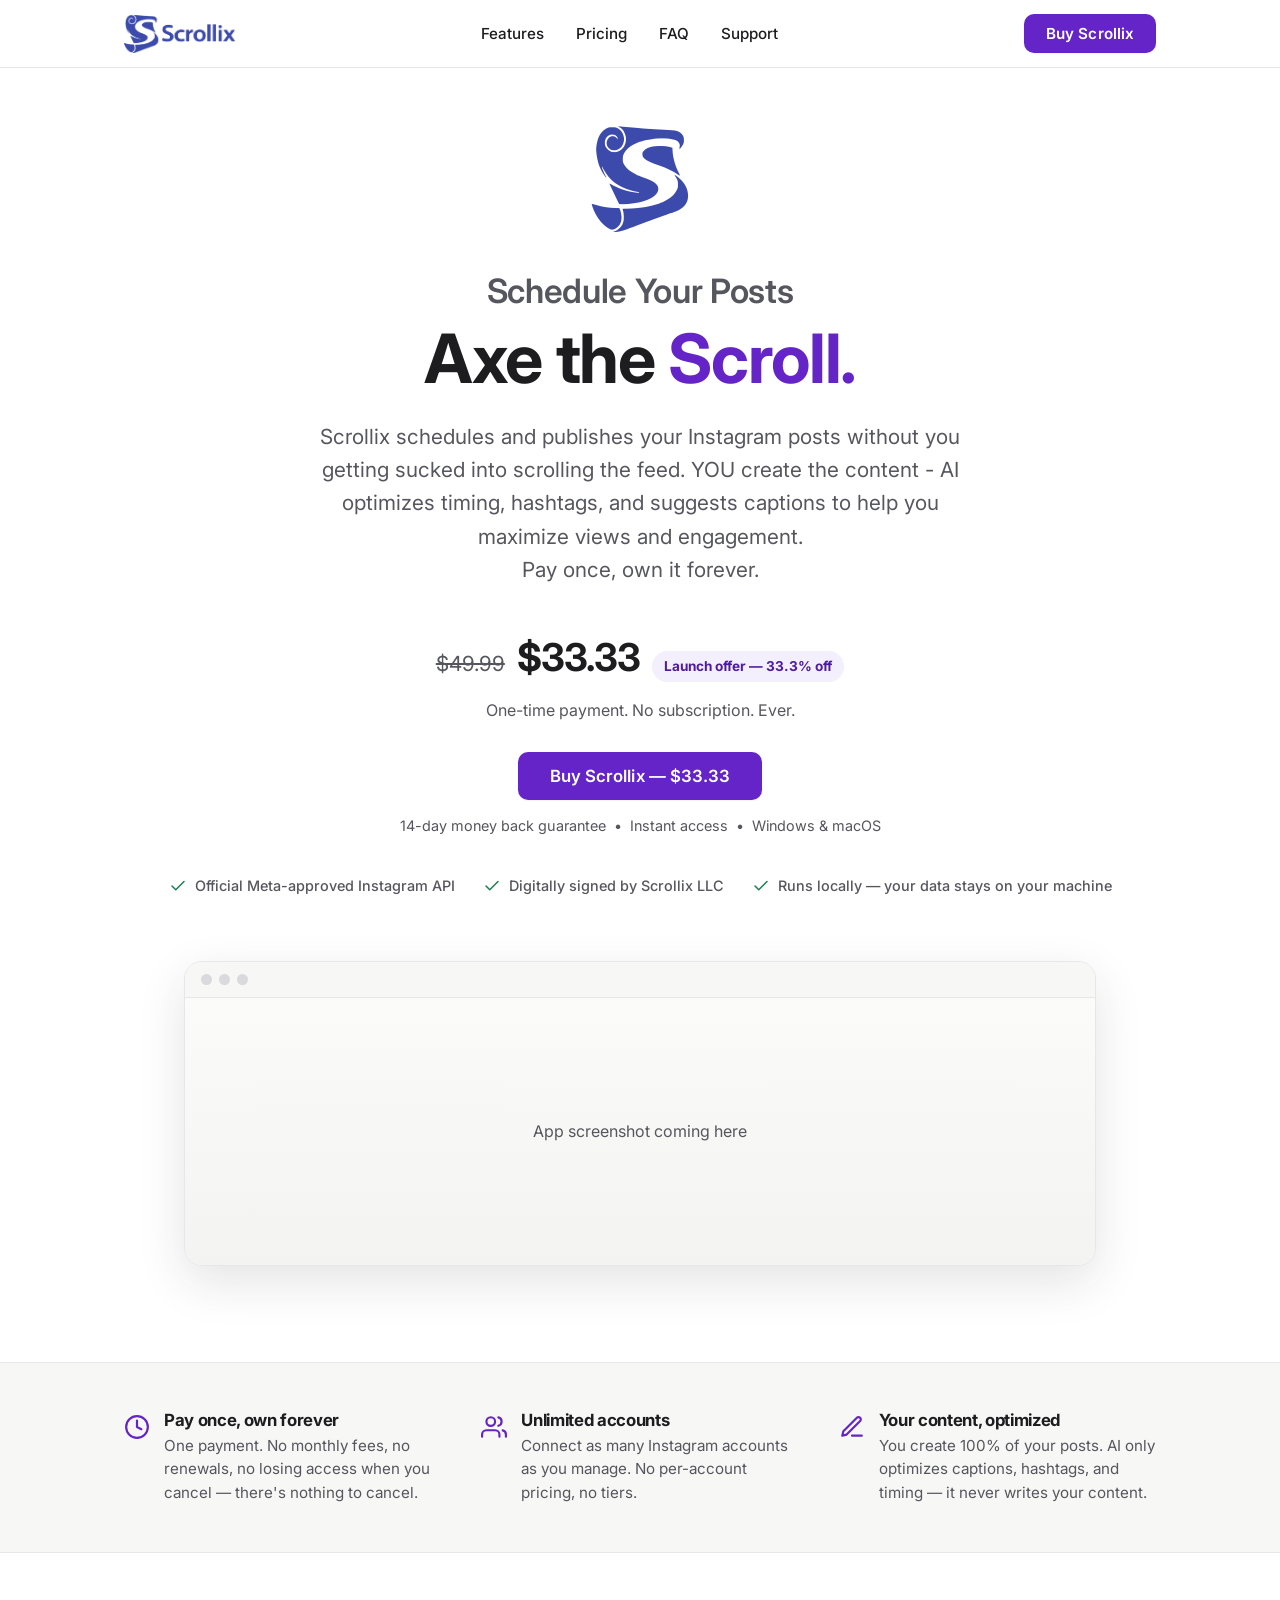
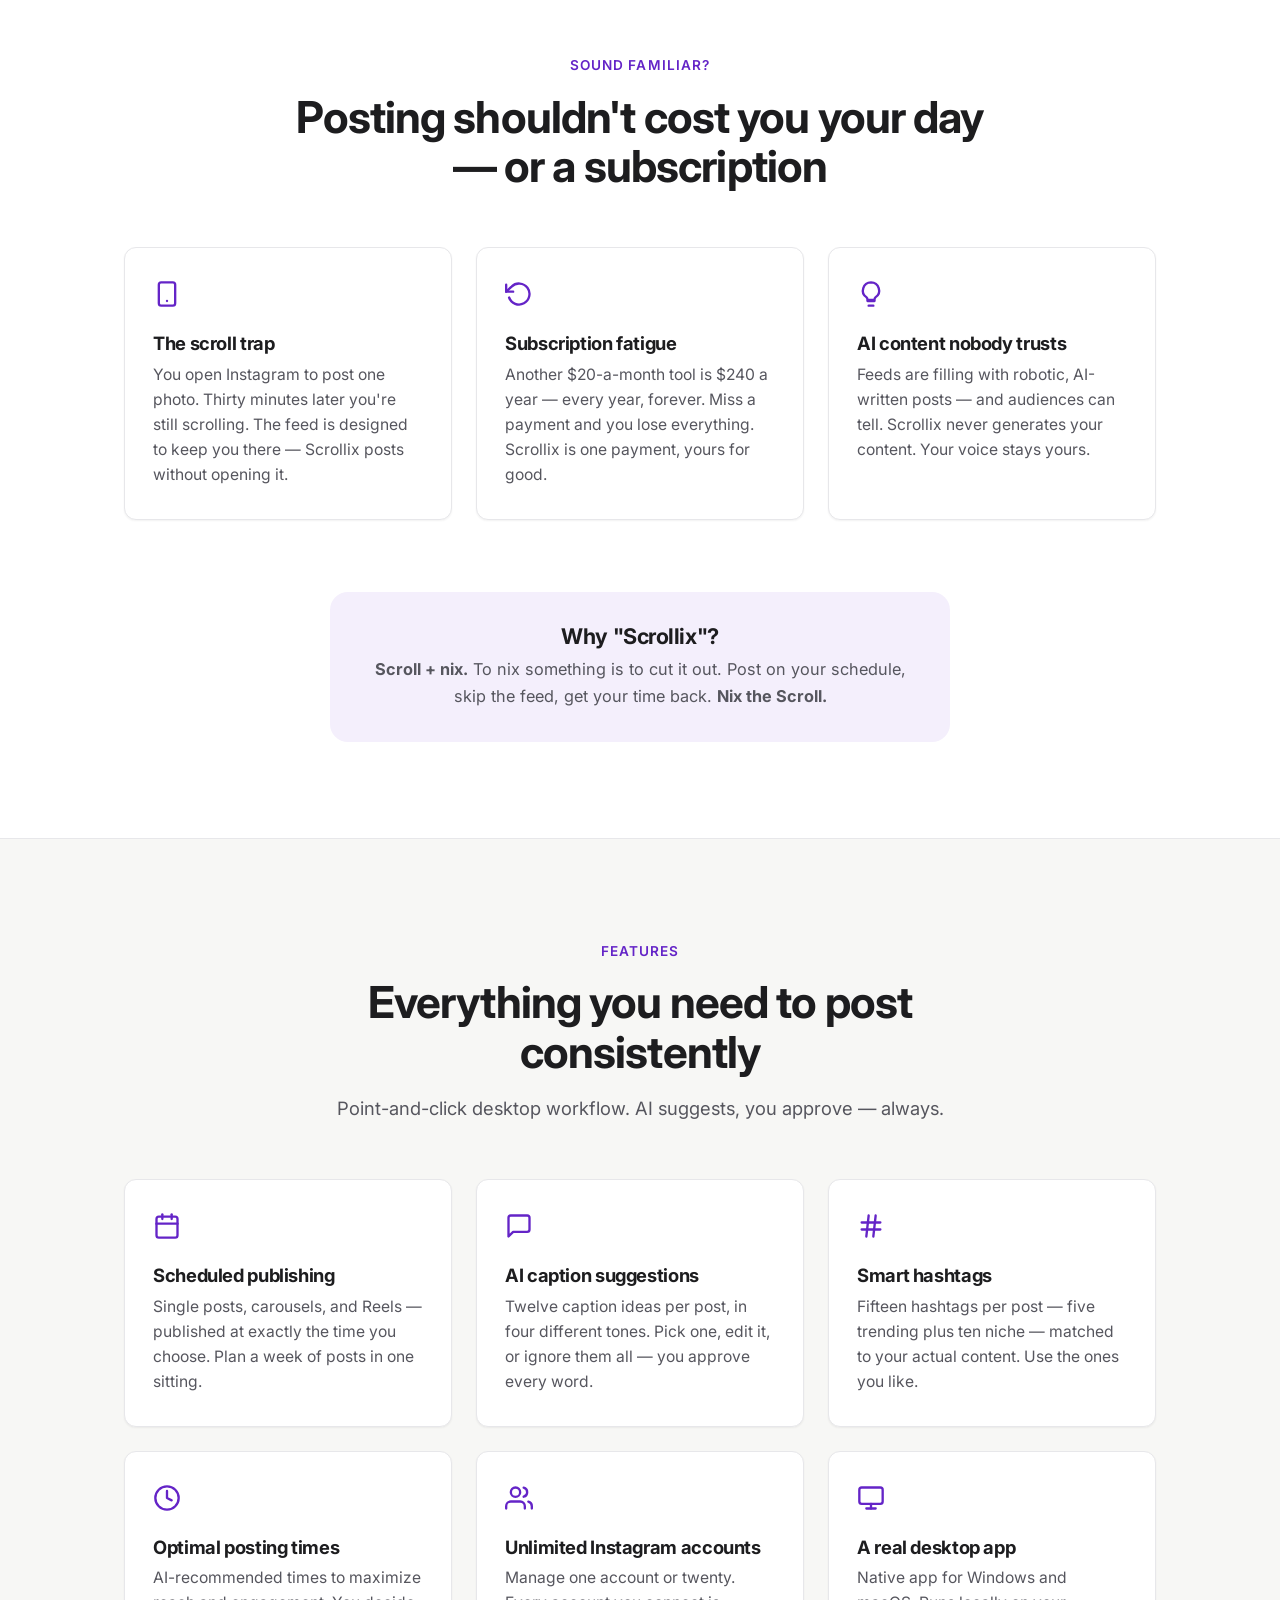
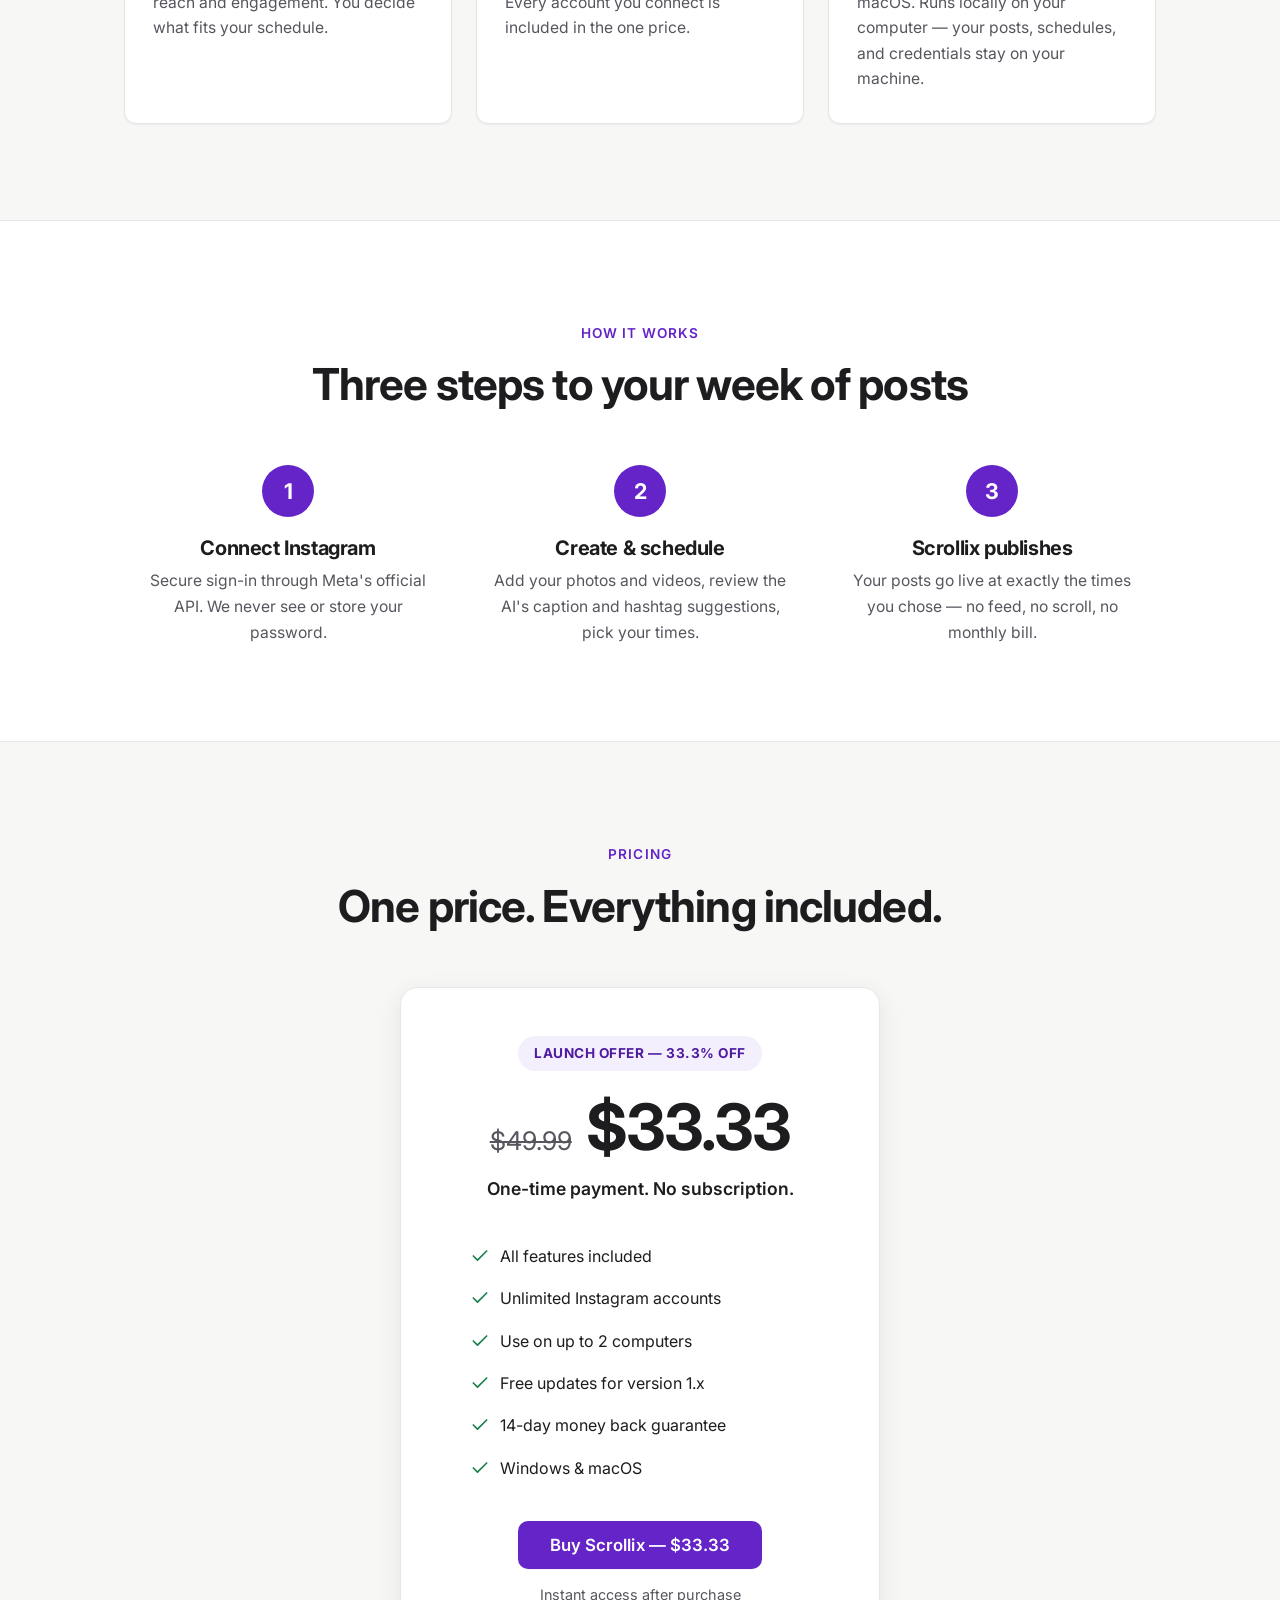
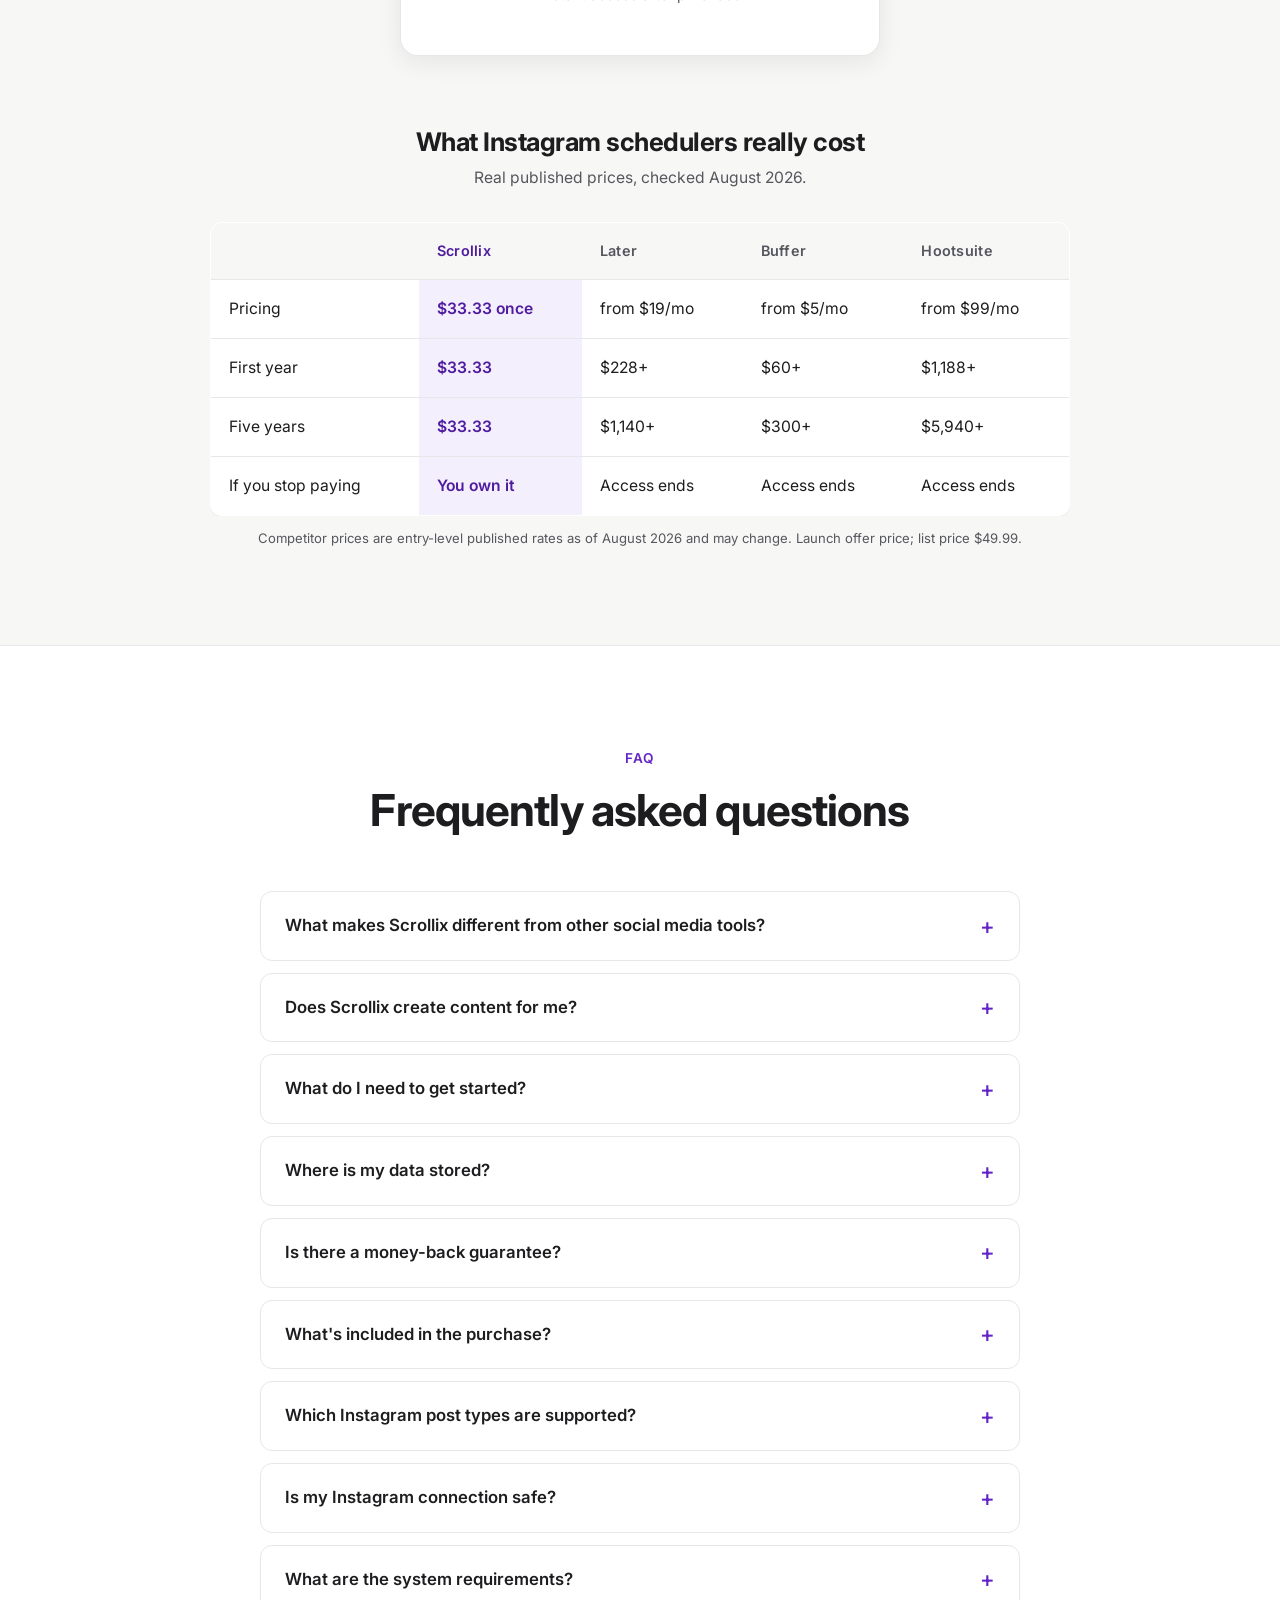
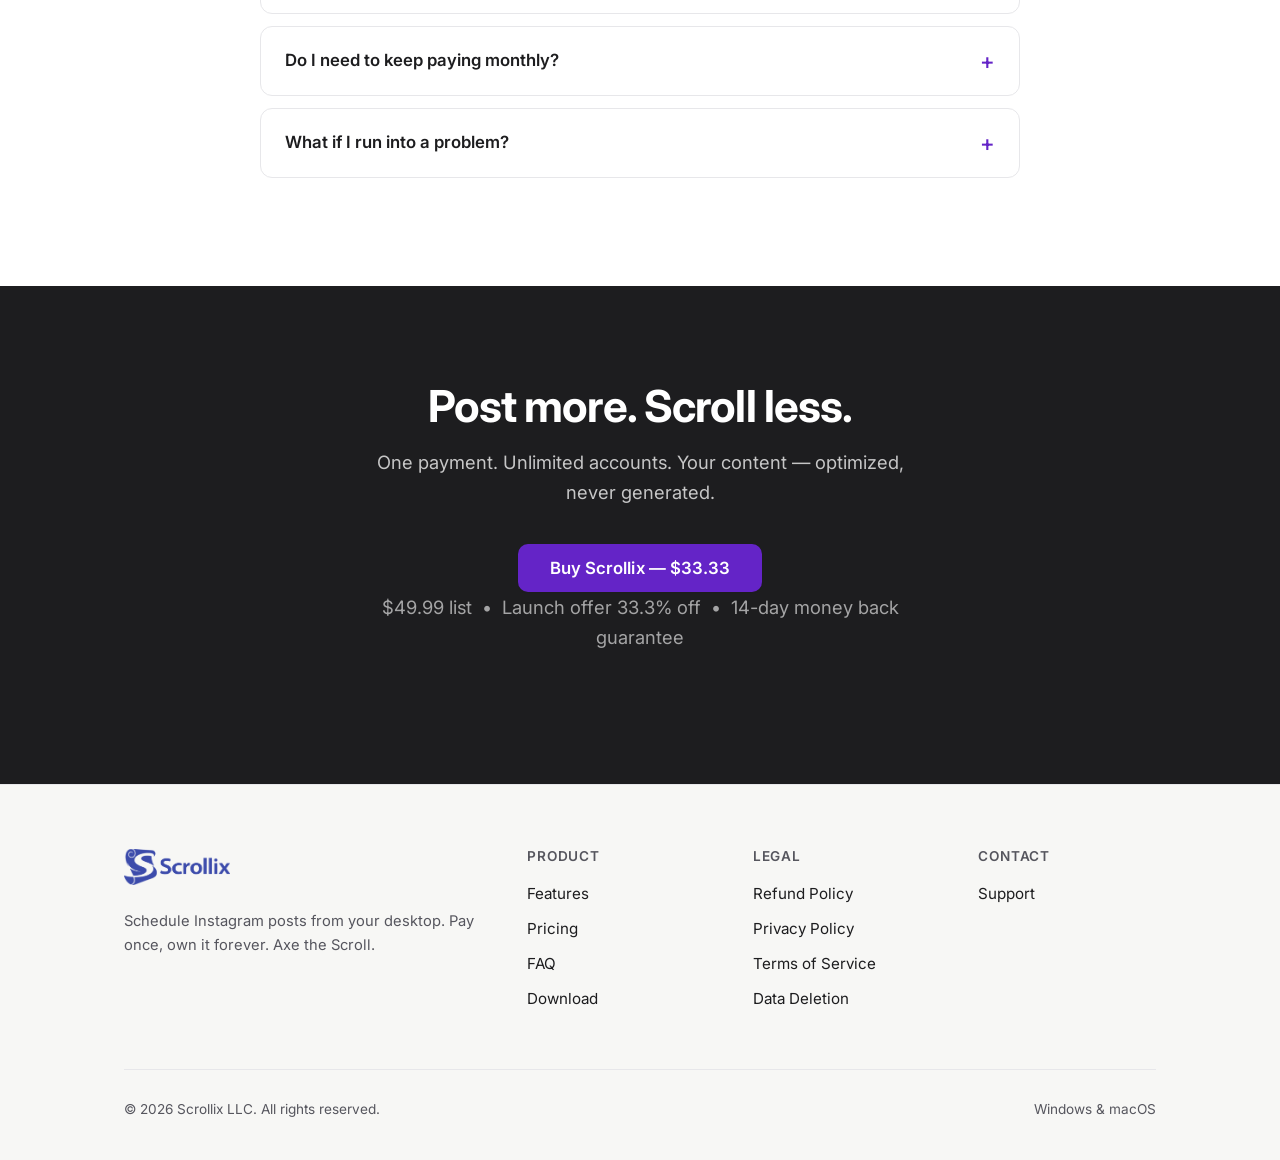
==== commit 7b2a66a2: "Full site redesign: 'Confident Professional' design system + strategy-aligned copy - New design syst" ====
--- a/index.html
+++ b/index.html
@@ -4,21 +4,30 @@
     <meta charset="UTF-8">
     <meta name="viewport" content="width=device-width, initial-scale=1.0">
 
+    <!-- Meta (Facebook) domain verification - Scrollix LLC business portfolio -->
+    <meta name="facebook-domain-verification" content="7tjs8yyzyrixu0jnr6jkttcudvkfzd" />
+
     <!-- SEO -->
-    <title>Scrollix - AI-Powered Instagram Scheduling for Windows & macOS</title>
-    <meta name="description" content="Stop social media burnout. Scrollix handles Instagram scheduling with AI assistance so you can focus on creating authentic content. One-time purchase, no subscriptions. Windows & macOS.">
+    <title>Scrollix — Schedule Instagram Posts from Your Desktop. Pay Once.</title>
+    <meta name="description" content="Axe the scroll. Scrollix schedules and publishes your Instagram posts from your Windows or Mac desktop. You create the content — AI optimizes captions, hashtags, and timing. One-time purchase, no subscription.">
 
     <!-- Open Graph -->
-    <meta property="og:title" content="Scrollix - Instagram Scheduling for Authentic Creators">
-    <meta property="og:description" content="AI-powered scheduling that respects your creativity. Pay once, own forever.">
-    <meta property="og:image" content="https://scrollix.app/assets/images/og-image.jpg">
+    <meta property="og:title" content="Scrollix — Axe the Scroll">
+    <meta property="og:description" content="Schedule Instagram posts from your desktop. Your content, AI-optimized. Pay once, own it forever.">
+    <meta property="og:image" content="https://scrollix.app/Scrollix_ICON_1024.jpg">
     <meta property="og:url" content="https://scrollix.app">
+    <meta property="og:type" content="website">
 
     <!-- Favicon -->
     <link rel="icon" href="assets/images/Scrollix_LOGO_Transparent.png">
 
+    <!-- Fonts -->
+    <link rel="preconnect" href="https://fonts.googleapis.com">
+    <link rel="preconnect" href="https://fonts.gstatic.com" crossorigin>
+    <link href="https://fonts.googleapis.com/css2?family=Inter:wght@400;500;600;700&display=swap" rel="stylesheet">
+
     <!-- Styles -->
-    <link rel="stylesheet" href="assets/css/main.css">
+    <link rel="stylesheet" href="assets/css/redesign.css">
 </head>
 <body>
     <!-- Navigation -->
@@ -30,245 +39,342 @@
             <div class="nav-links">
                 <a href="#features">Features</a>
                 <a href="#pricing">Pricing</a>
+                <a href="#faq">FAQ</a>
                 <a href="support.html">Support</a>
             </div>
             <button class="cta-button nav-cta">Buy Scrollix</button>
         </div>
     </nav>
 
-    <!-- Hero Section -->
+    <!-- Hero -->
     <section class="hero">
         <div class="container">
-            <h1 class="hero-headline">Create Authentic Content.<br>Let AI Optimize.<br>Pay Once, Own Forever.</h1>
-            <ul class="hero-subheadline">
-                <li>AI suggests optimal posting times, hashtags, and caption ideas</li>
-                <li>You create 100% of your content—authentic posts your audience loves</li>
-                <li>No monthly fees, no subscriptions</li>
-            </ul>
-            <div class="hero-cta">
-                <button class="cta-button hero-button">Buy Scrollix — $33.33</button>
-                <p class="cta-subtext">14-day satisfaction guarantee • Get instant access • Windows & macOS</p>
-                <div class="hero-trust-badges">
-                    <span class="hero-badge">✓ Code Signed & Verified</span>
-                    <span class="hero-badge">✓ Encrypted & Secure</span>
-                    <span class="hero-badge">✓ Trusted Authentication</span>
-                </div>
-            </div>
-            <div class="hero-image">
-                <!-- TODO PHASE 1: Add hero screenshot -->
-                <div class="placeholder-image">App Screenshot Here</div>
-            </div>
-        </div>
-    </section>
-
-    <!-- The Problem Section -->
-    <section class="problem-section">
-        <div class="container">
-            <h2>Social Media Management<br>Shouldn't Drain You</h2>
+            <img class="hero-icon" src="assets/images/Scrollix_ICON.png" alt="Scrollix icon" width="128" height="128">
+            <h1><span class="hero-pre">Schedule Your Posts</span>Axe the <span class="accent">Scroll.</span></h1>
+            <p class="hero-subheadline">
+                Scrollix schedules and publishes your Instagram posts without you getting sucked into scrolling the feed.
+                YOU create the content - AI optimizes timing, hashtags, and suggests captions to help you maximize views and engagement.<br>
+                Pay once, own it forever.
+            </p>
+
+            <div class="hero-price-row">
+                <span class="price-was">$49.99</span>
+                <span class="price-now">$33.33</span>
+                <span class="price-off">Launch offer — 33.3% off</span>
+            </div>
+            <p class="hero-price-note">One-time payment. No subscription. Ever.</p>
+
+            <button class="cta-button hero-button">Buy Scrollix — $33.33</button>
+            <p class="cta-subtext">14-day money back guarantee &nbsp;•&nbsp; Instant access &nbsp;•&nbsp; Windows &amp; macOS</p>
+            <p class="mobile-note">Scrollix is a desktop app — buy now, then install on your Windows or Mac computer.</p>
+
+            <div class="hero-trust">
+                <span class="trust-item">
+                    <svg viewBox="0 0 24 24" fill="none" stroke="currentColor" stroke-width="2" stroke-linecap="round" stroke-linejoin="round"><path d="M20 6L9 17l-5-5"/></svg>
+                    Official Meta-approved Instagram API
+                </span>
+                <span class="trust-item">
+                    <svg viewBox="0 0 24 24" fill="none" stroke="currentColor" stroke-width="2" stroke-linecap="round" stroke-linejoin="round"><path d="M20 6L9 17l-5-5"/></svg>
+                    Digitally signed by Scrollix LLC
+                </span>
+                <span class="trust-item">
+                    <svg viewBox="0 0 24 24" fill="none" stroke="currentColor" stroke-width="2" stroke-linecap="round" stroke-linejoin="round"><path d="M20 6L9 17l-5-5"/></svg>
+                    Runs locally — your data stays on your machine
+                </span>
+            </div>
+        </div>
+
+        <div class="hero-shot">
+            <div class="window-frame">
+                <div class="window-bar">
+                    <span class="window-dot"></span><span class="window-dot"></span><span class="window-dot"></span>
+                </div>
+                <!-- HERO SCREENSHOT: replace this placeholder div with
+                     <img src="assets/images/hero-screenshot.png" alt="Scrollix desktop app — scheduling an Instagram post"> -->
+                <div class="window-body shot-placeholder">App screenshot coming here</div>
+            </div>
+        </div>
+        <div class="hero-bottom"></div>
+    </section>
+
+    <!-- The three closers -->
+    <section class="closers">
+        <div class="container">
+            <div class="closers-grid">
+                <div class="closer-item">
+                    <svg viewBox="0 0 24 24" fill="none" stroke="currentColor" stroke-width="2" stroke-linecap="round" stroke-linejoin="round"><circle cx="12" cy="12" r="10"/><path d="M12 6v6l4 2"/></svg>
+                    <div>
+                        <h3>Pay once, own forever</h3>
+                        <p>One payment. No monthly fees, no renewals, no losing access when you cancel — there's nothing to cancel.</p>
+                    </div>
+                </div>
+                <div class="closer-item">
+                    <svg viewBox="0 0 24 24" fill="none" stroke="currentColor" stroke-width="2" stroke-linecap="round" stroke-linejoin="round"><path d="M17 21v-2a4 4 0 00-4-4H5a4 4 0 00-4 4v2"/><circle cx="9" cy="7" r="4"/><path d="M23 21v-2a4 4 0 00-3-3.87"/><path d="M16 3.13a4 4 0 010 7.75"/></svg>
+                    <div>
+                        <h3>Unlimited accounts</h3>
+                        <p>Connect as many Instagram accounts as you manage. No per-account pricing, no tiers.</p>
+                    </div>
+                </div>
+                <div class="closer-item">
+                    <svg viewBox="0 0 24 24" fill="none" stroke="currentColor" stroke-width="2" stroke-linecap="round" stroke-linejoin="round"><path d="M12 20h9"/><path d="M16.5 3.5a2.121 2.121 0 013 3L7 19l-4 1 1-4L16.5 3.5z"/></svg>
+                    <div>
+                        <h3>Your content, optimized</h3>
+                        <p>You create 100% of your posts. AI only optimizes captions, hashtags, and timing — it never writes your content.</p>
+                    </div>
+                </div>
+            </div>
+        </div>
+    </section>
+
+    <!-- Problem section -->
+    <section class="section">
+        <div class="container">
+            <div class="section-heading">
+                <span class="kicker">Sound familiar?</span>
+                <h2>Posting shouldn't cost you your day — or a subscription</h2>
+            </div>
             <div class="problem-grid">
-                <div class="problem-item">
-                    <div class="problem-icon">😓</div>
-                    <h3>Burnout</h3>
-                    <p>Constantly creating, scheduling, and optimizing posts. The endless cycle of content management drains your energy and creativity. When does it end?</p>
-                </div>
-                <div class="problem-item">
-                    <div class="problem-icon">🤖</div>
-                    <h3>Inauthentic Content</h3>
-                    <p>AI tools promise to help but end up creating generic, robotic posts that don't sound like you. Your audience can tell the difference.</p>
-                </div>
-                <div class="problem-item">
-                    <div class="problem-icon">💸</div>
-                    <h3>Subscription Fatigue</h3>
-                    <p>Another monthly fee for yet another tool you barely use. The costs add up while you lose access the moment you cancel.</p>
-                </div>
-            </div>
-        </div>
-    </section>
-
-    <!-- Features Section -->
-    <section id="features" class="features-section">
-        <div class="container">
-            <h2>Your AI Assistant for Authentic Instagram Presence</h2>
+                <div class="card">
+                    <svg viewBox="0 0 24 24" fill="none" stroke="currentColor" stroke-width="2" stroke-linecap="round" stroke-linejoin="round"><rect x="5" y="2" width="14" height="20" rx="2"/><path d="M12 18h.01"/></svg>
+                    <h3>The scroll trap</h3>
+                    <p>You open Instagram to post one photo. Thirty minutes later you're still scrolling. The feed is designed to keep you there — Scrollix posts without opening it.</p>
+                </div>
+                <div class="card">
+                    <svg viewBox="0 0 24 24" fill="none" stroke="currentColor" stroke-width="2" stroke-linecap="round" stroke-linejoin="round"><path d="M1 4v6h6"/><path d="M3.51 15a9 9 0 102.13-9.36L1 10"/></svg>
+                    <h3>Subscription fatigue</h3>
+                    <p>Another $20-a-month tool is $240 a year — every year, forever. Miss a payment and you lose everything. Scrollix is one payment, yours for good.</p>
+                </div>
+                <div class="card">
+                    <svg viewBox="0 0 24 24" fill="none" stroke="currentColor" stroke-width="2" stroke-linecap="round" stroke-linejoin="round"><path d="M9 18h6"/><path d="M10 22h4"/><path d="M12 2a7 7 0 00-4 12.7c.6.5 1 1.4 1 2.3h6c0-.9.4-1.8 1-2.3A7 7 0 0012 2z"/></svg>
+                    <h3>AI content nobody trusts</h3>
+                    <p>Feeds are filling with robotic, AI-written posts — and audiences can tell. Scrollix never generates your content. Your voice stays yours.</p>
+                </div>
+            </div>
+
+            <div class="brand-note">
+                <h3>Why "Scrollix"?</h3>
+                <p><strong>Scroll + nix.</strong> To nix something is to cut it out. Post on your schedule, skip the feed, get your time back. <strong>Nix the Scroll.</strong></p>
+            </div>
+        </div>
+    </section>
+
+    <!-- Features -->
+    <section id="features" class="section section-alt">
+        <div class="container">
+            <div class="section-heading">
+                <span class="kicker">Features</span>
+                <h2>Everything you need to post consistently</h2>
+                <p>Point-and-click desktop workflow. AI suggests, you approve — always.</p>
+            </div>
             <div class="features-grid">
-                <div class="feature-item">
-                    <div class="feature-icon">📅</div>
-                    <h3>Consistent Posting Schedule</h3>
-                    <p>Set your schedule once, and Scrollix handles posting automatically so you can maintain consistency without the daily hassle</p>
-                </div>
-                <div class="feature-item">
-                    <div class="feature-icon">✨</div>
-                    <h3>AI-Powered Caption Ideas</h3>
-                    <p>AI analyzes your content and suggests captions in various styles, tones, and moods—you approve what fits your voice</p>
-                </div>
-                <div class="feature-item">
-                    <div class="feature-icon">#️⃣</div>
-                    <h3>Best Hashtags</h3>
-                    <p>AI provides the best hashtags to maximize viewership and engagement—you choose which ones to use</p>
-                </div>
-                <div class="feature-item">
-                    <div class="feature-icon">🕐</div>
-                    <h3>Optimal Posting Times</h3>
-                    <p>AI determines the best times to post to maximize your reach and engagement—you decide what works for you</p>
-                </div>
-                <div class="feature-item">
-                    <div class="feature-icon">👤</div>
-                    <h3>You Stay in Control</h3>
-                    <p>AI suggests, you approve. You create 100% of your content. Your voice, your brand, your authenticity.</p>
-                </div>
-                <div class="feature-item">
-                    <div class="feature-icon">💰</div>
-                    <h3>One-Time Purchase</h3>
-                    <p>Pay once, own forever. No subscriptions, no recurring fees.</p>
-                </div>
-                <div class="feature-item">
-                    <div class="feature-icon">🖥️</div>
-                    <h3>Native Desktop App</h3>
-                    <p>Built for Windows and macOS. Fast, beautiful, and feels right at home.</p>
-                </div>
-            </div>
-        </div>
-    </section>
-
-    <!-- How It Works Section -->
-    <section class="how-it-works">
-        <div class="container">
-            <h2>Post Authentic Content in 3 Simple Steps</h2>
+                <div class="card">
+                    <svg viewBox="0 0 24 24" fill="none" stroke="currentColor" stroke-width="2" stroke-linecap="round" stroke-linejoin="round"><rect x="3" y="4" width="18" height="18" rx="2"/><path d="M16 2v4"/><path d="M8 2v4"/><path d="M3 10h18"/></svg>
+                    <h3>Scheduled publishing</h3>
+                    <p>Single posts, carousels, and Reels — published at exactly the time you choose. Plan a week of posts in one sitting.</p>
+                </div>
+                <div class="card">
+                    <svg viewBox="0 0 24 24" fill="none" stroke="currentColor" stroke-width="2" stroke-linecap="round" stroke-linejoin="round"><path d="M21 15a2 2 0 01-2 2H7l-4 4V5a2 2 0 012-2h14a2 2 0 012 2z"/></svg>
+                    <h3>AI caption suggestions</h3>
+                    <p>Twelve caption ideas per post, in four different tones. Pick one, edit it, or ignore them all — you approve every word.</p>
+                </div>
+                <div class="card">
+                    <svg viewBox="0 0 24 24" fill="none" stroke="currentColor" stroke-width="2" stroke-linecap="round" stroke-linejoin="round"><path d="M4 9h16"/><path d="M4 15h16"/><path d="M10 3L8 21"/><path d="M16 3l-2 18"/></svg>
+                    <h3>Smart hashtags</h3>
+                    <p>Fifteen hashtags per post — five trending plus ten niche — matched to your actual content. Use the ones you like.</p>
+                </div>
+                <div class="card">
+                    <svg viewBox="0 0 24 24" fill="none" stroke="currentColor" stroke-width="2" stroke-linecap="round" stroke-linejoin="round"><circle cx="12" cy="12" r="10"/><path d="M12 6v6l4 2"/></svg>
+                    <h3>Optimal posting times</h3>
+                    <p>AI-recommended times to maximize reach and engagement. You decide what fits your schedule.</p>
+                </div>
+                <div class="card">
+                    <svg viewBox="0 0 24 24" fill="none" stroke="currentColor" stroke-width="2" stroke-linecap="round" stroke-linejoin="round"><path d="M17 21v-2a4 4 0 00-4-4H5a4 4 0 00-4 4v2"/><circle cx="9" cy="7" r="4"/><path d="M23 21v-2a4 4 0 00-3-3.87"/><path d="M16 3.13a4 4 0 010 7.75"/></svg>
+                    <h3>Unlimited Instagram accounts</h3>
+                    <p>Manage one account or twenty. Every account you connect is included in the one price.</p>
+                </div>
+                <div class="card">
+                    <svg viewBox="0 0 24 24" fill="none" stroke="currentColor" stroke-width="2" stroke-linecap="round" stroke-linejoin="round"><rect x="2" y="3" width="20" height="14" rx="2"/><path d="M8 21h8"/><path d="M12 17v4"/></svg>
+                    <h3>A real desktop app</h3>
+                    <p>Native app for Windows and macOS. Runs locally on your computer — your posts, schedules, and credentials stay on your machine.</p>
+                </div>
+            </div>
+        </div>
+    </section>
+
+    <!-- How it works -->
+    <section class="section">
+        <div class="container">
+            <div class="section-heading">
+                <span class="kicker">How it works</span>
+                <h2>Three steps to your week of posts</h2>
+            </div>
             <div class="steps-grid">
                 <div class="step-item">
                     <div class="step-number">1</div>
                     <h3>Connect Instagram</h3>
-                    <p>Secure OAuth connection – we never store your password</p>
+                    <p>Secure sign-in through Meta's official API. We never see or store your password.</p>
                 </div>
                 <div class="step-item">
                     <div class="step-number">2</div>
-                    <h3>Create & Schedule</h3>
-                    <p>Upload your content, review AI suggestions for captions and hashtags, set your schedule</p>
+                    <h3>Create &amp; schedule</h3>
+                    <p>Add your photos and videos, review the AI's caption and hashtag suggestions, pick your times.</p>
                 </div>
                 <div class="step-item">
                     <div class="step-number">3</div>
-                    <h3>Publish Automatically</h3>
-                    <p>Scrollix posts to Instagram at the optimal time – you focus on creating authentic content</p>
-                </div>
-            </div>
-        </div>
-    </section>
-
-    <!-- Pricing Section -->
-    <section id="pricing" class="pricing-section">
-        <div class="container">
-            <h2>Own It Forever. No Subscriptions.</h2>
+                    <h3>Scrollix publishes</h3>
+                    <p>Your posts go live at exactly the times you chose — no feed, no scroll, no monthly bill.</p>
+                </div>
+            </div>
+        </div>
+    </section>
+
+    <!-- Pricing -->
+    <section id="pricing" class="section section-alt">
+        <div class="container">
+            <div class="section-heading">
+                <span class="kicker">Pricing</span>
+                <h2>One price. Everything included.</h2>
+            </div>
+
             <div class="pricing-card">
-                <div class="price-tag">$33.33</div>
-                <p class="price-subtitle">One-Time Purchase</p>
+                <span class="pricing-badge">Launch offer — 33.3% off</span>
+                <div class="pricing-price-row">
+                    <span class="pricing-was">$49.99</span>
+                    <span class="pricing-now">$33.33</span>
+                </div>
+                <p class="pricing-model">One-time payment. No subscription.</p>
                 <ul class="price-features">
-                    <li>✓ All features included</li>
-                    <li>✓ Unlimited Instagram accounts</li>
-                    <li>✓ Free updates for version 1.x</li>
-                    <li>✓ 14-day satisfaction guarantee</li>
-                    <li>✓ Windows & macOS supported</li>
+                    <li><svg viewBox="0 0 24 24" fill="none" stroke="currentColor" stroke-width="2" stroke-linecap="round" stroke-linejoin="round"><path d="M20 6L9 17l-5-5"/></svg>All features included</li>
+                    <li><svg viewBox="0 0 24 24" fill="none" stroke="currentColor" stroke-width="2" stroke-linecap="round" stroke-linejoin="round"><path d="M20 6L9 17l-5-5"/></svg>Unlimited Instagram accounts</li>
+                    <li><svg viewBox="0 0 24 24" fill="none" stroke="currentColor" stroke-width="2" stroke-linecap="round" stroke-linejoin="round"><path d="M20 6L9 17l-5-5"/></svg>Use on up to 2 computers</li>
+                    <li><svg viewBox="0 0 24 24" fill="none" stroke="currentColor" stroke-width="2" stroke-linecap="round" stroke-linejoin="round"><path d="M20 6L9 17l-5-5"/></svg>Free updates for version 1.x</li>
+                    <li><svg viewBox="0 0 24 24" fill="none" stroke="currentColor" stroke-width="2" stroke-linecap="round" stroke-linejoin="round"><path d="M20 6L9 17l-5-5"/></svg>14-day money back guarantee</li>
+                    <li><svg viewBox="0 0 24 24" fill="none" stroke="currentColor" stroke-width="2" stroke-linecap="round" stroke-linejoin="round"><path d="M20 6L9 17l-5-5"/></svg>Windows &amp; macOS</li>
                 </ul>
                 <button class="cta-button pricing-button">Buy Scrollix — $33.33</button>
-                <p class="cta-subtext">14-day satisfaction guarantee • Get instant access</p>
-            </div>
-
-            <!-- Comparison Table -->
-            <div class="comparison-table">
-                <h3>Why One-Time Purchase?</h3>
-                <table>
-                    <thead>
-                        <tr>
-                            <th></th>
-                            <th>Scrollix</th>
-                            <th>Typical Subscription Tools</th>
-                        </tr>
-                    </thead>
-                    <tbody>
-                        <tr>
-                            <td>Cost (Year 1)</td>
-                            <td>$33.33 one-time</td>
-                            <td>$20/month = $240/year</td>
-                        </tr>
-                        <tr>
-                            <td>Cost (Year 2)</td>
-                            <td>$0</td>
-                            <td>$240/year</td>
-                        </tr>
-                        <tr>
-                            <td>5-Year Total</td>
-                            <td>$33.33</td>
-                            <td>$1,200</td>
-                        </tr>
-                        <tr>
-                            <td>Cancel Anytime</td>
-                            <td>You own it</td>
-                            <td>Lose all access</td>
-                        </tr>
-                    </tbody>
-                </table>
-            </div>
-        </div>
-    </section>
-
-    <!-- FAQ Section -->
-    <section class="faq-section">
-        <div class="container">
-            <h2>Frequently Asked Questions</h2>
+                <p class="cta-subtext">Instant access after purchase</p>
+            </div>
+
+            <div class="comparison">
+                <h3>What Instagram schedulers really cost</h3>
+                <p class="comparison-sub">Real published prices, checked August 2026.</p>
+                <div class="comparison-scroll">
+                    <table>
+                        <thead>
+                            <tr>
+                                <th></th>
+                                <th class="col-scrollix">Scrollix</th>
+                                <th>Later</th>
+                                <th>Buffer</th>
+                                <th>Hootsuite</th>
+                            </tr>
+                        </thead>
+                        <tbody>
+                            <tr>
+                                <td>Pricing</td>
+                                <td class="col-scrollix">$33.33 once</td>
+                                <td>from $19/mo</td>
+                                <td>from $5/mo</td>
+                                <td>from $99/mo</td>
+                            </tr>
+                            <tr>
+                                <td>First year</td>
+                                <td class="col-scrollix">$33.33</td>
+                                <td>$228+</td>
+                                <td>$60+</td>
+                                <td>$1,188+</td>
+                            </tr>
+                            <tr>
+                                <td>Five years</td>
+                                <td class="col-scrollix">$33.33</td>
+                                <td>$1,140+</td>
+                                <td>$300+</td>
+                                <td>$5,940+</td>
+                            </tr>
+                            <tr>
+                                <td>If you stop paying</td>
+                                <td class="col-scrollix">You own it</td>
+                                <td>Access ends</td>
+                                <td>Access ends</td>
+                                <td>Access ends</td>
+                            </tr>
+                        </tbody>
+                    </table>
+                </div>
+                <p class="comparison-note">Competitor prices are entry-level published rates as of August 2026 and may change. Launch offer price; list price $49.99.</p>
+            </div>
+        </div>
+    </section>
+
+    <!-- FAQ -->
+    <section id="faq" class="section">
+        <div class="container">
+            <div class="section-heading">
+                <span class="kicker">FAQ</span>
+                <h2>Frequently asked questions</h2>
+            </div>
             <div class="faq-list">
                 <details class="faq-item">
                     <summary>What makes Scrollix different from other social media tools?</summary>
-                    <p>Scrollix is a one-time purchase desktop app, not a subscription service. AI helps optimize your posting—captions, hashtags, timing—while you create 100% of your authentic content. Pay once, own forever.</p>
+                    <p>Three things. It's a one-time purchase, not a subscription — pay once, own it forever. It runs locally on your computer, so your data stays with you. And the AI only <em>optimizes</em> — captions, hashtags, timing. You create 100% of your content.</p>
                 </details>
                 <details class="faq-item">
                     <summary>Does Scrollix create content for me?</summary>
-                    <p>No. You create 100% of your content—photos, videos, and captions. Scrollix only assists with scheduling and provides optional AI suggestions that you can review and approve.</p>
+                    <p>No — and that's deliberate. You create all of your photos, videos, and posts. Scrollix suggests captions (12 ideas in 4 tones), hashtags (15 per post), and posting times, and you review and approve everything before it's scheduled.</p>
+                </details>
+                <details class="faq-item">
+                    <summary>What do I need to get started?</summary>
+                    <p>Three things, and the built-in setup wizard walks you through each one:</p>
+                    <ul>
+                        <li>An <strong>Instagram professional account</strong> (free to switch in Instagram's settings)</li>
+                        <li>Your own <strong>Google Gemini API key</strong> (free tier available) — this powers the AI suggestions</li>
+                        <li>Your own <strong>Google Cloud Storage bucket</strong> — media is staged there during publishing</li>
+                    </ul>
+                    <p>Bringing your own key and bucket is what keeps Scrollix subscription-free and keeps your data under your control — nothing routes through our servers, because we don't have any.</p>
+                </details>
+                <details class="faq-item">
+                    <summary>Where is my data stored?</summary>
+                    <p>On your machine. Your posts, schedules, and account data live in a local database on your computer. Media files are staged in your own Google Cloud Storage bucket during publishing. Scrollix LLC operates no servers and holds no copy of your data.</p>
                 </details>
                 <details class="faq-item">
                     <summary>Is there a money-back guarantee?</summary>
-                    <p>Yes — a 14-day Satisfaction Guarantee. If within 14 days Scrollix doesn't work as expected or you hit an issue we can't resolve, <a href="support.html">contact our support team</a> for a full refund.</p>
+                    <p>Yes — a 14-day Money Back Guarantee: if within 14 days you experience an issue that makes Scrollix unusable and we're unable to resolve it, <a href="support.html">contact our support team</a> for a 100% refund. It doesn't cover change of mind or features Scrollix doesn't claim to offer — see the full <a href="refund-policy.html">Refund Policy</a>.</p>
                 </details>
                 <details class="faq-item">
                     <summary>What's included in the purchase?</summary>
-                    <p>All features, unlimited Instagram accounts, and free updates for version 1.x.</p>
+                    <p>All features, unlimited Instagram accounts, activation on up to 2 computers, and free updates for version 1.x. There is nothing else to buy inside the app.</p>
+                </details>
+                <details class="faq-item">
+                    <summary>Which Instagram post types are supported?</summary>
+                    <p>Single-image posts, carousels, and Reels.</p>
+                </details>
+                <details class="faq-item">
+                    <summary>Is my Instagram connection safe?</summary>
+                    <p>Yes. Scrollix connects through Meta's official, approved Instagram API using secure OAuth sign-in — we never see or store your Instagram password, and your access tokens are encrypted on your machine.</p>
                 </details>
                 <details class="faq-item">
                     <summary>What are the system requirements?</summary>
-                    <p>Windows 10 or later, macOS 11 (Big Sur) or later, 500MB disk space.</p>
-                </details>
-                <details class="faq-item">
-                    <summary>Is my data secure?</summary>
-                    <p>Yes. We use OAuth for Instagram connections (we never store your password), and all your credentials are encrypted.</p>
+                    <p>Windows 10 or later, or macOS 11 (Big Sur) or later, with 500MB of disk space.</p>
                 </details>
                 <details class="faq-item">
                     <summary>Do I need to keep paying monthly?</summary>
-                    <p>No! One-time purchase means you own Scrollix forever. No monthly fees, no recurring charges.</p>
-                </details>
-                <details class="faq-item">
-                    <summary>Can I use it for multiple Instagram accounts?</summary>
-                    <p>Yes, unlimited Instagram accounts are included.</p>
-                </details>
-                <details class="faq-item">
-                    <summary>What if I don't like it?</summary>
-                    <p>You're covered by our 14-day Satisfaction Guarantee. If Scrollix isn't working for you and we can't resolve the issue, <a href="support.html">contact our support team</a> for a refund.</p>
-                </details>
-                <details class="faq-item">
-                    <summary>How does the AI work?</summary>
-                    <p>Scrollix uses Google Gemini AI to analyze your content and suggest captions and hashtags. You provide your own API key for privacy and control. You always review and approve suggestions before scheduling.</p>
-                </details>
-                <details class="faq-item">
-                    <summary>Which platforms are supported?</summary>
-                    <p>Scrollix is available for both Windows and macOS at launch.</p>
-                </details>
-            </div>
-        </div>
-    </section>
-
-    <!-- Final CTA Section -->
+                    <p>No. One-time purchase means you own Scrollix. No monthly fees, no recurring charges, nothing to cancel.</p>
+                </details>
+                <details class="faq-item">
+                    <summary>What if I run into a problem?</summary>
+                    <p><a href="support.html">Contact support</a> — resolving issues is what we're here for. If a problem makes Scrollix unusable and we can't fix it within your first 14 days, the Money Back Guarantee applies and you get a 100% refund. Scrollix also carries a 2-year warranty against software defects. And before you buy: the Features and FAQ on this page describe exactly what Scrollix does, so you know precisely what you're getting.</p>
+                </details>
+            </div>
+        </div>
+    </section>
+
+    <!-- Final CTA -->
     <section class="final-cta">
         <div class="container">
-            <h2>You Create Authentic Content.<br>AI Optimizes Your Schedule.<br>One Payment, Yours Forever.</h2>
-            <p>Join creators who post authentic content and maximize engagement without the monthly fees.</p>
+            <h2>Post more. Scroll less.</h2>
+            <p>One payment. Unlimited accounts. Your content — optimized, never generated.</p>
             <button class="cta-button final-button">Buy Scrollix — $33.33</button>
-            <p class="cta-subtext">14-day satisfaction guarantee • Get instant access • Windows & macOS</p>
+            <p class="cta-subtext">$49.99 list &nbsp;•&nbsp; Launch offer 33.3% off &nbsp;•&nbsp; 14-day money back guarantee</p>
         </div>
     </section>
 
@@ -278,36 +384,35 @@
             <div class="footer-content">
                 <div class="footer-logo">
                     <img src="assets/images/Scrollix_LOGO_Transparent.png" alt="Scrollix">
-                    <p>AI-powered Instagram scheduling for authentic creators.</p>
-                </div>
-                <div class="footer-links">
-                    <div class="footer-column">
-                        <h4>Product</h4>
-                        <a href="#features">Features</a>
-                        <a href="#pricing">Pricing</a>
-                        <a href="download.html">Download</a>
-                    </div>
-                    <div class="footer-column">
-                        <h4>Legal</h4>
-                        <a href="refund-policy.html">Refund Policy</a>
-                        <a href="privacy-policy.html">Privacy Policy</a>
-                        <a href="terms-of-service.html">Terms of Service</a>
-                    </div>
-                    <div class="footer-column">
-                        <h4>Contact</h4>
-                        <a href="support.html">Support</a>
-                    </div>
+                    <p>Schedule Instagram posts from your desktop. Pay once, own it forever. Axe the Scroll.</p>
+                </div>
+                <div class="footer-column">
+                    <h4>Product</h4>
+                    <a href="#features">Features</a>
+                    <a href="#pricing">Pricing</a>
+                    <a href="#faq">FAQ</a>
+                    <a href="download.html">Download</a>
+                </div>
+                <div class="footer-column">
+                    <h4>Legal</h4>
+                    <a href="refund-policy.html">Refund Policy</a>
+                    <a href="privacy-policy.html">Privacy Policy</a>
+                    <a href="terms-of-service.html">Terms of Service</a>
+                    <a href="data-deletion.html">Data Deletion</a>
+                </div>
+                <div class="footer-column">
+                    <h4>Contact</h4>
+                    <a href="support.html">Support</a>
                 </div>
             </div>
             <div class="footer-bottom">
                 <p>© 2026 Scrollix LLC. All rights reserved.</p>
-                <p>Windows & macOS supported</p>
+                <p>Windows &amp; macOS</p>
             </div>
         </div>
     </footer>
 
     <!-- Scripts -->
-    <script src="assets/js/device-detect.js"></script>
     <script src="assets/js/main.js"></script>
 </body>
 </html>
--- a/assets/css/redesign.css
+++ b/assets/css/redesign.css
@@ -0,0 +1,1176 @@
+/* ============================================================
+   Scrollix — 2026 Redesign ("Confident Professional")
+   Things-inspired premium-minimal skin over a conversion-focused
+   sales structure. One accent color, real screenshots, calm type.
+   ============================================================ */
+
+:root {
+    /* Palette — one brand accent on a warm neutral canvas */
+    --bg: #ffffff;
+    --bg-alt: #f7f7f5;
+    --text: #1d1d1f;
+    --text-soft: #56565e;
+    --accent: #6424C7;
+    --accent-dark: #4f1ca0;
+    --accent-tint: #f4effc;
+    --border: #e7e7ea;
+    --success: #1a7f4e;
+
+    /* Type */
+    --font: 'Inter', -apple-system, BlinkMacSystemFont, 'SF Pro Text',
+            'Segoe UI', Roboto, Helvetica, Arial, sans-serif;
+
+    /* Layout */
+    --max-width: 1080px;
+    --radius: 12px;
+    --radius-lg: 18px;
+    --shadow-sm: 0 1px 2px rgba(29, 29, 31, 0.06);
+    --shadow-md: 0 6px 24px rgba(29, 29, 31, 0.08);
+    --shadow-lg: 0 16px 48px rgba(29, 29, 31, 0.12);
+}
+
+* { margin: 0; padding: 0; box-sizing: border-box; }
+
+html { scroll-behavior: smooth; }
+
+body {
+    font-family: var(--font);
+    font-size: 18px;
+    line-height: 1.65;
+    color: var(--text);
+    background: var(--bg);
+    -webkit-font-smoothing: antialiased;
+    -moz-osx-font-smoothing: grayscale;
+}
+
+.container {
+    max-width: var(--max-width);
+    margin: 0 auto;
+    padding: 0 24px;
+}
+
+/* ---------- Typography ---------- */
+
+h1, h2, h3, h4 {
+    font-weight: 700;
+    line-height: 1.12;
+    letter-spacing: -0.02em;
+    color: var(--text);
+}
+
+h1 { font-size: clamp(2.6rem, 6vw, 4.25rem); }
+h2 { font-size: clamp(1.9rem, 4vw, 2.75rem); margin-bottom: 16px; }
+h3 { font-size: 1.25rem; margin-bottom: 8px; }
+
+p { color: var(--text-soft); }
+
+a { color: var(--accent); text-decoration: none; }
+a:hover { color: var(--accent-dark); }
+
+.section {
+    padding: 96px 0;
+}
+
+.section-alt {
+    background: var(--bg-alt);
+    border-top: 1px solid var(--border);
+    border-bottom: 1px solid var(--border);
+}
+
+.section-heading {
+    text-align: center;
+    max-width: 720px;
+    margin: 0 auto 56px;
+}
+
+.section-heading p {
+    margin-top: 12px;
+    font-size: 1.15rem;
+}
+
+.kicker {
+    display: inline-block;
+    font-size: 0.85rem;
+    font-weight: 600;
+    letter-spacing: 0.08em;
+    text-transform: uppercase;
+    color: var(--accent);
+    margin-bottom: 16px;
+}
+
+/* ---------- Navigation ---------- */
+
+.navbar {
+    background: rgba(255, 255, 255, 0.92);
+    backdrop-filter: blur(12px);
+    -webkit-backdrop-filter: blur(12px);
+    border-bottom: 1px solid var(--border);
+    position: sticky;
+    top: 0;
+    z-index: 100;
+}
+
+.nav-container {
+    max-width: var(--max-width);
+    margin: 0 auto;
+    padding: 14px 24px;
+    display: flex;
+    align-items: center;
+    justify-content: space-between;
+    gap: 16px;
+}
+
+.nav-logo { display: flex; align-items: center; }
+.nav-logo img { height: 38px; display: block; }
+
+.nav-links {
+    display: flex;
+    gap: 32px;
+}
+
+.nav-links a {
+    font-size: 0.95rem;
+    font-weight: 500;
+    color: var(--text);
+}
+
+.nav-links a:hover { color: var(--accent); }
+
+/* ---------- Buttons ---------- */
+
+.cta-button {
+    display: inline-block;
+    background: var(--accent);
+    color: #fff;
+    border: none;
+    border-radius: 10px;
+    padding: 14px 32px;
+    font-family: var(--font);
+    font-size: 1.05rem;
+    font-weight: 600;
+    letter-spacing: 0.005em;
+    cursor: pointer;
+    box-shadow: var(--shadow-sm);
+    transition: background 0.15s ease, box-shadow 0.15s ease;
+}
+
+.cta-button:hover {
+    background: var(--accent-dark);
+    box-shadow: var(--shadow-md);
+}
+
+.nav-cta {
+    padding: 10px 22px;
+    font-size: 0.95rem;
+}
+
+.cta-subtext {
+    font-size: 0.9rem;
+    color: var(--text-soft);
+    margin-top: 14px;
+}
+
+/* ---------- Hero ---------- */
+
+.hero {
+    padding: 48px 0 0;
+    text-align: center;
+}
+
+.hero-icon {
+    display: block;
+    width: 128px;
+    height: 128px;
+    margin: 0 auto 28px;
+}
+
+.hero-pre {
+    display: block;
+    font-size: clamp(1.35rem, 3vw, 2.1rem);
+    font-weight: 600;
+    letter-spacing: -0.01em;
+    color: var(--text-soft);
+    margin-bottom: 10px;
+}
+
+.hero-kicker {
+    display: inline-block;
+    font-size: 0.85rem;
+    font-weight: 600;
+    letter-spacing: 0.08em;
+    text-transform: uppercase;
+    color: var(--text-soft);
+    margin-bottom: 20px;
+}
+
+.hero h1 {
+    max-width: 800px;
+    margin: 0 auto 24px;
+}
+
+.hero h1 .accent { color: var(--accent); }
+
+.hero-subheadline {
+    font-size: 1.3rem;
+    line-height: 1.6;
+    color: var(--text-soft);
+    max-width: 640px;
+    margin: 0 auto 40px;
+}
+
+.hero-price-row {
+    display: flex;
+    align-items: baseline;
+    justify-content: center;
+    gap: 12px;
+    margin-bottom: 8px;
+    flex-wrap: wrap;
+}
+
+.price-was {
+    font-size: 1.3rem;
+    color: var(--text-soft);
+    text-decoration: line-through;
+    text-decoration-thickness: 2px;
+}
+
+.price-now {
+    font-size: 2.4rem;
+    font-weight: 700;
+    letter-spacing: -0.02em;
+    color: var(--text);
+}
+
+.price-off {
+    display: inline-block;
+    background: var(--accent-tint);
+    color: var(--accent-dark);
+    font-size: 0.85rem;
+    font-weight: 700;
+    padding: 4px 12px;
+    border-radius: 999px;
+}
+
+.hero-price-note {
+    font-size: 1rem;
+    color: var(--text-soft);
+    margin-bottom: 28px;
+}
+
+.mobile-note {
+    display: none;
+    font-size: 0.9rem;
+    color: var(--text-soft);
+    margin-top: 12px;
+}
+
+.hero-trust {
+    display: flex;
+    justify-content: center;
+    align-items: center;
+    gap: 28px;
+    margin-top: 36px;
+    flex-wrap: wrap;
+}
+
+.trust-item {
+    display: flex;
+    align-items: center;
+    gap: 8px;
+    font-size: 0.9rem;
+    font-weight: 500;
+    color: var(--text-soft);
+}
+
+.trust-item svg {
+    width: 18px;
+    height: 18px;
+    color: var(--success);
+    flex-shrink: 0;
+}
+
+/* Screenshot in a clean window frame */
+.hero-shot {
+    margin: 64px auto 0;
+    max-width: 960px;
+    padding: 0 24px;
+}
+
+.window-frame {
+    background: #fff;
+    border: 1px solid var(--border);
+    border-radius: var(--radius-lg);
+    box-shadow: var(--shadow-lg);
+    overflow: hidden;
+}
+
+.window-bar {
+    display: flex;
+    align-items: center;
+    gap: 7px;
+    padding: 12px 16px;
+    background: var(--bg-alt);
+    border-bottom: 1px solid var(--border);
+}
+
+.window-dot {
+    width: 11px;
+    height: 11px;
+    border-radius: 50%;
+    background: #d9d9de;
+}
+
+.window-frame img,
+.window-body {
+    display: block;
+    width: 100%;
+}
+
+.shot-placeholder {
+    padding: 120px 32px;
+    text-align: center;
+    color: var(--text-soft);
+    font-size: 1rem;
+    background:
+        linear-gradient(180deg, #fbfbfa 0%, #f3f3f1 100%);
+}
+
+.hero-bottom {
+    height: 96px;
+}
+
+/* ---------- Closers strip ---------- */
+
+.closers {
+    border-top: 1px solid var(--border);
+    border-bottom: 1px solid var(--border);
+    background: var(--bg-alt);
+    padding: 48px 0;
+}
+
+.closers-grid {
+    display: grid;
+    grid-template-columns: repeat(3, 1fr);
+    gap: 40px;
+}
+
+.closer-item {
+    display: flex;
+    align-items: flex-start;
+    gap: 14px;
+}
+
+.closer-item svg {
+    width: 26px;
+    height: 26px;
+    color: var(--accent);
+    flex-shrink: 0;
+    margin-top: 3px;
+}
+
+.closer-item h3 { font-size: 1.05rem; margin-bottom: 4px; }
+.closer-item p { font-size: 0.95rem; line-height: 1.55; }
+
+/* ---------- Problem section ---------- */
+
+.problem-grid,
+.features-grid,
+.steps-grid {
+    display: grid;
+    gap: 24px;
+}
+
+.problem-grid { grid-template-columns: repeat(3, 1fr); }
+
+.card {
+    background: #fff;
+    border: 1px solid var(--border);
+    border-radius: var(--radius);
+    padding: 32px 28px;
+    box-shadow: var(--shadow-sm);
+}
+
+.card svg {
+    width: 28px;
+    height: 28px;
+    color: var(--accent);
+    margin-bottom: 16px;
+}
+
+.card h3 { font-size: 1.15rem; }
+.card p { font-size: 0.98rem; line-height: 1.6; }
+
+/* Brand-name aside */
+.brand-note {
+    text-align: center;
+    max-width: 620px;
+    margin: 72px auto 0;
+    padding: 32px;
+    background: var(--accent-tint);
+    border-radius: var(--radius-lg);
+}
+
+.brand-note h3 {
+    font-size: 1.35rem;
+    margin-bottom: 8px;
+}
+
+.brand-note p { font-size: 1.02rem; }
+
+/* ---------- Features ---------- */
+
+.features-grid { grid-template-columns: repeat(3, 1fr); }
+
+/* ---------- How it works ---------- */
+
+.steps-grid { grid-template-columns: repeat(3, 1fr); }
+
+.step-item { text-align: center; padding: 0 12px; }
+
+.step-number {
+    width: 52px;
+    height: 52px;
+    border-radius: 50%;
+    background: var(--accent);
+    color: #fff;
+    display: inline-flex;
+    align-items: center;
+    justify-content: center;
+    font-size: 1.35rem;
+    font-weight: 700;
+    margin-bottom: 20px;
+}
+
+.step-item p { font-size: 0.98rem; }
+
+/* ---------- Pricing ---------- */
+
+.pricing-card {
+    max-width: 480px;
+    margin: 0 auto 72px;
+    background: #fff;
+    border: 1px solid var(--border);
+    border-radius: var(--radius-lg);
+    box-shadow: var(--shadow-md);
+    padding: 48px 40px;
+    text-align: center;
+}
+
+.pricing-badge {
+    display: inline-block;
+    background: var(--accent-tint);
+    color: var(--accent-dark);
+    font-size: 0.85rem;
+    font-weight: 700;
+    letter-spacing: 0.04em;
+    text-transform: uppercase;
+    padding: 6px 16px;
+    border-radius: 999px;
+    margin-bottom: 24px;
+}
+
+.pricing-price-row {
+    display: flex;
+    align-items: baseline;
+    justify-content: center;
+    gap: 14px;
+    flex-wrap: wrap;
+}
+
+.pricing-was {
+    font-size: 1.6rem;
+    color: var(--text-soft);
+    text-decoration: line-through;
+    text-decoration-thickness: 2px;
+}
+
+.pricing-now {
+    font-size: 4rem;
+    font-weight: 700;
+    letter-spacing: -0.03em;
+    line-height: 1;
+    color: var(--text);
+}
+
+.pricing-model {
+    font-size: 1.1rem;
+    font-weight: 600;
+    color: var(--text);
+    margin: 12px 0 32px;
+}
+
+.price-features {
+    list-style: none;
+    text-align: left;
+    margin: 0 auto 32px;
+    max-width: 340px;
+}
+
+.price-features li {
+    display: flex;
+    align-items: flex-start;
+    gap: 10px;
+    padding: 8px 0;
+    font-size: 1rem;
+    color: var(--text);
+}
+
+.price-features svg {
+    width: 20px;
+    height: 20px;
+    color: var(--success);
+    flex-shrink: 0;
+    margin-top: 3px;
+}
+
+/* Comparison table */
+.comparison {
+    max-width: 860px;
+    margin: 0 auto;
+}
+
+.comparison h3 {
+    text-align: center;
+    font-size: 1.6rem;
+    margin-bottom: 8px;
+}
+
+.comparison-sub {
+    text-align: center;
+    font-size: 0.98rem;
+    margin-bottom: 32px;
+}
+
+.comparison-scroll { overflow-x: auto; }
+
+.comparison table {
+    width: 100%;
+    border-collapse: collapse;
+    background: #fff;
+    border: 1px solid var(--border);
+    border-radius: var(--radius);
+    overflow: hidden;
+    box-shadow: var(--shadow-sm);
+    font-size: 0.98rem;
+}
+
+.comparison th,
+.comparison td {
+    padding: 16px 18px;
+    text-align: left;
+    border-bottom: 1px solid var(--border);
+    white-space: nowrap;
+}
+
+.comparison thead th {
+    background: var(--bg-alt);
+    font-weight: 600;
+    font-size: 0.9rem;
+    letter-spacing: 0.02em;
+    color: var(--text-soft);
+}
+
+.comparison thead th.col-scrollix {
+    color: var(--accent-dark);
+}
+
+.comparison td.col-scrollix {
+    color: var(--accent-dark);
+    font-weight: 600;
+    background: var(--accent-tint);
+}
+
+.comparison tbody tr:last-child td { border-bottom: none; }
+
+.comparison-note {
+    font-size: 0.82rem;
+    color: var(--text-soft);
+    margin-top: 12px;
+    text-align: center;
+}
+
+/* ---------- FAQ ---------- */
+
+.faq-list {
+    max-width: 760px;
+    margin: 0 auto;
+}
+
+.faq-item {
+    background: #fff;
+    border: 1px solid var(--border);
+    border-radius: var(--radius);
+    margin-bottom: 12px;
+    padding: 20px 24px;
+}
+
+.faq-item summary {
+    cursor: pointer;
+    font-weight: 600;
+    font-size: 1.05rem;
+    color: var(--text);
+    list-style: none;
+    display: flex;
+    justify-content: space-between;
+    align-items: center;
+    gap: 16px;
+}
+
+.faq-item summary::-webkit-details-marker { display: none; }
+
+.faq-item summary::after {
+    content: '+';
+    color: var(--accent);
+    font-size: 1.4rem;
+    font-weight: 500;
+    line-height: 1;
+    transition: transform 0.15s ease;
+    flex-shrink: 0;
+}
+
+.faq-item[open] summary::after { transform: rotate(45deg); }
+
+.faq-item p, .faq-item ul {
+    margin-top: 14px;
+    color: var(--text-soft);
+    font-size: 0.98rem;
+    line-height: 1.65;
+}
+
+.faq-item ul { margin-left: 22px; }
+.faq-item li { margin-bottom: 6px; }
+
+/* ---------- Final CTA ---------- */
+
+.final-cta {
+    background: var(--text);
+    color: #fff;
+    text-align: center;
+    padding: 96px 0;
+}
+
+.final-cta h2 { color: #fff; }
+
+.final-cta p {
+    color: rgba(255, 255, 255, 0.75);
+    font-size: 1.15rem;
+    max-width: 560px;
+    margin: 0 auto 36px;
+}
+
+.final-cta .cta-subtext { color: rgba(255, 255, 255, 0.6); }
+
+/* ---------- Footer ---------- */
+
+.footer {
+    background: var(--bg-alt);
+    border-top: 1px solid var(--border);
+    padding: 64px 0 40px;
+}
+
+.footer-content {
+    display: grid;
+    grid-template-columns: 2fr 1fr 1fr 1fr;
+    gap: 48px;
+    margin-bottom: 48px;
+}
+
+.footer-logo img { height: 36px; margin-bottom: 16px; }
+
+.footer-logo p {
+    font-size: 0.92rem;
+    line-height: 1.6;
+}
+
+.footer-column h4 {
+    font-size: 0.85rem;
+    font-weight: 600;
+    letter-spacing: 0.06em;
+    text-transform: uppercase;
+    color: var(--text-soft);
+    margin-bottom: 16px;
+}
+
+.footer-column a {
+    display: block;
+    color: var(--text);
+    font-size: 0.95rem;
+    margin-bottom: 10px;
+}
+
+.footer-column a:hover { color: var(--accent); }
+
+.footer-bottom {
+    border-top: 1px solid var(--border);
+    padding-top: 28px;
+    display: flex;
+    justify-content: space-between;
+    gap: 16px;
+    flex-wrap: wrap;
+    font-size: 0.85rem;
+    color: var(--text-soft);
+}
+
+/* ---------- Page header (subpages) ---------- */
+
+.page-header {
+    background: var(--bg-alt);
+    border-bottom: 1px solid var(--border);
+    padding: 64px 0;
+    text-align: center;
+}
+
+.page-header h1 {
+    font-size: clamp(2rem, 5vw, 3rem);
+}
+
+.page-header p {
+    margin-top: 10px;
+    font-size: 0.95rem;
+    color: var(--text-soft);
+}
+
+/* ---------- Policy pages ---------- */
+
+.policy-section {
+    padding: 72px 0;
+}
+
+.policy-content {
+    max-width: 760px;
+}
+
+.policy-content h2 {
+    font-size: 1.6rem;
+    margin-top: 48px;
+    margin-bottom: 12px;
+}
+
+.policy-content h2:first-child { margin-top: 0; }
+
+.policy-content h3 {
+    font-size: 1.15rem;
+    margin-top: 28px;
+    margin-bottom: 8px;
+}
+
+.policy-content p {
+    margin-bottom: 14px;
+    font-size: 1rem;
+}
+
+.policy-content ul,
+.policy-content ol {
+    margin: 0 0 18px 26px;
+    color: var(--text-soft);
+    font-size: 1rem;
+}
+
+.policy-content li { margin-bottom: 8px; line-height: 1.6; }
+
+.policy-content code {
+    background: var(--bg-alt);
+    border: 1px solid var(--border);
+    padding: 2px 7px;
+    border-radius: 6px;
+    font-family: 'SF Mono', Monaco, 'Cascadia Code', 'Courier New', monospace;
+    font-size: 0.88em;
+    color: var(--text);
+    word-break: break-all;
+}
+
+.callout {
+    background: var(--accent-tint);
+    border-radius: var(--radius);
+    padding: 22px 26px;
+    margin: 24px 0;
+}
+
+.callout p { margin-bottom: 0; color: var(--text); }
+
+/* ---------- Download page ---------- */
+
+.download-section {
+    padding: 72px 0;
+    text-align: center;
+}
+
+.download-note {
+    max-width: 680px;
+    margin: 0 auto 40px;
+    font-size: 1.02rem;
+}
+
+.download-os-heading {
+    font-size: 1.3rem;
+    margin: 40px 0 20px;
+}
+
+.download-buttons {
+    display: flex;
+    justify-content: center;
+    gap: 16px;
+    flex-wrap: wrap;
+}
+
+.download-button {
+    display: inline-block;
+    background: #fff;
+    color: var(--text);
+    border: 1px solid var(--border);
+    border-radius: var(--radius);
+    padding: 16px 28px;
+    font-size: 1rem;
+    font-weight: 600;
+    line-height: 1.4;
+    box-shadow: var(--shadow-sm);
+    transition: border-color 0.15s ease, box-shadow 0.15s ease, color 0.15s ease;
+}
+
+a.download-button:hover {
+    border-color: var(--accent);
+    color: var(--accent);
+    box-shadow: var(--shadow-md);
+}
+
+.download-arch {
+    display: block;
+    font-size: 0.85rem;
+    font-weight: 400;
+    color: var(--text-soft);
+}
+
+.download-version {
+    margin-top: 24px;
+    font-size: 0.9rem;
+    color: var(--text-soft);
+}
+
+.arch-help {
+    margin-top: 16px;
+    font-size: 0.9rem;
+    color: var(--text-soft);
+}
+
+.arch-help-trigger {
+    position: relative;
+    color: var(--accent);
+    font-weight: 600;
+    cursor: help;
+    text-decoration: underline dotted;
+}
+
+.arch-help-tooltip {
+    display: none;
+    position: absolute;
+    bottom: 130%;
+    left: 50%;
+    transform: translateX(-50%);
+    width: 320px;
+    max-width: 90vw;
+    background: var(--text);
+    color: #fff;
+    text-align: left;
+    font-size: 0.85rem;
+    font-weight: 400;
+    line-height: 1.5;
+    border-radius: var(--radius);
+    padding: 14px 16px;
+    box-shadow: var(--shadow-md);
+    z-index: 10;
+}
+
+.arch-help-trigger:hover .arch-help-tooltip,
+.arch-help-trigger:focus .arch-help-tooltip {
+    display: block;
+}
+
+/* Windows first-install guidance */
+.win-notice {
+    max-width: 680px;
+    margin: 40px auto 0;
+    padding: 26px 28px;
+    background: #fff;
+    border: 1px solid var(--border);
+    border-radius: var(--radius);
+    box-shadow: var(--shadow-sm);
+    text-align: left;
+}
+
+.win-notice h3 {
+    font-size: 1.05rem;
+    margin: 0 0 12px;
+}
+
+.win-notice p {
+    margin: 0 0 12px;
+    font-size: 0.95rem;
+}
+
+.win-steps {
+    margin: 0 0 12px;
+    padding-left: 1.25rem;
+    color: var(--text-soft);
+    font-size: 0.95rem;
+}
+
+.win-steps li { margin-bottom: 12px; }
+
+.win-step-detail {
+    display: block;
+    margin-top: 4px;
+    font-size: 0.9rem;
+}
+
+.win-verify {
+    margin-bottom: 0 !important;
+    padding-top: 14px;
+    border-top: 1px solid var(--border);
+}
+
+.win-verify a { font-weight: 600; }
+
+/* Open-source licence notice (GPL compliance - bundled FFmpeg/x264).
+   The written offer must remain publicly visible for at least 3 years
+   after the last distribution of the binaries it covers. */
+.licence-note {
+    max-width: 680px;
+    margin: 56px auto 0;
+    padding-top: 24px;
+    border-top: 1px solid var(--border);
+    color: var(--text-soft);
+    font-size: 0.9rem;
+    line-height: 1.6;
+    text-align: left;
+}
+
+.licence-note h2 {
+    font-size: 1.1rem;
+    margin-bottom: 12px;
+}
+
+.licence-note p { margin-bottom: 12px; }
+
+/* Scoped with :not() so it cannot override .licence-source-button below —
+   that button's label is white on the accent colour. */
+.licence-note a:not(.licence-source-button):not(.licence-source-url) {
+    font-weight: 600;
+    word-break: break-word;
+}
+
+.licence-note .licence-offer {
+    font-size: 0.82rem;
+    opacity: 0.85;
+}
+
+.licence-source-button,
+.licence-source-button:link,
+.licence-source-button:visited {
+    display: inline-block;
+    padding: 0.5rem 1rem;
+    background: var(--accent);
+    color: #fff;
+    border-radius: 8px;
+    font-size: 0.85rem;
+    font-weight: 600;
+    text-decoration: none;
+    transition: background 0.15s ease;
+}
+
+.licence-source-button:hover,
+.licence-source-button:focus {
+    background: var(--accent-dark);
+    color: #fff;
+}
+
+/* The literal URL stays visible for anyone auditing compliance, but small
+   enough that the button remains the primary affordance. */
+.licence-source-url,
+.licence-source-url:link,
+.licence-source-url:visited {
+    display: block;
+    margin-top: 0.4rem;
+    font-size: 0.68rem;
+    line-height: 1.4;
+    color: var(--text-soft);
+    opacity: 0.75;
+    word-break: break-all;
+    text-decoration: underline;
+}
+
+.licence-source-url:hover,
+.licence-source-url:focus {
+    opacity: 1;
+    color: var(--accent);
+}
+
+/* ---------- Support page / forms ---------- */
+
+.support-section {
+    padding: 56px 0;
+}
+
+.support-section > .container > p {
+    text-align: center;
+    margin-bottom: 32px;
+}
+
+.support-section h2 {
+    font-size: 1.6rem;
+    margin-bottom: 20px;
+    text-align: center;
+}
+
+.contact-form {
+    max-width: 640px;
+    margin: 0 auto;
+    background: #fff;
+    border: 1px solid var(--border);
+    border-radius: var(--radius-lg);
+    box-shadow: var(--shadow-md);
+    padding: 36px;
+}
+
+.form-group { margin-bottom: 22px; }
+
+.form-group label {
+    display: block;
+    font-weight: 600;
+    font-size: 0.95rem;
+    margin-bottom: 8px;
+    color: var(--text);
+}
+
+.form-input,
+.form-select,
+.form-textarea {
+    width: 100%;
+    padding: 13px 16px;
+    border: 1px solid var(--border);
+    border-radius: 10px;
+    font-family: var(--font);
+    font-size: 1rem;
+    color: var(--text);
+    background: var(--bg-alt);
+    transition: border-color 0.15s ease, background 0.15s ease, box-shadow 0.15s ease;
+}
+
+.form-input:focus,
+.form-select:focus,
+.form-textarea:focus {
+    outline: none;
+    border-color: var(--accent);
+    background: #fff;
+    box-shadow: 0 0 0 3px rgba(100, 36, 199, 0.12);
+}
+
+.form-textarea {
+    resize: vertical;
+    min-height: 160px;
+    line-height: 1.6;
+}
+
+.form-hint {
+    font-size: 0.85rem;
+    color: var(--text-soft);
+    margin-top: 6px;
+}
+
+.submit-button {
+    display: block;
+    width: 100%;
+    background: var(--accent);
+    color: #fff;
+    border: none;
+    border-radius: 10px;
+    padding: 15px 32px;
+    font-family: var(--font);
+    font-size: 1.05rem;
+    font-weight: 600;
+    cursor: pointer;
+    box-shadow: var(--shadow-sm);
+    transition: background 0.15s ease, box-shadow 0.15s ease;
+}
+
+.submit-button:hover {
+    background: var(--accent-dark);
+    box-shadow: var(--shadow-md);
+}
+
+.form-status {
+    margin-top: 24px;
+    padding: 20px;
+    border-radius: var(--radius);
+    white-space: pre-line;
+    font-weight: 500;
+    font-size: 0.98rem;
+}
+
+.form-status-success {
+    background: #e8f6ee;
+    color: #14532d;
+    border: 1px solid #86dcab;
+}
+
+.form-status-error {
+    background: #fdeaea;
+    color: #7f1d1d;
+    border: 1px solid #f3b4b4;
+}
+
+.faq-section-sub {
+    padding: 40px 0 80px;
+}
+
+.faq-section-sub h2 {
+    text-align: center;
+    font-size: 1.6rem;
+    margin-bottom: 24px;
+}
+
+.faq-section-sub .faq-item h4 {
+    margin-top: 14px;
+    font-size: 0.98rem;
+}
+
+.contact-info {
+    background: var(--accent-tint);
+    border-radius: var(--radius);
+    padding: 24px 28px;
+    margin-top: 40px;
+}
+
+.contact-info h3 { margin-top: 0; }
+.contact-info p { margin-bottom: 8px; }
+
+/* ---------- Mobile ---------- */
+
+@media (max-width: 900px) {
+    .problem-grid,
+    .features-grid,
+    .steps-grid,
+    .closers-grid {
+        grid-template-columns: 1fr;
+    }
+
+    .footer-content {
+        grid-template-columns: 1fr 1fr;
+    }
+}
+
+@media (max-width: 640px) {
+    .section { padding: 64px 0; }
+    .hero { padding: 36px 0 0; }
+    .nav-links { display: none; }
+    .mobile-note { display: block; }
+    .pricing-now { font-size: 3rem; }
+    .pricing-card { padding: 36px 24px; }
+    .cta-button { width: 100%; }
+    .nav-cta { width: auto; }
+    .footer-content { grid-template-columns: 1fr; gap: 32px; }
+    .comparison th, .comparison td { padding: 12px 12px; font-size: 0.88rem; }
+    .contact-form { padding: 24px 20px; }
+    .download-buttons { flex-direction: column; align-items: stretch; }
+    .page-header { padding: 44px 0; }
+    .hero-icon { width: 88px; height: 88px; margin-bottom: 20px; }
+}
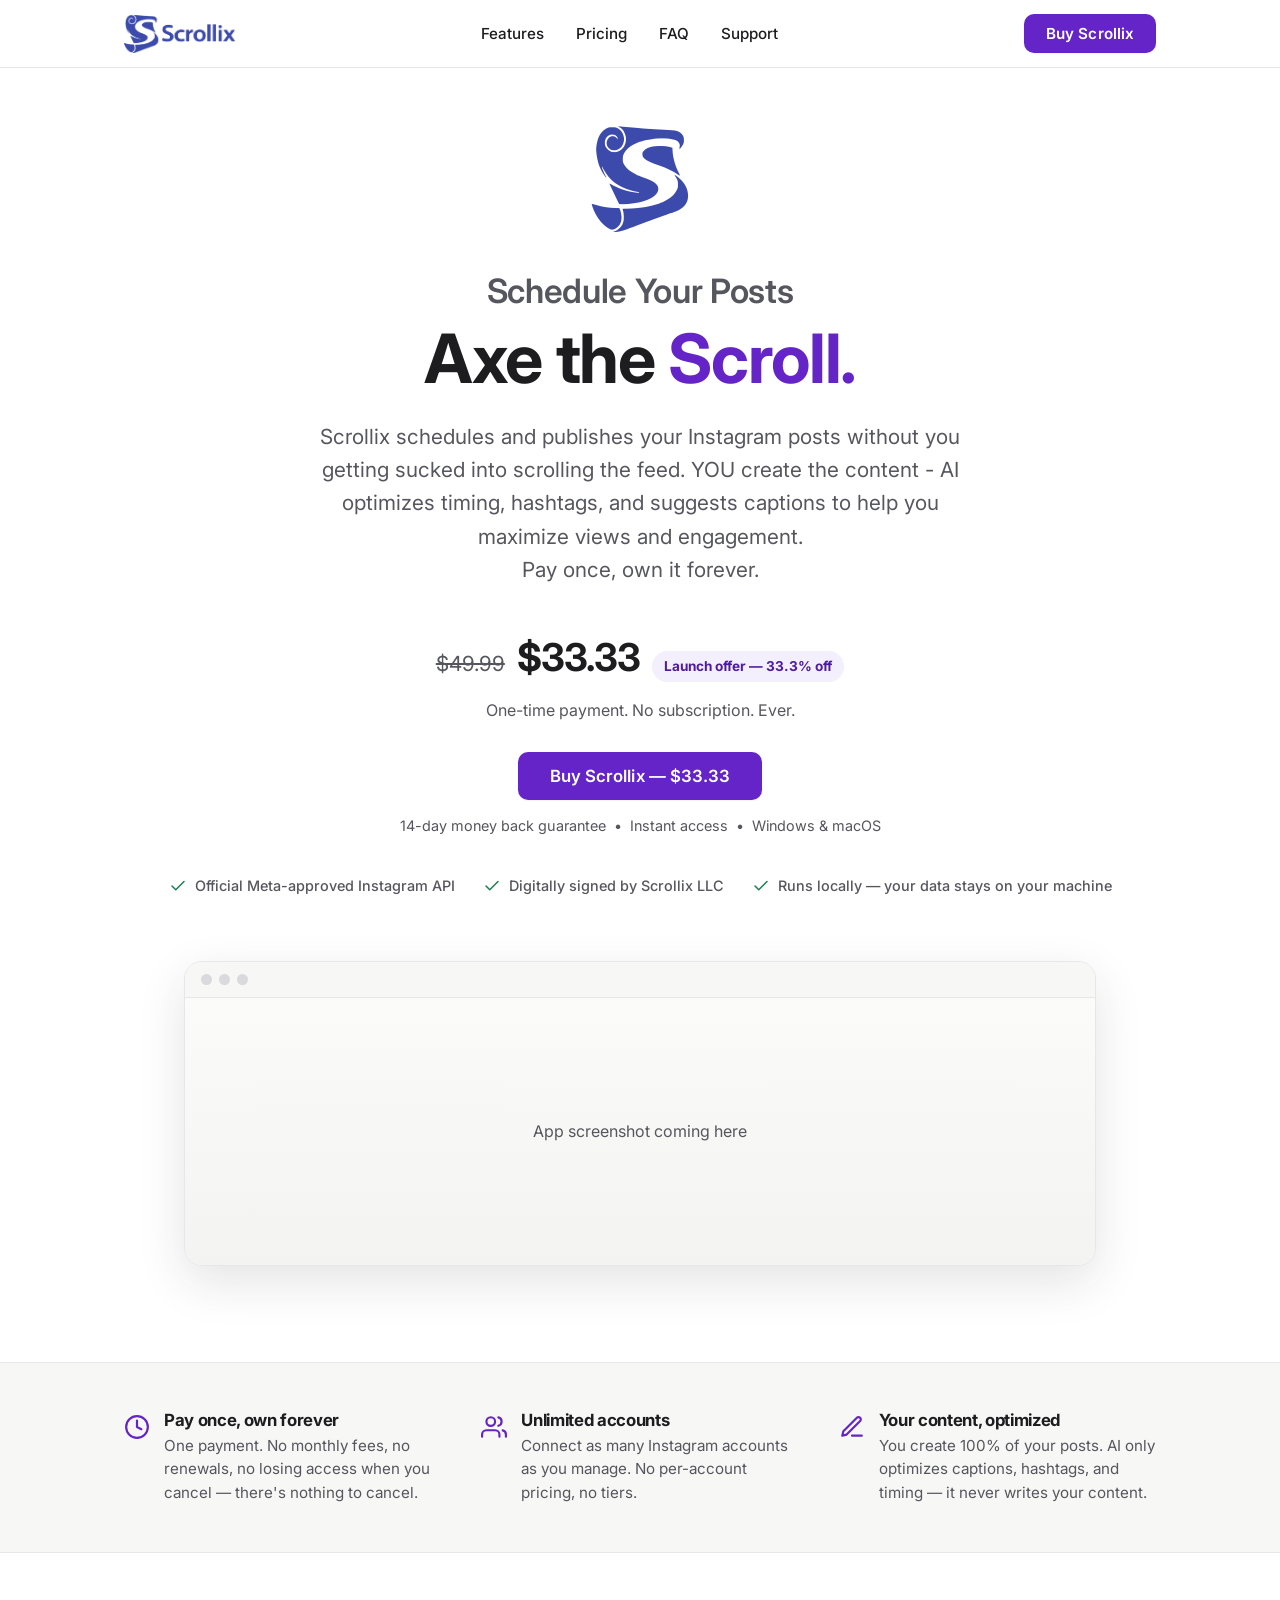
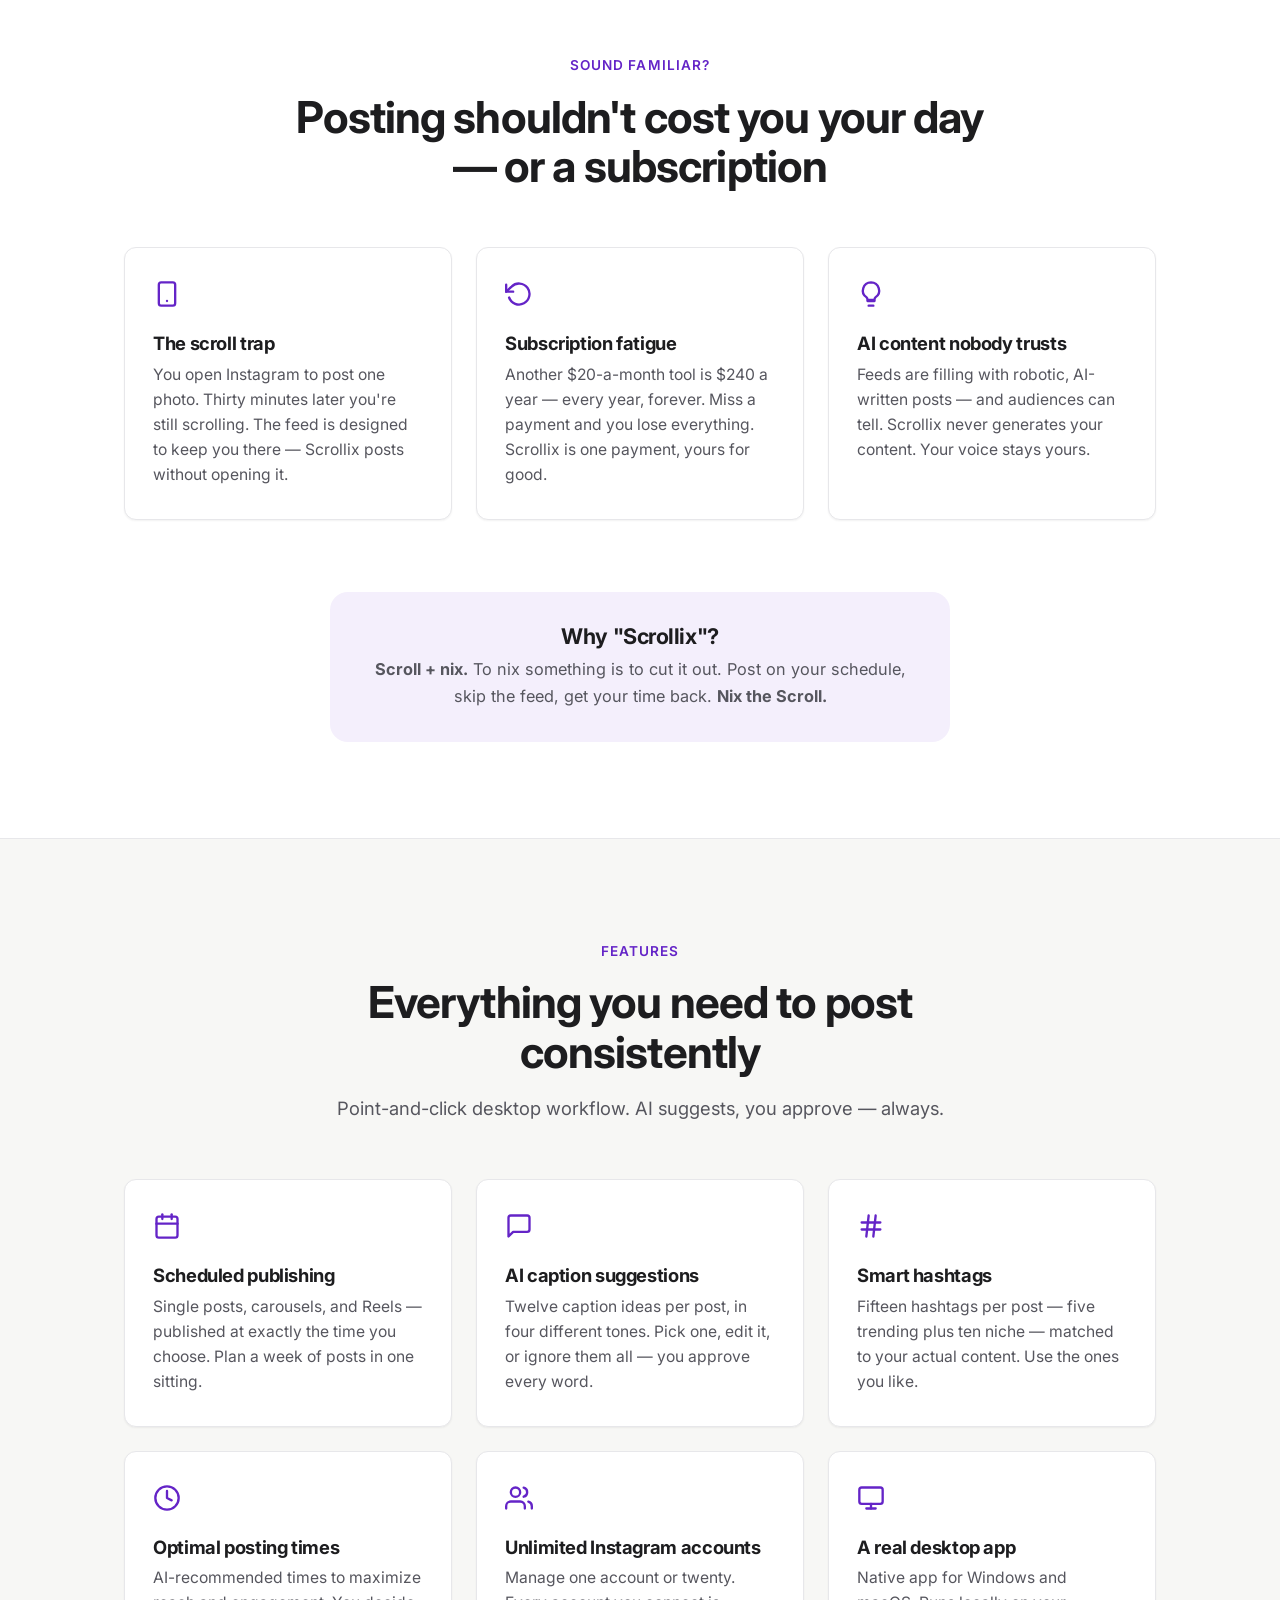
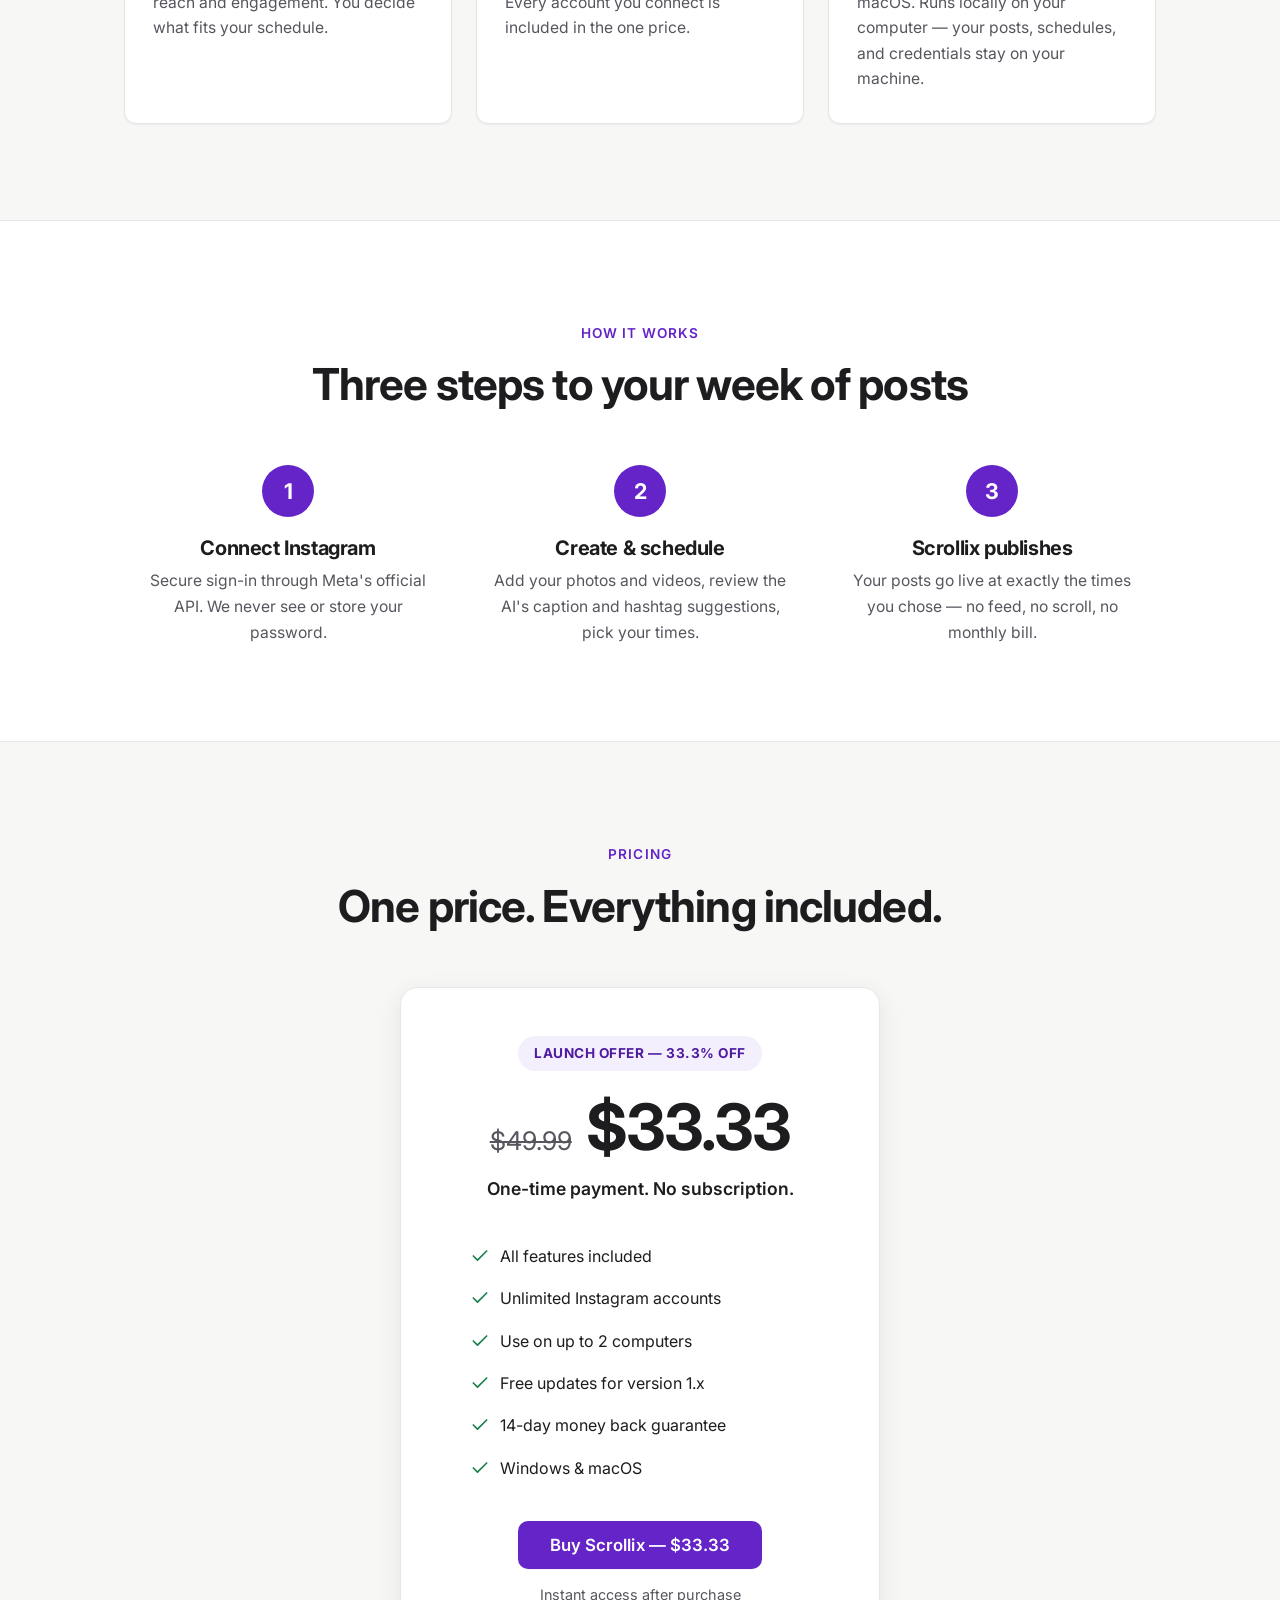
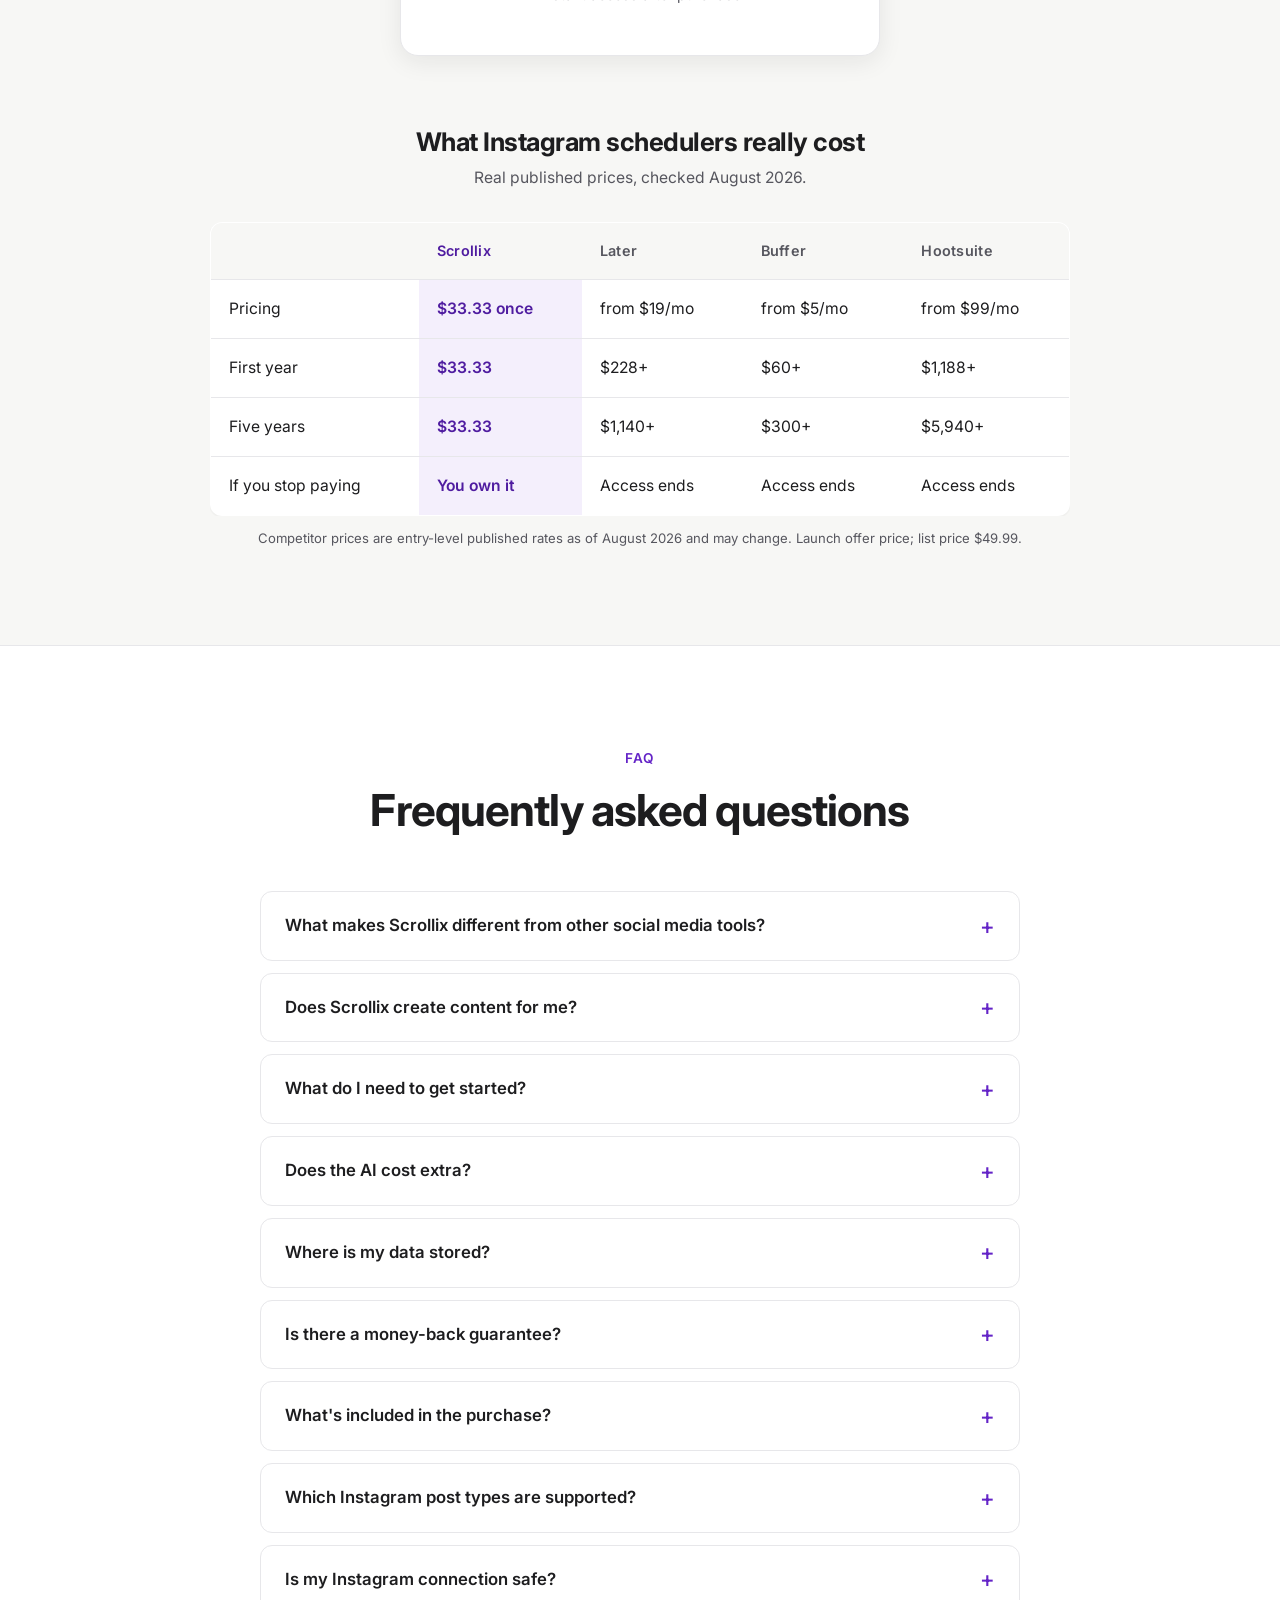
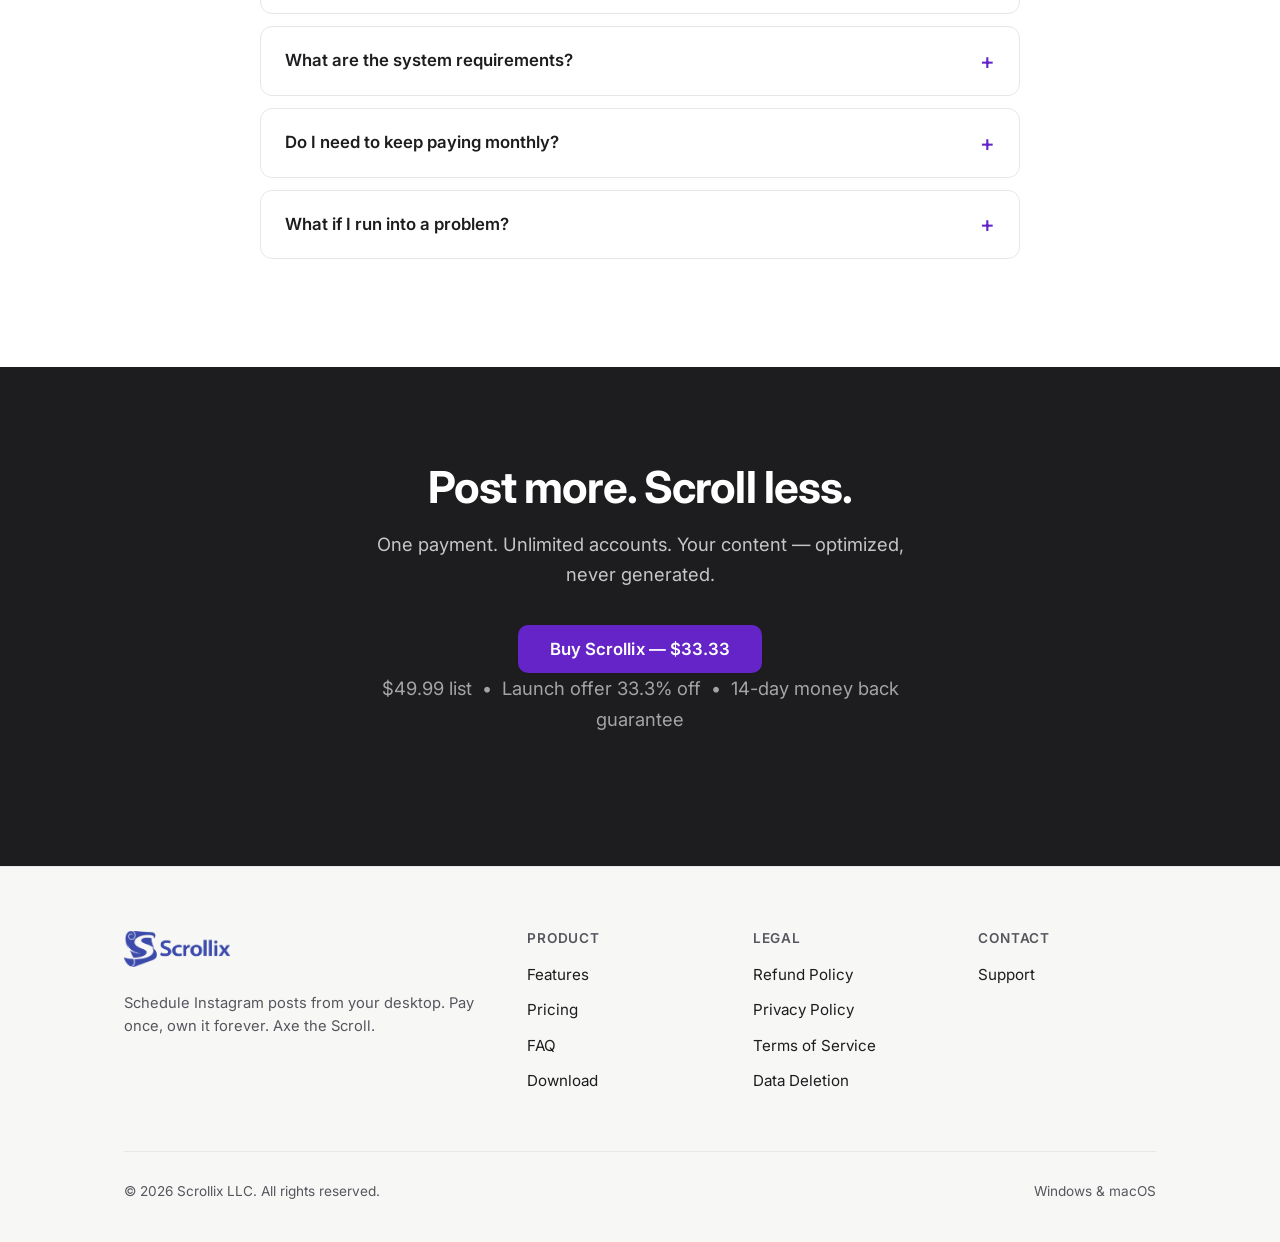
==== commit 3a58009e: "faq: Google costs — bucket bullet names the free tier and its upload figure; new item "Does the AI c" ====
--- a/index.html
+++ b/index.html
@@ -328,9 +328,13 @@
                     <ul>
                         <li>An <strong>Instagram professional account</strong> (free to switch in Instagram's settings)</li>
                         <li>Your own <strong>Google Gemini API key</strong> (free tier available) — this powers the AI suggestions</li>
-                        <li>Your own <strong>Google Cloud Storage bucket</strong> — media is staged there during publishing</li>
+                        <li>Your own <strong>Google Cloud Storage bucket</strong> (free tier available, with more than 4,000 file uploads a month) — media is staged there during publishing</li>
                     </ul>
                     <p>Bringing your own key and bucket is what keeps Scrollix subscription-free and keeps your data under your control — nothing routes through our servers, because we don't have any.</p>
+                </details>
+                <details class="faq-item">
+                    <summary>Does the AI cost extra?</summary>
+                    <p>Not on Google's free tier: Scrollix's AI costs $0 whether you post 10, 20 or even 50 times a day. Google's paid tier is also very cheap: typically under $1 a month at 10 posts a day, under $2 at 20 and under $4 at 50. Prices and limits are as of the current Scrollix release; Google may change them.</p>
                 </details>
                 <details class="faq-item">
                     <summary>Where is my data stored?</summary>
